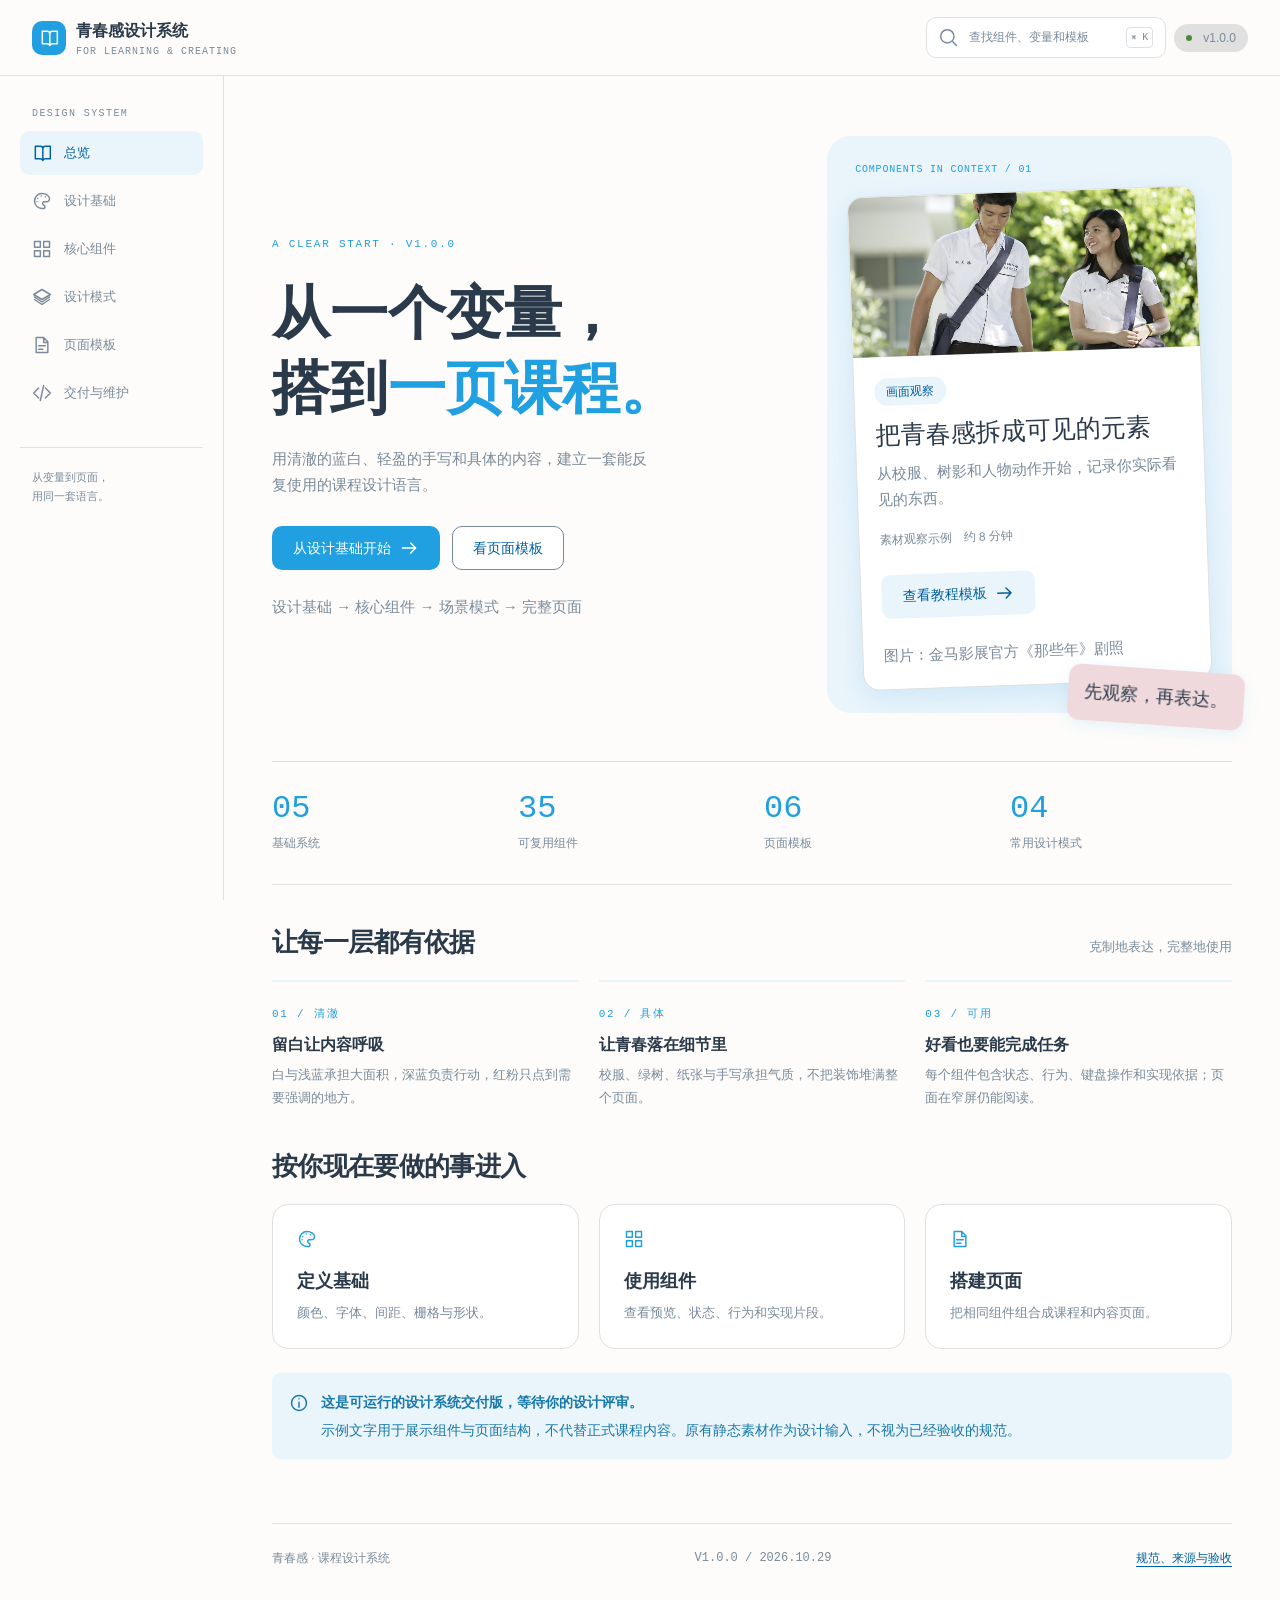
==== index.html @ 32a9f782 "上传课程设计系统及开学第一课页面" ====
<!doctype html>
<html lang="zh-CN">
<head>
  <meta charset="utf-8">
  <meta name="viewport" content="width=device-width,initial-scale=1">
  <meta name="color-scheme" content="light">
  <meta name="description" content="青春感课程设计系统：设计基础、35个组件、设计模式和6套页面模板。">
  <title>青春感 · 课程设计系统</title>
  <link rel="icon" href="assets/favicon.svg" type="image/svg+xml">
  <link rel="stylesheet" href="tokens.css">
  <link rel="stylesheet" href="system.css">
  <script src="qa-summary.js" defer></script>
  <script src="system.js" defer></script>
  <script src="select.js" defer></script>
  <script src="docs.js" defer></script>
</head>
<body>
  <a class="skip" href="#main-content">跳到主要内容</a>
  <header class="doc-header">
    <div class="row tight">
      <button class="btn quiet icon-btn mobile-menu" type="button" aria-label="打开文档导航" data-open-dialog="nav-drawer"><span data-icon="menu"></span></button>
      <a class="brand" href="#overview"><span class="mark" data-icon="book"></span><span>青春感设计系统<small>FOR LEARNING & CREATING</small></span></a>
    </div>
    <div class="row tight">
      <button class="header-search" type="button" data-open-dialog="quick-search" aria-label="搜索文档与组件"><span data-icon="search"></span><span>查找组件、变量和模板</span><kbd>⌘ K</kbd></button>
      <span class="chip neutral header-version"><i class="status-dot"></i>v1.0.0</span>
    </div>
  </header>
  <div class="doc-shell">
    <nav class="doc-nav" id="desktop-nav" aria-label="设计系统文档"></nav>
    <main class="doc-main" id="main-content" tabindex="-1"><noscript>此设计系统需要启用 JavaScript 来展示交互组件与页面模板。基础变量仍可在 tokens.json 与 tokens.css 中阅读。</noscript></main>
  </div>
  <dialog id="nav-drawer" class="drawer" aria-labelledby="nav-drawer-title">
    <div class="dialog-inner"><div class="row between"><h2 id="nav-drawer-title">文档导航</h2><button type="button" class="btn quiet icon-btn" data-close-dialog aria-label="关闭导航"><span data-icon="close"></span></button></div><nav class="drawer-nav" aria-label="移动文档导航"></nav></div>
  </dialog>
  <dialog id="quick-search" class="search-dialog" aria-labelledby="quick-search-title">
    <h2 id="quick-search-title" class="sr-only">搜索文档与组件</h2>
    <label class="sr-only" for="quick-search-input">输入组件或文档名称</label>
    <div class="control"><span data-icon="search"></span><input id="quick-search-input" type="search" placeholder="试试：按钮、日期、页面模板…" autofocus><button class="btn quiet sm" type="button" data-close-dialog>关闭</button></div>
    <p class="caption" role="status" id="quick-count" style="padding:0 24px 12px"></p>
    <ul class="search-results" id="quick-search-results"></ul>
  </dialog>
  <dialog id="confirm-dialog" aria-labelledby="confirm-title" aria-describedby="confirm-description">
    <div class="dialog-inner"><span class="chip warning">操作演示</span><h2 id="confirm-title" class="mt">移除这份演示草稿？</h2><p id="confirm-description" class="muted small">你可以选择取消。此处只演示确认流程，不会删除实际资料。</p><div class="dialog-actions"><button class="btn outline" type="button" data-close-dialog autofocus>保留草稿</button><button id="confirm-demo" class="btn danger" type="button">确认演示</button></div></div>
  </dialog>
  <dialog id="info-dialog" aria-labelledby="info-title">
    <div class="dialog-inner"><h2 id="info-title">先观察，再解释。</h2><p class="small muted">记录画面里能确认的对象、物件和动作，再把情绪概括单独写出来。</p><div class="dialog-actions"><button class="btn primary" type="button" data-close-dialog autofocus>我知道了</button></div></div>
  </dialog>
  <dialog id="directory-drawer" class="drawer" aria-labelledby="directory-title">
    <div class="dialog-inner"><div class="row between"><h2 id="directory-title">课程目录</h2><button class="btn quiet icon-btn" type="button" data-close-dialog aria-label="关闭课程目录"><span data-icon="close"></span></button></div><div id="directory-drawer-body" class="mt"></div></div>
  </dialog>
  <div class="toast-region" aria-label="操作通知"></div>
</body>
</html>
---- tokens.css ----
/* 严格采用用户指定的 17 项颜色角色，不另造色阶。 */
:root {
  --color-primary: #20A0E0;
  --color-primary-deep: #0060A0;
  --color-surface-blue: #EAF4FB;
  --color-mist-pink: #F0D9DC;
  --color-milk-coffee: #C9A98C;
  --color-white: #FFFFFF;
  --color-paper: #FDFCFA;
  --color-april-gray: #E0E0E0;
  --color-muted: #7A8A9A;
  --color-ink: #2A3A4A;
  --color-success: #4A8B3B;
  --color-warning: #7E5E07;
  --color-warning-surface: #F5C542;
  --color-error: #C21F26;
  --color-error-surface: #F0D9DC;
  --color-info: #1879AA;
  --color-accent: #E4555B;
  --semantic-bg: #FDFCFA;
  --semantic-surface: #FFFFFF;
  --semantic-subtle: #EAF4FB;
  --semantic-text: #2A3A4A;
  --semantic-muted: #7A8A9A;
  --semantic-action: #20A0E0;
  --semantic-action-hover: #0060A0;
  --semantic-action-pressed: #0060A0;
  --semantic-link: #0060A0;
  --semantic-brand: #20A0E0;
  --semantic-accent: #E4555B;
  --semantic-danger: #C21F26;
  --semantic-success: #4A8B3B;
  --semantic-warning: #7E5E07;
  --semantic-info: #1879AA;
  --semantic-line: #E0E0E0;
  --semantic-control-border: #7A8A9A;
  --semantic-focus: #0060A0;
  --semantic-disabled-bg: #E0E0E0;
  --semantic-disabled-text: #7A8A9A;
  --font-body: -apple-system, "PingFang SC", "Noto Sans SC", "Microsoft YaHei", sans-serif;
  --font-display: "鸿雷板书简体", "鸿雷小纸条青春体", "LXGW WenKai", "Kaiti SC", sans-serif;
  --font-mono: ui-monospace, "SF Mono", Menlo, Consolas, monospace;
  --font-size-caption: 12px;
  --font-size-small: 14px;
  --font-size-body: 16px;
  --font-size-lead: 18px;
  --font-size-h3: 24px;
  --font-size-h2: 32px;
  --font-size-h1: 44px;
  --font-size-display: 64px;
  --space-0: 0px;
  --space-1: 4px;
  --space-2: 8px;
  --space-3: 12px;
  --space-4: 16px;
  --space-5: 20px;
  --space-6: 24px;
  --space-8: 32px;
  --space-10: 40px;
  --space-12: 48px;
  --space-16: 64px;
  --space-20: 80px;
  --space-24: 96px;
  --radius-none: 0px;
  --radius-xs: 4px;
  --radius-sm: 8px;
  --radius-control: 10px;
  --radius-card: 16px;
  --radius-hero: 24px;
  --radius-full: 999px;
  --shadow-none: none;
  --shadow-xs: 0 1px 3px rgba(42,58,74,.06);
  --shadow-sm: 0 4px 16px rgba(32,160,224,.10);
  --shadow-md: 0 8px 24px rgba(32,160,224,.14);
  --shadow-lg: 0 20px 64px rgba(42,58,74,.18);
  --motion-fast: 160ms;
  --motion-base: 240ms;
  --motion-slow: 320ms;
  --motion-ease: cubic-bezier(.16,1,.3,1);
  --layer-base: 0;
  --layer-sticky: 30;
  --layer-popover: 50;
  --layer-overlay: 80;
  --layer-toast: 100;
  --component-button-height-sm: 32px;
  --component-button-height-md: 44px;
  --component-button-height-lg: 52px;
  --component-input-height: 44px;
  --component-icon-sm: 16px;
  --component-icon-md: 20px;
  --component-icon-lg: 24px;
  --component-icon-stroke: 1.75;
  --component-reading-width: 70ch;
  --component-border-width: 1px;
  --component-focus-width: 3px;
  --component-focus-offset: 3px;
}
---- system.css ----
*{box-sizing:border-box}html{scroll-behavior:smooth;scroll-padding-top:96px}body{margin:0;background:var(--semantic-bg);color:var(--semantic-text);font:400 16px/1.75 var(--font-body);-webkit-text-size-adjust:100%}button,input,select,textarea{font:inherit}button,a,input,select,textarea,summary{touch-action:manipulation}button{cursor:pointer}button:disabled{cursor:not-allowed}a{color:var(--semantic-action);text-underline-offset:4px}a:hover{text-decoration-thickness:2px}img{max-width:100%;display:block}svg{flex-shrink:0;vertical-align:middle}h1,h2,h3,h4,p,figure{margin:0}h1,h2,h3,h4{line-height:1.35;font-weight:600}h1{font-size:var(--font-size-h1);letter-spacing:-.04em}h2{font-size:var(--font-size-h2);letter-spacing:-.025em}h3{font-size:var(--font-size-h3)}p+p{margin-top:var(--space-4)}[hidden]{display:none!important}:focus-visible{outline:var(--component-focus-width) solid var(--semantic-focus);outline-offset:var(--component-focus-offset)}::selection{background:var(--color-surface-blue)}.sr-only{position:absolute;width:1px;height:1px;padding:0;margin:-1px;overflow:hidden;clip:rect(0,0,0,0);white-space:nowrap;border:0}.skip{position:fixed;top:8px;left:8px;z-index:110;transform:translateY(-200%);background:white;padding:12px 20px}.skip:focus{transform:none}.mono,code,kbd{font-family:var(--font-mono)}.muted{color:var(--semantic-muted)}.small{font-size:var(--font-size-small)}.caption{font-size:var(--font-size-caption);color:var(--semantic-muted)}.display{font-family:var(--font-display);font-weight:500}.eyebrow{font:500 11px/1.5 var(--font-mono);letter-spacing:.16em;color:var(--semantic-action);text-transform:uppercase}.row{display:flex;align-items:center;gap:12px;flex-wrap:wrap}.between{justify-content:space-between}.stack{display:grid;gap:16px}.mt{margin-top:24px}.tight{gap:8px}.grow{flex:1;min-width:0}.nowrap{white-space:nowrap}.divider{height:1px;background:var(--semantic-line);margin:24px 0}.grid2{display:grid;grid-template-columns:repeat(2,minmax(0,1fr));gap:24px}.grid3{display:grid;grid-template-columns:repeat(3,minmax(0,1fr));gap:20px}.panel{background:var(--semantic-surface);border:1px solid var(--semantic-line);border-radius:var(--radius-card);padding:24px}.link{background:none;border:0;padding:0;color:var(--semantic-action);text-decoration:underline;text-underline-offset:4px}.icon{width:20px;height:20px;stroke-width:1.75;fill:none;stroke:currentColor;stroke-linecap:round;stroke-linejoin:round}.icon.large{width:32px;height:32px}.number{font-family:var(--font-mono);font-variant-numeric:tabular-nums}.mark{display:inline-grid;place-items:center;width:34px;height:34px;border-radius:var(--radius-control);background:var(--semantic-action);color:white}.brand{display:flex;gap:10px;align-items:center;text-decoration:none;color:var(--semantic-text);font-weight:600;white-space:nowrap}.brand small{display:block;font:10px/1.3 var(--font-mono);letter-spacing:.1em;color:var(--semantic-muted)}
/* Reusable controls: all dimensions and roles come from tokens.css. */
.btn{display:inline-flex;align-items:center;justify-content:center;gap:8px;min-height:var(--component-button-height-md);padding:0 20px;border:1px solid transparent;border-radius:var(--radius-control);font-size:var(--font-size-small);font-weight:500;text-decoration:none;white-space:nowrap;transition:background var(--motion-fast),box-shadow var(--motion-fast),transform var(--motion-fast)}.btn:hover:not(:disabled){box-shadow:var(--shadow-sm)}.btn:active:not(:disabled){transform:translateY(1px)}.btn.primary{background:var(--semantic-action);color:white}.btn.primary:hover:not(:disabled){background:var(--semantic-action-hover)}.btn.primary:active:not(:disabled){background:var(--semantic-action-pressed)}.btn.secondary{background:var(--semantic-subtle);color:var(--semantic-action)}.btn.secondary:hover{background:var(--color-surface-blue)}.btn.outline{background:var(--semantic-surface);border-color:var(--semantic-control-border);color:var(--semantic-action)}.btn.quiet{color:var(--semantic-action);background:transparent}.btn.danger{background:var(--semantic-danger);color:white}.btn:disabled,.btn[aria-disabled=true]{background:var(--semantic-disabled-bg);color:var(--semantic-disabled-text);box-shadow:none;transform:none}.btn.sm{min-height:32px;padding:0 12px;font-size:var(--font-size-caption)}.btn.lg{min-height:52px;padding:0 24px;font-size:var(--font-size-body)}.btn.round{border-radius:var(--radius-full)}.icon-btn{width:44px;height:44px;padding:0;flex:none}.button-group{display:inline-flex;gap:0}.button-group>.btn{border-radius:0}.button-group>.btn:first-child{border-radius:10px 0 0 10px}.button-group>.btn:last-child{border-radius:0 10px 10px 0}.button-group>.btn+.btn{margin-left:-1px}.chip{display:inline-flex;align-items:center;gap:6px;padding:4px 11px;border:1px solid transparent;border-radius:var(--radius-full);font-size:var(--font-size-caption);line-height:1.5;color:var(--semantic-action);background:var(--semantic-subtle);white-space:nowrap}.chip.success{background:var(--color-white);color:var(--semantic-success)}.chip.warm{background:var(--color-mist-pink);color:#2A3A4A}.chip.warning{background:var(--color-warning-surface);color:var(--semantic-warning)}.chip.neutral{background:var(--color-april-gray);color:var(--semantic-muted)}button.chip{min-height:32px;font-size:13px}button.chip[aria-pressed=true]{background:var(--semantic-action);color:white}.chip .close-tag{padding:0;background:none;border:0;color:inherit;line-height:1}.chip .icon{width:14px;height:14px}.field{display:grid;gap:8px;font-size:var(--font-size-small);max-width:100%}.field>label,.field>span:first-child{font-weight:500}.control{display:flex;align-items:center;gap:8px;min-height:44px;padding:0 12px;border:1px solid var(--semantic-control-border);border-radius:var(--radius-control);background:var(--semantic-surface)}.control:focus-within{border-color:var(--semantic-focus);box-shadow:0 0 0 3px rgba(32,160,224,.14)}.control input{padding:0;min-width:0;width:100%;border:0;background:none;outline:none!important;color:var(--semantic-text);font-size:var(--font-size-small);min-height:42px}.control input::placeholder,textarea::placeholder{color:var(--semantic-muted)}.control:has(:disabled){background:var(--color-april-gray);color:var(--semantic-disabled-text)}.control:has([aria-invalid=true]){border-color:var(--semantic-danger)}input[type=date],select,textarea{width:100%;border:1px solid var(--semantic-control-border);border-radius:var(--radius-control);background:var(--semantic-surface);color:var(--semantic-text);padding:10px 12px;min-height:44px;font-size:var(--font-size-small)}select{cursor:pointer}textarea{min-height:116px;resize:vertical;line-height:1.8}textarea[aria-invalid=true]{border-color:var(--semantic-danger)}.hint{font-size:var(--font-size-caption);color:var(--semantic-muted)}.error-text{font-size:var(--font-size-caption);color:var(--semantic-danger)}.check,.radio,.switch{display:inline-flex;align-items:center;gap:10px;font-size:var(--font-size-small);cursor:pointer;min-height:32px}.check input,.radio input{accent-color:var(--semantic-action);width:18px;height:18px;margin:0}.check:has(:disabled),.radio:has(:disabled){color:var(--semantic-disabled-text);cursor:not-allowed}.switch input{position:absolute;opacity:0;width:1px;height:1px}.switch .track{width:40px;height:24px;border-radius:99px;background:var(--semantic-control-border);padding:3px;transition:background var(--motion-fast)}.switch .track:before{content:'';display:block;background:white;width:18px;height:18px;border-radius:50%;box-shadow:var(--shadow-xs);transition:transform var(--motion-fast)}.switch input:checked+.track{background:var(--semantic-action)}.switch input:checked+.track:before{transform:translateX(16px)}.switch input:focus-visible+.track{outline:3px solid var(--semantic-focus);outline-offset:3px}.switch input:disabled+.track{opacity:.5}.alert{padding:16px;border:1px solid var(--color-surface-blue);border-radius:var(--radius-sm);background:var(--semantic-subtle);color:var(--semantic-action);display:flex;align-items:flex-start;gap:12px;font-size:var(--font-size-small)}.alert.success{background:var(--color-white);color:var(--semantic-success);border-color:#4A8B3B}.alert.warning{background:var(--color-warning-surface);color:var(--semantic-warning);border-color:#F5C542}.alert.error{background:var(--color-error-surface);color:var(--semantic-danger);border-color:#C21F26}.alert strong{display:block;margin-bottom:3px}.alert .icon{margin-top:3px}.alert button{margin-left:auto}.spinner{width:18px;height:18px;display:inline-block;border:2px solid currentColor;border-right-color:transparent;border-radius:50%;animation:spin .8s linear infinite;vertical-align:middle}.loading-inline{display:flex;align-items:center;gap:10px;font-size:var(--font-size-small);color:var(--semantic-action)}.skeleton{border-radius:6px;background:linear-gradient(90deg,#E0E0E0,#FDFCFA,#E0E0E0);background-size:200% 100%;animation:shimmer 1.5s infinite;height:16px}.skeleton-cover{height:94px;border-radius:10px}.skeleton-row{margin:12px 0;width:90%}.skeleton-row.short{width:58%}.progress{height:6px;background:var(--color-surface-blue);border-radius:99px;overflow:hidden}.progress>span{display:block;height:100%;background:var(--semantic-action);border-radius:99px;transition:width var(--motion-base)}.empty{text-align:center;padding:32px 16px}.empty .empty-icon{width:56px;height:56px;display:grid;place-items:center;margin:0 auto 16px;border-radius:50%;background:var(--semantic-subtle);color:var(--semantic-action)}.empty h4{font-size:var(--font-size-body);margin-bottom:8px}.empty p{font-size:var(--font-size-small);color:var(--semantic-muted);margin-bottom:16px}.tooltip-wrap{position:relative;display:inline-flex}.tooltip{position:absolute;z-index:50;left:50%;bottom:calc(100% + 8px);transform:translateX(-50%);width:max-content;max-width:220px;padding:8px 12px;border-radius:var(--radius-sm);background:var(--color-ink);color:white;font-size:var(--font-size-caption);pointer-events:none;opacity:0;visibility:hidden}.tooltip-wrap:hover .tooltip,.tooltip-wrap:focus-within .tooltip{opacity:1;visibility:visible}.tooltip-wrap[data-suppressed] .tooltip{opacity:0;visibility:hidden}.breadcrumb{display:flex;align-items:center;gap:8px;flex-wrap:wrap;font-size:var(--font-size-caption);color:var(--semantic-muted)}.breadcrumb a{color:var(--semantic-muted);text-decoration:none}.breadcrumb span[aria-current]{color:var(--semantic-text);font-weight:500}.breadcrumb .icon{width:12px;height:12px}.tabs{display:flex;gap:8px;border-bottom:1px solid var(--semantic-line);overflow-x:auto;scrollbar-width:thin}.tab{background:none;border:0;color:var(--semantic-muted);min-height:44px;padding:0 14px;border-bottom:2px solid transparent;white-space:nowrap;font-size:var(--font-size-small)}.tab[aria-selected=true]{color:var(--semantic-action);border-bottom-color:var(--semantic-action);font-weight:600}.tab-panel{padding:20px 0}.pagination{display:flex;align-items:center;gap:8px;flex-wrap:wrap}.pagination button{min-width:36px;height:36px;border:1px solid var(--semantic-line);background:var(--semantic-surface);border-radius:var(--radius-sm);color:var(--semantic-text);font-size:13px}.pagination button[aria-current=page]{background:var(--semantic-action);color:white;border-color:var(--semantic-action)}.pagination button:disabled{color:var(--semantic-disabled-text);background:var(--color-april-gray)}.steps{display:flex;gap:12px;list-style:none;padding:0;margin:0}.steps li{display:flex;gap:8px;align-items:center;flex:1;font-size:13px}.steps li+li:before{content:'';width:20px;height:1px;background:var(--semantic-line);margin-right:4px}.step-dot{height:28px;width:28px;display:grid;place-items:center;border-radius:50%;background:var(--color-april-gray);color:var(--semantic-muted);font:12px var(--font-mono)}.steps [aria-current=step] .step-dot{background:var(--semantic-action);color:white}.steps .complete .step-dot{background:var(--color-white);color:var(--semantic-success)}.table-wrap{overflow:auto;border:1px solid var(--semantic-line);border-radius:12px}.table{border-collapse:collapse;width:100%;font-size:13px;white-space:nowrap}.table th,.table td{text-align:left;padding:13px 16px;border-bottom:1px solid var(--semantic-line);vertical-align:top}.table th{font-size:var(--font-size-caption);background:var(--color-april-gray);color:var(--semantic-muted);font-weight:500}.table tr:last-child td{border-bottom:0}.table tbody tr:hover{background:var(--color-surface-blue)}.table th button{background:none;border:0;color:inherit;padding:0;display:flex;align-items:center;gap:6px}.card{background:var(--semantic-surface);border:1px solid var(--semantic-line);border-radius:var(--radius-card);overflow:hidden;transition:box-shadow var(--motion-base),transform var(--motion-base)}.card:hover{box-shadow:var(--shadow-sm)}.card-media{aspect-ratio:16/9;object-fit:cover;width:100%}.card-content{padding:20px}.card h3{font:500 24px/1.4 var(--font-display);margin:12px 0 8px}.card p{font-size:var(--font-size-small);color:var(--semantic-muted)}.card .meta{display:flex;gap:12px;margin-top:16px;font-size:var(--font-size-caption);color:var(--semantic-muted)}.list{list-style:none;margin:0;padding:0}.list>li{padding:16px 0;border-bottom:1px solid var(--semantic-line);display:flex;align-items:center;gap:16px;font-size:var(--font-size-small)}.list>li:last-child{border-bottom:0}.list h4{font-size:15px}.list p{font-size:var(--font-size-caption);color:var(--semantic-muted);margin-top:5px}.list .number{color:var(--semantic-action);font-size:var(--font-size-body)}.avatar{display:inline-grid;place-items:center;flex:none;width:40px;height:40px;background:var(--color-surface-blue);color:var(--semantic-action);font-weight:500;border-radius:50%;font-size:var(--font-size-small)}.avatar.sm{width:28px;height:28px;font-size:11px}.avatar.lg{width:56px;height:56px;font-size:20px}.avatar-group{display:flex;padding-left:8px}.avatar-group .avatar{margin-left:-8px;border:2px solid var(--semantic-surface)}.accordion{border:1px solid var(--semantic-line);border-radius:var(--radius-control);padding:0 16px}.accordion+.accordion{margin-top:8px}.accordion summary{cursor:pointer;padding:14px 0;font-size:var(--font-size-small);font-weight:500}.accordion>div{padding:0 0 16px;font-size:var(--font-size-small);color:var(--semantic-muted)}.directory{border:1px solid var(--semantic-line);border-radius:12px;padding:12px;background:var(--semantic-surface)}.directory details{padding:8px}.directory summary{font-size:var(--font-size-small);cursor:pointer;font-weight:500}.directory a{display:block;text-decoration:none;font-size:13px;padding:8px 12px;border-radius:var(--radius-sm);margin-top:4px;color:var(--semantic-muted)}.directory a[aria-current=page]{background:var(--semantic-subtle);color:var(--semantic-action)}.anchor-nav{border-left:1px solid var(--semantic-line);padding-left:16px;display:grid;gap:10px}.anchor-nav a{font-size:var(--font-size-caption);color:var(--semantic-muted);text-decoration:none}.anchor-nav a.active{color:var(--semantic-action);font-weight:600}.site-header{height:68px;display:flex;align-items:center;justify-content:space-between;gap:20px;border-bottom:1px solid var(--semantic-line);padding:0 24px;background:var(--semantic-surface)}.site-links{display:flex;gap:20px;font-size:13px}.site-links a{text-decoration:none;color:var(--semantic-muted)}.site-links a[aria-current=page]{color:var(--semantic-action);font-weight:500}.site-footer{display:flex;gap:24px;flex-wrap:wrap;align-items:center;justify-content:space-between;padding:24px 0;border-top:1px solid var(--semantic-line);font-size:var(--font-size-caption);color:var(--semantic-muted)}.site-footer a{font-size:var(--font-size-caption)}.dropzone{border:1px dashed var(--semantic-control-border);border-radius:12px;background:var(--color-surface-blue);padding:24px;text-align:center;font-size:var(--font-size-small);cursor:pointer;display:block}.dropzone.drag{border-color:var(--semantic-action);box-shadow:0 0 0 3px var(--color-surface-blue)}.dropzone .icon{width:28px;height:28px;color:var(--semantic-action);margin-bottom:8px}.dropzone input{display:block;max-width:100%;font-size:var(--font-size-caption);margin:12px auto 0}.file-result{display:flex;gap:12px;align-items:center;padding:12px;border:1px solid var(--semantic-line);border-radius:var(--radius-control);margin-top:12px;font-size:13px}.file-result .grow{overflow-wrap:anywhere}.file-result .btn{margin-left:auto}.calendar{max-width:320px;border:1px solid var(--semantic-line);border-radius:12px;padding:12px;background:white}.calendar .week,.calendar .days{display:grid;grid-template-columns:repeat(7,minmax(0,1fr));gap:2px;text-align:center}.calendar .week{font-size:11px;color:var(--semantic-muted);padding:12px 0 6px}.calendar .days button{background:none;border:0;border-radius:var(--radius-sm);min-width:0;height:34px;font:12px var(--font-mono);color:var(--semantic-text)}.calendar .days button:hover{background:var(--semantic-subtle)}.calendar .days button[aria-pressed=true]{background:var(--semantic-action);color:white}.calendar .days button.today{box-shadow:inset 0 0 0 1px var(--semantic-action)}.calendar .days button:disabled{color:var(--semantic-disabled-text)}.rich{max-width:var(--component-reading-width);font-size:var(--font-size-body);line-height:1.9}.rich>p{margin:16px 0}.rich h2{font-size:28px;margin:40px 0 16px}.rich h3{font-size:22px;margin:28px 0 12px}.rich ul,.rich ol{padding-left:24px}.rich blockquote{margin:24px 0;border-left:3px solid var(--semantic-brand);background:var(--semantic-subtle);padding:16px 20px;font-family:var(--font-display);font-size:20px}.rich img{border-radius:12px}.code-block{border-radius:12px;overflow:hidden;border:1px solid var(--semantic-line);background:var(--color-ink);color:#EAF4FB}.code-bar{display:flex;align-items:center;justify-content:space-between;padding:8px 14px;border-bottom:1px solid #2A3A4A;font:11px var(--font-mono);color:#E0E0E0}.code-bar button{color:#FFFFFF;background:none;border:0;font-size:var(--font-size-caption);min-height:28px}.code-block pre{margin:0;padding:16px;overflow:auto;font:12px/1.8 var(--font-mono);tab-size:2}.toast-region{position:fixed;right:24px;bottom:24px;z-index:var(--layer-toast);display:grid;gap:10px;max-width:calc(100vw - 32px);width:360px}.toast{background:var(--semantic-surface);border:1px solid var(--semantic-line);border-left:3px solid var(--semantic-success);padding:14px 16px;border-radius:var(--radius-control);box-shadow:var(--shadow-md);display:flex;align-items:flex-start;gap:10px;font-size:var(--font-size-small);animation:toast-in var(--motion-base) var(--motion-ease)}.toast.error{border-left-color:var(--semantic-danger)}dialog{border:1px solid var(--semantic-line);border-radius:20px;padding:0;background:var(--semantic-surface);color:var(--semantic-text);width:min(520px,calc(100vw - 32px));max-height:85dvh;box-shadow:var(--shadow-lg)}dialog::backdrop{background:rgba(42,58,74,.38);backdrop-filter:blur(3px)}.dialog-inner{padding:28px}.dialog-inner h2{font-size:var(--font-size-h3);margin-bottom:12px}.dialog-actions{display:flex;justify-content:flex-end;gap:12px;margin-top:24px}.drawer{height:100dvh;max-height:none;margin:0;width:min(320px,90vw);border-radius:0 16px 16px 0;border:0;box-shadow:var(--shadow-lg)}.search-dialog{width:min(640px,calc(100vw - 32px))}.search-dialog .control{margin:20px}.search-results{list-style:none;padding:0 12px 12px;margin:0;max-height:50vh;overflow:auto}.search-results a{display:flex;justify-content:space-between;gap:20px;padding:12px;border-radius:var(--radius-sm);text-decoration:none;font-size:var(--font-size-small)}.search-results a:hover{background:var(--semantic-subtle)}
/* Documentation application. */
.doc-header{height:76px;position:sticky;top:0;z-index:var(--layer-sticky);display:flex;align-items:center;justify-content:space-between;gap:24px;padding:0 32px;border-bottom:1px solid var(--semantic-line);background:rgba(253,252,250,.95);backdrop-filter:blur(16px)}.header-search{display:flex;align-items:center;gap:10px;border:1px solid var(--semantic-line);background:white;border-radius:var(--radius-control);padding:9px 12px;width:240px;color:var(--semantic-muted);font-size:var(--font-size-caption)}.header-search kbd{margin-left:auto;font-size:10px;border:1px solid var(--semantic-line);border-radius:var(--radius-xs);padding:1px 4px}.doc-shell{display:grid;grid-template-columns:224px minmax(0,1fr);max-width:1600px;margin:auto}.doc-nav{position:sticky;top:76px;height:calc(100dvh - 76px);overflow:auto;border-right:1px solid var(--semantic-line);padding:32px 20px}.nav-group{font:10px var(--font-mono);color:var(--semantic-muted);letter-spacing:.14em;margin:28px 12px 12px}.nav-group:first-child{margin-top:0}.doc-nav a,.drawer-nav a{display:flex;align-items:center;gap:12px;min-height:44px;padding:8px 12px;border-radius:var(--radius-control);font-size:13px;color:var(--semantic-muted);text-decoration:none;margin:4px 0}.doc-nav a[aria-current=page],.drawer-nav a[aria-current=page]{background:var(--semantic-subtle);color:var(--semantic-action);font-weight:500}.doc-nav .nav-note{font-size:11px;line-height:1.7;border-top:1px solid var(--semantic-line);padding:20px 12px;margin-top:32px;color:var(--semantic-muted)}.doc-main{padding:40px 48px 64px;min-width:0;max-width:1280px;width:100%}.mobile-menu{display:none}.page-head{margin-bottom:32px}.page-head h1{margin:8px 0 14px}.page-head p{max-width:64ch;color:var(--semantic-muted);font-size:15px}.page-head .row{margin-top:20px}.section-head{display:flex;gap:16px;align-items:baseline;justify-content:space-between;margin:40px 0 20px}.section-head h2{font-size:26px}.section-head p{font-size:13px;color:var(--semantic-muted)}.hero{display:grid;grid-template-columns:1.12fr .88fr;border-bottom:1px solid var(--semantic-line);padding:20px 0 48px;gap:40px;align-items:center}.hero h1{font-family:var(--font-display);font-size:clamp(36px,4.5vw,60px);line-height:1.3;letter-spacing:0;margin:20px 0}.hero h1 em{font-style:normal;color:var(--semantic-action)}.hero p{font-size:15px;color:var(--semantic-muted);max-width:45ch}.hero .row{margin-top:28px}.hero-preview{background:var(--color-surface-blue);padding:28px;border-radius:var(--radius-hero);position:relative}.hero-preview .card{box-shadow:var(--shadow-md);transform:rotate(-2deg)}.hero-preview .card img{height:160px}.hero-preview .card h3{font-size:25px}.hero-preview .sample-label{display:block;font:10px var(--font-mono);color:var(--semantic-action);letter-spacing:.08em;margin-bottom:16px}.hero-stamp{position:absolute;bottom:-12px;right:-12px;padding:12px 16px;border-radius:12px;background:#F0D9DC;color:#2A3A4A;font-family:var(--font-display);font-size:var(--font-size-lead);transform:rotate(4deg);box-shadow:var(--shadow-sm)}.stats{display:grid;grid-template-columns:repeat(4,1fr);padding:28px 0;border-bottom:1px solid var(--semantic-line);gap:24px}.stats b{display:block;font:32px/1.2 var(--font-mono);color:var(--semantic-action)}.stats span{font-size:var(--font-size-caption);color:var(--semantic-muted)}.principle{padding-top:16px;border-top:2px solid var(--color-surface-blue)}.principle h3{font-size:var(--font-size-body);margin:8px 0}.principle p{font-size:13px;color:var(--semantic-muted)}.entry-card{display:block;padding:24px;border:1px solid var(--semantic-line);border-radius:var(--radius-card);background:white;text-decoration:none;color:var(--semantic-text)}.entry-card .icon{color:var(--semantic-action);margin-bottom:20px}.entry-card h3{font-size:var(--font-size-lead);margin-bottom:8px}.entry-card p{font-size:13px;color:var(--semantic-muted)}.entry-card:hover{border-color:var(--semantic-action);box-shadow:var(--shadow-sm)}.swatch-grid{display:grid;grid-template-columns:repeat(5,1fr);gap:12px}.swatch{overflow:hidden;border:1px solid var(--semantic-line);border-radius:var(--radius-control);background:white}.swatch button{width:100%;height:66px;border:0;display:block}.swatch .swatch-meta{padding:10px;font:11px/1.7 var(--font-mono)}.swatch .swatch-meta strong{display:block;font:12px/1.5 var(--font-body);margin-bottom:3px}.token-table td:first-child{font-family:var(--font-mono);font-size:var(--font-size-caption)}.token-table td{white-space:normal;overflow-wrap:anywhere}.type-row{padding:24px 0;border-bottom:1px solid var(--semantic-line);display:flex;align-items:baseline;justify-content:space-between;gap:20px}.type-row span:last-child{font:11px var(--font-mono);color:var(--semantic-muted);flex:none}.space-row{display:flex;align-items:center;gap:16px;margin:12px 0;font:12px var(--font-mono)}.space-row code{width:66px}.space-bar{height:16px;background:var(--color-surface-blue);border-radius:3px}.ruler-grid{display:grid;grid-template-columns:repeat(12,1fr);gap:8px;height:92px;background:var(--color-surface-blue);padding:16px;border-radius:10px}.ruler-grid i{display:block;background:var(--color-surface-blue);border-radius:3px}.shape-sample{height:76px;display:grid;place-items:center;background:var(--semantic-surface);border:1px solid var(--semantic-line);font:11px var(--font-mono)}.icon-samples{display:grid;grid-template-columns:repeat(6,1fr);gap:12px}.icon-samples>div{text-align:center;border:1px solid var(--semantic-line);border-radius:var(--radius-control);padding:14px 4px;font-size:10px}.icon-samples .icon{display:block;margin:0 auto 8px}.component-tools{display:flex;align-items:center;gap:16px;flex-wrap:wrap;margin-bottom:24px;position:sticky;top:76px;z-index:20;padding:16px 0;background:var(--semantic-bg)}.component-tools .control{width:280px}.component-tools .filters{display:flex;gap:6px;flex-wrap:wrap}.component{scroll-margin-top:160px;border:1px solid var(--semantic-line);border-radius:var(--radius-card);background:var(--semantic-surface);margin-bottom:24px;overflow:hidden}.component-head{padding:20px 24px;border-bottom:1px solid var(--semantic-line);display:flex;align-items:center;justify-content:space-between;gap:16px;flex-wrap:wrap}.component-head h2{font-size:20px}.component-head h2 small{font:11px var(--font-mono);color:var(--semantic-muted);margin-left:10px}.component-body{display:grid;grid-template-columns:minmax(0,1.3fr) minmax(220px,.8fr)}.component-stage{padding:28px;min-width:0;background-image:radial-gradient(#E0E0E0 .8px,transparent .8px);background-size:16px 16px}.component-stage .sample-card{max-width:320px}.component-spec{padding:24px;border-left:1px solid var(--semantic-line);background:var(--color-paper);font-size:var(--font-size-caption);min-width:0}.component-spec dt{color:var(--semantic-muted);font-size:11px;margin-bottom:3px}.component-spec dd{margin:0 0 14px;line-height:1.7;overflow-wrap:anywhere}.component-spec code{font-size:10px}.component-code{border-top:1px solid var(--semantic-line);padding:0 24px}.component-code summary{padding:12px 0;cursor:pointer;font-size:var(--font-size-caption);color:var(--semantic-action)}.component-code pre{background:var(--color-ink);color:#EAF4FB;padding:16px;border-radius:var(--radius-control);overflow:auto;font:11px/1.8 var(--font-mono);margin:0 0 16px}.component-status{display:flex;flex-wrap:wrap;gap:10px;padding:10px 24px;border-top:1px solid var(--semantic-line);font-size:10px;color:var(--semantic-muted)}.component-status strong{color:var(--semantic-success);font-weight:500}.component-status .pending{color:var(--semantic-warning)}.pattern{padding:28px;background:white;border:1px solid var(--semantic-line);border-radius:var(--radius-card);margin-bottom:24px}.pattern h2{font-size:var(--font-size-h3);margin:12px 0}.pattern p{font-size:var(--font-size-small);color:var(--semantic-muted)}.pattern-list{display:grid;grid-template-columns:repeat(3,1fr);gap:20px;margin:24px 0}.pattern-list div{border-top:2px solid var(--color-surface-blue);padding-top:12px;font-size:13px}.pattern-list b{display:block;margin-bottom:8px}.template-grid{display:grid;grid-template-columns:repeat(2,minmax(0,1fr));gap:20px}.template-card{padding:24px;border:1px solid var(--semantic-line);border-radius:var(--radius-card);background:white}.template-card h2{font-size:20px;margin:16px 0 10px}.template-card p{font-size:13px;color:var(--semantic-muted)}.formula{font:12px/1.9 var(--font-body);background:var(--color-surface-blue);border-left:2px solid var(--semantic-brand);padding:12px 14px;margin:16px 0}.wireframe{height:134px;border:1px solid var(--semantic-line);background:var(--color-paper);border-radius:var(--radius-sm);padding:10px;display:grid;gap:6px}.wireframe>i{display:block;border-radius:3px;background:var(--color-surface-blue)}.wire-row{display:flex;gap:6px;flex:1}.wire-row i{display:block;background:var(--color-surface-blue);border-radius:3px}.wire-row i.main{background:var(--color-april-gray)}.preview-toolbar{display:flex;align-items:center;justify-content:space-between;gap:12px;flex-wrap:wrap;padding:12px;border:1px solid var(--semantic-line);background:white;border-radius:12px 12px 0 0;margin-top:32px}.preview-scroll{overflow:auto;background:var(--color-april-gray);padding:16px;border:1px solid var(--semantic-line);border-top:0;border-radius:0 0 12px 12px}.preview-frame{display:block;width:100%;height:760px;border:0;margin:0 auto;background:white;transition:width var(--motion-base);max-width:none}.coverage td,.coverage th{font-size:var(--font-size-caption)}.callout-note{font-size:var(--font-size-caption);color:var(--semantic-muted);padding:12px 0}.doc-bottom{margin-top:64px}.status-dot{width:6px;height:6px;border-radius:50%;background:var(--semantic-success);display:inline-block;margin-right:5px}
/* Complete reusable page templates. */
.template-body{background:var(--semantic-bg)}.template-top{position:sticky;top:0;z-index:30;background:var(--semantic-surface)}.template-content{max-width:1280px;margin:auto;padding:40px 32px 0}.template-hero{display:grid;grid-template-columns:1fr 1fr;gap:48px;align-items:center;margin:12px 0 48px}.template-hero h1{font-family:var(--font-display);font-size:52px;margin:16px 0;line-height:1.4;letter-spacing:0}.template-hero p{font-size:15px;color:var(--semantic-muted)}.template-hero img{width:100%;aspect-ratio:4/3;object-fit:cover;border-radius:20px}.template-hero .row{margin-top:24px}.stage-grid{display:grid;grid-template-columns:repeat(3,1fr);gap:20px}.stage-card{background:white;border:1px solid var(--semantic-line);border-radius:var(--radius-card);padding:24px;display:block;color:inherit;text-decoration:none}.stage-card .number{font-size:var(--font-size-h2);color:var(--semantic-action)}.stage-card h3{font-family:var(--font-display);margin:16px 0 8px;font-size:var(--font-size-h3)}.stage-card p{font-size:var(--font-size-small);color:var(--semantic-muted)}.quote-card{background:var(--color-surface-blue);border-radius:var(--radius-card);padding:32px;font:24px/1.8 var(--font-display);margin:40px 0}.quote-card small{display:block;font:12px/1.7 var(--font-body);color:var(--semantic-muted);margin-top:14px}.lesson-layout{display:grid;grid-template-columns:220px minmax(0,1fr) 176px;gap:40px;max-width:1440px;margin:0 auto;padding:32px}.lesson-side,.lesson-toc{position:sticky;top:100px;height:calc(100dvh - 132px);overflow:auto;font-size:13px}.lesson-side .directory{border:0;padding:0;background:transparent}.lesson-main{min-width:0}.lesson-main h1{font-family:var(--font-display);font-size:40px;margin:16px 0}.lesson-meta{font-size:var(--font-size-caption);display:flex;gap:16px;color:var(--semantic-muted);margin-bottom:24px;flex-wrap:wrap}.lesson-tools{display:flex;gap:8px;margin:16px 0;flex-wrap:wrap}.lesson-pager{display:grid;grid-template-columns:1fr 1fr;gap:16px;margin:40px 0}.lesson-pager a{display:block;padding:20px;border:1px solid var(--semantic-line);border-radius:12px;text-decoration:none;font-size:var(--font-size-small)}.lesson-pager a:last-child{text-align:right}.lesson-pager small{display:block;color:var(--semantic-muted);font-size:11px;margin-bottom:6px}.reading-track{height:3px;background:var(--color-surface-blue);position:absolute;bottom:0;width:100%}.reading-track span{height:100%;display:block;background:var(--semantic-brand);width:0}.lesson-mobile-bar{display:none}.blog-layout{display:grid;grid-template-columns:200px minmax(0,1fr);gap:48px;max-width:1160px;margin:0 auto;padding:40px 32px}.blog-filter{position:sticky;top:100px;align-self:start}.blog-filter h2{font-size:var(--font-size-small);margin:28px 0 12px}.blog-filter .filters{display:grid;gap:6px;justify-items:start}.article-row{padding:28px 0;border-bottom:1px solid var(--semantic-line);display:grid;grid-template-columns:minmax(0,1fr) 180px;gap:28px}.article-row h2{font:28px/1.5 var(--font-display);margin:10px 0}.article-row h2 a{text-decoration:none;color:var(--semantic-text)}.article-row p{font-size:var(--font-size-small);color:var(--semantic-muted)}.article-row img{width:180px;aspect-ratio:4/3;object-fit:cover;border-radius:12px}.article-row .meta{font-size:var(--font-size-caption);color:var(--semantic-muted);margin:12px 0}.knowledge-map{display:grid;grid-template-columns:repeat(2,minmax(0,1fr));gap:16px}.knowledge-map .stage-card{padding:20px}.knowledge-map h3{font-family:var(--font-body);font-size:var(--font-size-lead)}.knowledge-map .chip{margin-bottom:10px}.knowledge-map ul{font-size:13px;color:var(--semantic-muted);padding-left:18px}.portal-main{max-width:1000px;margin:auto;padding:64px 32px 0}.portal-hero{display:grid;grid-template-columns:1fr .8fr;gap:40px;align-items:center;padding-bottom:48px;border-bottom:1px solid var(--semantic-line)}.portal-hero h1{font:52px/1.4 var(--font-display);margin:20px 0}.portal-hero img{border-radius:var(--radius-card);aspect-ratio:1;object-fit:cover}.portal-topics{display:flex;flex-wrap:wrap;gap:8px;margin:28px 0}.template-control{font-size:var(--font-size-caption);background:var(--semantic-subtle);padding:8px 24px;color:var(--semantic-action);display:flex;align-items:center;justify-content:space-between;gap:12px}.template-control select{width:auto;min-height:32px;padding:4px 8px;font-size:var(--font-size-caption)}.template-control a{font-size:var(--font-size-caption)}
@keyframes spin{to{transform:rotate(360deg)}}@keyframes shimmer{to{background-position:-200% 0}}@keyframes toast-in{from{opacity:0;transform:translateY(8px)}to{opacity:1;transform:none}}
@media(min-width:1600px){.doc-main{padding-left:64px;padding-right:64px}}@media(max-width:1279px){.lesson-layout{grid-template-columns:204px minmax(0,1fr);gap:32px}.lesson-toc{display:none}.hero{gap:24px}.hero-preview{padding:20px}.component-body{grid-template-columns:1fr}.component-spec{border-left:0;border-top:1px solid var(--semantic-line);display:grid;grid-template-columns:1fr 1fr;gap:0 24px}.doc-main{padding:32px}.icon-samples{grid-template-columns:repeat(4,1fr)}}
@media(max-width:1023px){.doc-header{padding:0 24px;height:68px}.doc-shell{display:block}.doc-nav{display:none}.mobile-menu{display:inline-flex}.doc-main{padding:32px 24px}.hero h1{font-size:var(--font-size-h1)}.hero-preview .card img{height:140px}.component-tools{top:68px}.lesson-layout{display:block;padding:24px}.lesson-side{display:none}.lesson-mobile-bar{display:flex;gap:8px;padding:12px 24px;background:white;border-bottom:1px solid var(--semantic-line)}.template-content{padding:32px 24px 0}.template-hero h1{font-size:40px}.site-links{gap:14px}.site-header{padding:0 20px}.blog-layout{gap:28px}.header-search{width:200px}.pattern-list{grid-template-columns:1fr}.steps li+li:before{display:none}.stats{gap:16px}.grid3{gap:16px}}
@media(max-width:599px){h1{font-size:var(--font-size-h2)}h2{font-size:26px}.doc-header{padding:0 16px;gap:12px}.doc-header .brand small{display:none}.doc-header .brand{font-size:var(--font-size-small)}.doc-header .header-search{width:44px;height:44px;justify-content:center;padding:0}.header-search span,.header-search kbd,.header-version{display:none}.doc-main{padding:24px 16px 48px}.hero{display:block;padding-top:0}.hero h1{font-size:40px;margin-top:12px}.hero-preview{margin-top:32px;max-width:400px}.hero-stamp{right:8px}.stats{grid-template-columns:repeat(2,1fr);gap:24px}.grid2,.grid3,.template-grid,.stage-grid,.knowledge-map{grid-template-columns:1fr}.page-head h1{font-size:var(--font-size-h2)}.section-head{align-items:flex-start;flex-direction:column;gap:4px}.swatch-grid{grid-template-columns:repeat(2,1fr)}.panel{padding:20px}.type-row{display:block;overflow-wrap:anywhere}.type-row span:last-child{display:block;margin-top:12px}.space-row{gap:10px}.space-row .caption{display:none}.component-tools{padding:12px 0}.component-tools .control{width:100%}.component-head{padding:16px}.component-stage{padding:20px 16px}.component-spec{padding:20px 16px;display:block}.component-code{padding:0 16px}.component-status{padding:12px 16px;gap:6px 10px}.component-stage .btn{max-width:100%;white-space:normal}.steps{gap:8px;flex-wrap:wrap}.steps li{min-width:82px;font-size:var(--font-size-caption)}.icon-samples{grid-template-columns:repeat(3,1fr)}.pattern{padding:20px}.dialog-inner{padding:24px}.toast-region{right:16px;bottom:16px}.template-content{padding:24px 16px 0}.template-hero{display:block;margin-bottom:32px}.template-hero h1{font-size:40px}.template-hero img{margin-top:28px;aspect-ratio:16/10}.site-header{padding:0 16px;height:64px;gap:12px}.site-links{gap:14px;overflow:auto;white-space:nowrap}.site-header>.btn{display:none}.site-links a{font-size:var(--font-size-caption)}.site-header .brand{font-size:var(--font-size-small)}.lesson-layout{padding:24px 16px}.lesson-main h1{font-size:var(--font-size-h2)}.lesson-mobile-bar{padding:10px 16px}.rich{font-size:var(--font-size-body)}.rich h2{font-size:26px}.lesson-pager{grid-template-columns:1fr}.lesson-pager a:last-child{text-align:left}.blog-layout{display:block;padding:24px 16px}.blog-filter{position:static;margin-bottom:24px}.blog-filter .filters{display:flex;gap:6px;flex-wrap:wrap}.blog-filter h2{margin:16px 0 10px}.article-row{grid-template-columns:1fr;gap:16px}.article-row img{width:100%;aspect-ratio:16/9;grid-row:1}.portal-main{padding:32px 16px 0}.portal-hero{display:block}.portal-hero h1{font-size:40px}.portal-hero img{margin-top:28px;width:100%;aspect-ratio:16/9}.preview-toolbar{padding:8px}.preview-frame{height:780px}.preview-scroll{padding:8px}.template-control{padding:8px 16px}.ruler-grid{grid-template-columns:repeat(4,1fr)}.ruler-grid i:nth-child(n+5){display:none}.table th,.table td{padding:12px}.site-footer{gap:16px}.hero-preview .card{transform:none}.pattern-list{margin:16px 0}.button-group{max-width:100%}.button-group .btn{padding:0 10px}}
@media(prefers-reduced-motion:reduce){html{scroll-behavior:auto}*,*::before,*::after{transition:none!important;animation:none!important}.spinner{border-right-color:currentColor;opacity:.65}.skeleton{background:var(--color-april-gray)}}
@media print{.doc-header,.doc-nav,.component-tools,.toast-region,.preview-toolbar,.preview-scroll{display:none!important}.doc-shell{display:block}.doc-main{padding:0;max-width:none}.doc-page[hidden]{display:block!important}.component,.panel,.pattern{break-inside:avoid}.component-body{grid-template-columns:1fr 1fr}body{background:white}a{color:inherit}}

@media(max-width:599px){.site-header .search-site{display:inline-flex}.site-header>.row>.btn:not(.search-site){display:none}}

/* User palette roles: preserve primary rather than silently remapping it to its deep step. */
a,.link,.btn.quiet,.btn.secondary,.btn.outline{color:var(--semantic-link)}
.mark,.btn.primary{background:var(--color-primary)}
.hero h1 em{color:var(--color-primary)}
.doc-nav a[aria-current=page],.drawer-nav a[aria-current=page],.chip,.tab[aria-selected=true],.anchor-nav a.active{color:var(--semantic-link)}
button.chip[aria-pressed=true]{color:var(--color-white);background:var(--color-primary-deep)}
.alert{color:var(--semantic-info);background:var(--color-surface-blue)}
.alert.success{color:var(--color-ink);background:var(--color-white);border-color:var(--color-success)}
.alert.success>.icon{color:var(--color-success)}
.alert.warning{color:var(--color-warning);background:var(--color-warning-surface)}
.alert.error{color:var(--color-error);background:var(--color-error-surface)}
.chip.success{color:var(--color-ink);background:var(--color-white);border-color:var(--color-success)}
.chip.warning{color:var(--color-warning);background:var(--color-warning-surface)}
.btn.deep{background:var(--color-primary-deep);color:var(--color-white)}

@media(max-width:599px){.header-search>span:first-child{display:inline-flex}}

/* Corrected content-image bounds, disabled contrast and unified file/select controls. */
.card-media{display:block;width:100%;height:180px;max-height:180px;object-fit:cover;object-position:center 35%;aspect-ratio:auto}
.hero-preview .card img{height:160px;max-height:160px}
.article-row img{max-height:200px;object-fit:cover}
.btn:disabled,.btn[aria-disabled=true]{color:var(--color-ink);background:var(--color-april-gray);border-color:var(--color-april-gray);opacity:1;font-weight:400;box-shadow:none}
.dropzone{cursor:default}.dropzone input[hidden]{display:none!important}.dropzone .btn .icon{width:20px;height:20px;margin:0;color:inherit}
.custom-select{position:relative;width:100%;min-width:0}.row>.custom-select{width:auto;min-width:120px}.field>.custom-select{width:100%}
.select-trigger{width:100%;min-height:44px;display:flex;align-items:center;justify-content:space-between;gap:16px;padding:10px 12px;border:1px solid var(--color-muted);border-radius:var(--radius-control);background:var(--color-white);color:var(--color-ink);font-size:14px;text-align:left}
.select-trigger>.select-value{min-width:0;overflow:hidden;text-overflow:ellipsis;white-space:nowrap}.select-trigger .icon{width:16px;height:16px;color:var(--color-primary-deep);transition:transform var(--motion-fast)}
.select-trigger[aria-expanded=true]{border-color:var(--color-primary);box-shadow:0 0 0 3px rgba(32,160,224,.14)}.select-trigger[aria-expanded=true]>.icon{transform:rotate(180deg)}.select-trigger[aria-invalid=true]{border-color:var(--color-error)}
.select-trigger .is-placeholder{color:var(--color-muted)}.select-trigger:disabled{background:var(--color-april-gray);color:var(--color-ink);cursor:not-allowed}
.select-popover{position:fixed;z-index:var(--layer-popover);padding:6px;background:var(--color-white);border:1px solid var(--color-april-gray);border-radius:var(--radius-control);box-shadow:var(--shadow-md);overflow:auto;overscroll-behavior:contain}
.select-option{display:flex;align-items:center;justify-content:space-between;gap:12px;min-height:40px;padding:10px 12px;border-radius:var(--radius-sm);font-size:14px;line-height:1.5;color:var(--color-ink);cursor:pointer}
.select-option .icon{width:16px;height:16px;opacity:0;color:var(--color-primary-deep)}.select-option[aria-selected=true]{color:var(--color-primary-deep);font-weight:500}.select-option[aria-selected=true] .icon{opacity:1}.select-option.is-active{background:var(--color-surface-blue)}.select-option[aria-disabled=true]{color:var(--color-muted);cursor:not-allowed}
.select-group{padding:10px 12px 4px;font-size:12px;color:var(--color-muted)}.template-control .custom-select{width:136px}.template-control .select-trigger{min-height:32px;padding:4px 8px;font-size:12px}.component{overflow:visible}
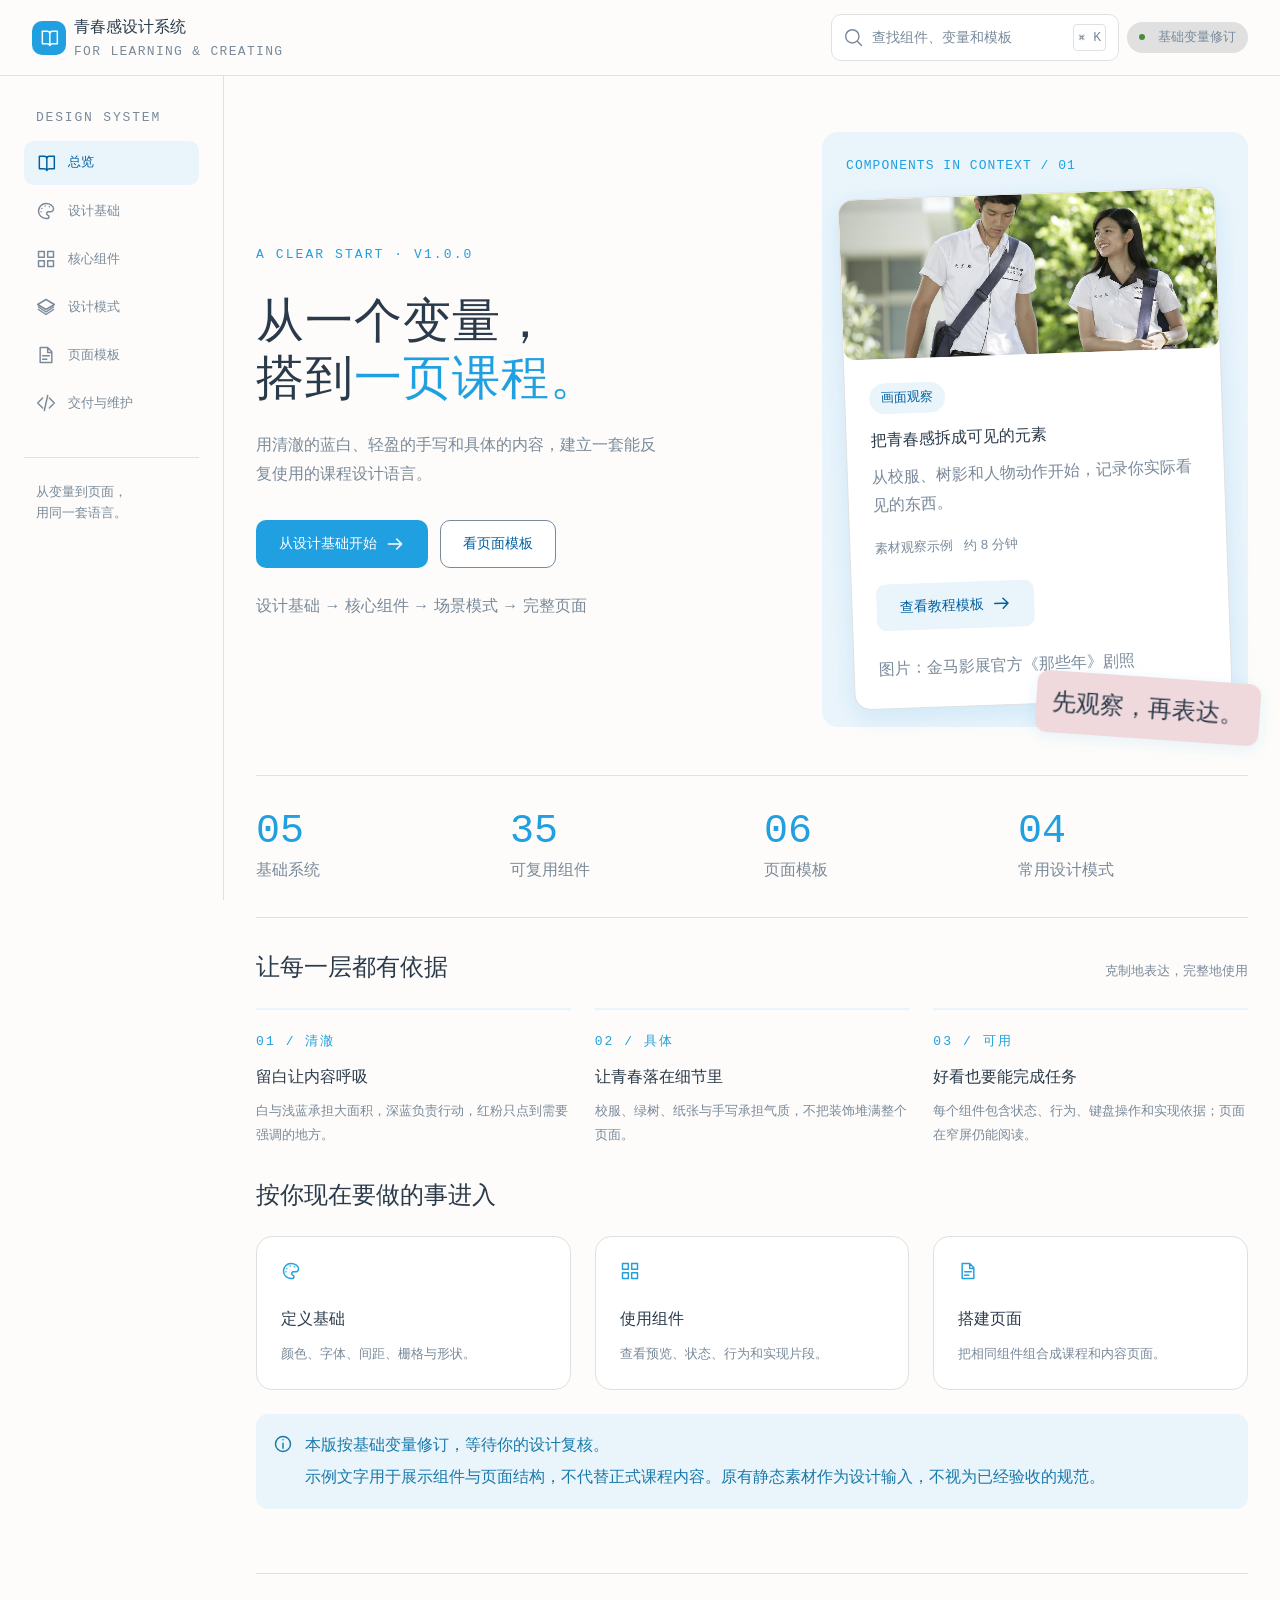
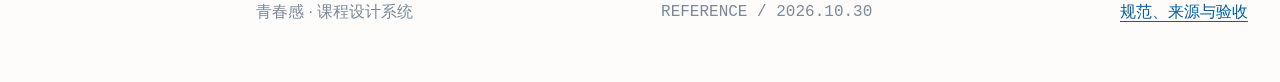
==== commit b1554953: "以基础变量修正设计系统源头并统一所有页面引用" ====
--- a/index.html
+++ b/index.html
@@ -7,12 +7,13 @@
   <meta name="description" content="青春感课程设计系统：设计基础、35个组件、设计模式和6套页面模板。">
   <title>青春感 · 课程设计系统</title>
   <link rel="icon" href="assets/favicon.svg" type="image/svg+xml">
-  <link rel="stylesheet" href="tokens.css">
-  <link rel="stylesheet" href="system.css">
-  <script src="qa-summary.js" defer></script>
+  <link rel="stylesheet" href="tokens.css?v=reference-1">
+  <link rel="stylesheet" href="system.css?v=reference-1">
+  <script src="qa-summary.js?v=reference-1" defer></script>
   <script src="system.js" defer></script>
   <script src="select.js" defer></script>
-  <script src="docs.js" defer></script>
+  <script src="tokens.js?v=reference-1" defer></script>
+  <script src="docs.js?v=reference-1" defer></script>
 </head>
 <body>
   <a class="skip" href="#main-content">跳到主要内容</a>
@@ -23,7 +24,7 @@
     </div>
     <div class="row tight">
       <button class="header-search" type="button" data-open-dialog="quick-search" aria-label="搜索文档与组件"><span data-icon="search"></span><span>查找组件、变量和模板</span><kbd>⌘ K</kbd></button>
-      <span class="chip neutral header-version"><i class="status-dot"></i>v1.0.0</span>
+      <span class="chip neutral header-version"><i class="status-dot"></i>基础变量修订</span>
     </div>
   </header>
   <div class="doc-shell">
--- a/tokens.css
+++ b/tokens.css
@@ -1,4 +1,4 @@
-/* 严格采用用户指定的 17 项颜色角色，不另造色阶。 */
+/* 从 tokens.json 生成；基础角色依据用户提供的《设计系统基础变量.html》。 */
 :root {
   --color-primary: #20A0E0;
   --color-primary-deep: #0060A0;
@@ -37,42 +37,49 @@
   --semantic-focus: #0060A0;
   --semantic-disabled-bg: #E0E0E0;
   --semantic-disabled-text: #7A8A9A;
-  --font-body: -apple-system, "PingFang SC", "Noto Sans SC", "Microsoft YaHei", sans-serif;
-  --font-display: "鸿雷板书简体", "鸿雷小纸条青春体", "LXGW WenKai", "Kaiti SC", sans-serif;
-  --font-mono: ui-monospace, "SF Mono", Menlo, Consolas, monospace;
-  --font-size-caption: 12px;
-  --font-size-small: 14px;
+  --font-body: -apple-system,"PingFang SC","Noto Sans SC","Microsoft YaHei",sans-serif;
+  --font-display: "鸿雷板书简体","鸿雷小纸条青春体","LXGW WenKai","Yuanti SC","Hiragino Sans GB",sans-serif;
+  --font-quote: "鸿雷小纸条青春体","LXGW WenKai","Kaiti SC","Xingkai SC",cursive;
+  --font-num: "SF Mono","JetBrains Mono",ui-monospace,Menlo,Consolas,monospace;
+  --font-mono: "SF Mono","JetBrains Mono",ui-monospace,Menlo,Consolas,monospace;
+  --font-size-hero: 48px;
+  --font-size-title: 24px;
   --font-size-body: 16px;
-  --font-size-lead: 18px;
+  --font-size-caption: 13px;
+  --font-size-quote: 24px;
+  --font-size-control: 14px;
+  --font-size-display: 48px;
+  --font-size-h1: 48px;
+  --font-size-h2: 24px;
   --font-size-h3: 24px;
-  --font-size-h2: 32px;
-  --font-size-h1: 44px;
-  --font-size-display: 64px;
+  --font-size-lead: 16px;
+  --font-size-small: 13px;
+  --font-size-number: 40px;
   --space-0: 0px;
   --space-1: 4px;
   --space-2: 8px;
   --space-3: 12px;
   --space-4: 16px;
-  --space-5: 20px;
   --space-6: 24px;
   --space-8: 32px;
-  --space-10: 40px;
   --space-12: 48px;
   --space-16: 64px;
-  --space-20: 80px;
-  --space-24: 96px;
   --radius-none: 0px;
   --radius-xs: 4px;
-  --radius-sm: 8px;
+  --radius-sm: 12px;
   --radius-control: 10px;
+  --radius-image: 12px;
   --radius-card: 16px;
-  --radius-hero: 24px;
+  --radius-hero: 16px;
+  --radius-pill: 999px;
   --radius-full: 999px;
   --shadow-none: none;
-  --shadow-xs: 0 1px 3px rgba(42,58,74,.06);
+  --shadow-soft: 0 4px 16px rgba(32,160,224,.10);
+  --shadow-lift: 0 8px 24px rgba(32,160,224,.14);
+  --shadow-xs: 0 4px 16px rgba(32,160,224,.10);
   --shadow-sm: 0 4px 16px rgba(32,160,224,.10);
   --shadow-md: 0 8px 24px rgba(32,160,224,.14);
-  --shadow-lg: 0 20px 64px rgba(42,58,74,.18);
+  --shadow-lg: 0 8px 24px rgba(32,160,224,.14);
   --motion-fast: 160ms;
   --motion-base: 240ms;
   --motion-slow: 320ms;
@@ -94,4 +101,32 @@
   --component-border-width: 1px;
   --component-focus-width: 3px;
   --component-focus-offset: 3px;
-}+  --component-button-padding-x: 22px;
+  --component-button-padding-y: 10px;
+  --text-hero-size: 48px;
+  --text-hero-leading: 1.2;
+  --text-hero-weight: 500;
+  --text-hero-font: var(--font-display);
+  --text-title-size: 24px;
+  --text-title-leading: 1.4;
+  --text-title-weight: 500;
+  --text-title-font: var(--font-display);
+  --text-body-size: 16px;
+  --text-body-leading: 1.8;
+  --text-body-weight: 400;
+  --text-body-font: var(--font-body);
+  --text-caption-size: 13px;
+  --text-caption-leading: 1.6;
+  --text-caption-weight: 400;
+  --text-caption-font: var(--font-body);
+  --text-quote-size: 24px;
+  --text-quote-leading: 1.6;
+  --text-quote-weight: 400;
+  --text-quote-font: var(--font-quote);
+}
+.text-hero, .t-hero { font-family: var(--text-hero-font); font-size: var(--text-hero-size); line-height: var(--text-hero-leading); font-weight: var(--text-hero-weight); }
+.text-title, .t-title { font-family: var(--text-title-font); font-size: var(--text-title-size); line-height: var(--text-title-leading); font-weight: var(--text-title-weight); }
+.text-body, .t-body { font-family: var(--text-body-font); font-size: var(--text-body-size); line-height: var(--text-body-leading); font-weight: var(--text-body-weight); }
+.text-caption, .t-cap { font-family: var(--text-caption-font); font-size: var(--text-caption-size); line-height: var(--text-caption-leading); font-weight: var(--text-caption-weight); }
+.text-quote, .t-quote { font-family: var(--text-quote-font); font-size: var(--text-quote-size); line-height: var(--text-quote-leading); font-weight: var(--text-quote-weight); }
+.text-caption, .t-cap { color: var(--semantic-muted); }
--- a/system.css
+++ b/system.css
@@ -1,24 +1,24 @@
-*{box-sizing:border-box}html{scroll-behavior:smooth;scroll-padding-top:96px}body{margin:0;background:var(--semantic-bg);color:var(--semantic-text);font:400 16px/1.75 var(--font-body);-webkit-text-size-adjust:100%}button,input,select,textarea{font:inherit}button,a,input,select,textarea,summary{touch-action:manipulation}button{cursor:pointer}button:disabled{cursor:not-allowed}a{color:var(--semantic-action);text-underline-offset:4px}a:hover{text-decoration-thickness:2px}img{max-width:100%;display:block}svg{flex-shrink:0;vertical-align:middle}h1,h2,h3,h4,p,figure{margin:0}h1,h2,h3,h4{line-height:1.35;font-weight:600}h1{font-size:var(--font-size-h1);letter-spacing:-.04em}h2{font-size:var(--font-size-h2);letter-spacing:-.025em}h3{font-size:var(--font-size-h3)}p+p{margin-top:var(--space-4)}[hidden]{display:none!important}:focus-visible{outline:var(--component-focus-width) solid var(--semantic-focus);outline-offset:var(--component-focus-offset)}::selection{background:var(--color-surface-blue)}.sr-only{position:absolute;width:1px;height:1px;padding:0;margin:-1px;overflow:hidden;clip:rect(0,0,0,0);white-space:nowrap;border:0}.skip{position:fixed;top:8px;left:8px;z-index:110;transform:translateY(-200%);background:white;padding:12px 20px}.skip:focus{transform:none}.mono,code,kbd{font-family:var(--font-mono)}.muted{color:var(--semantic-muted)}.small{font-size:var(--font-size-small)}.caption{font-size:var(--font-size-caption);color:var(--semantic-muted)}.display{font-family:var(--font-display);font-weight:500}.eyebrow{font:500 11px/1.5 var(--font-mono);letter-spacing:.16em;color:var(--semantic-action);text-transform:uppercase}.row{display:flex;align-items:center;gap:12px;flex-wrap:wrap}.between{justify-content:space-between}.stack{display:grid;gap:16px}.mt{margin-top:24px}.tight{gap:8px}.grow{flex:1;min-width:0}.nowrap{white-space:nowrap}.divider{height:1px;background:var(--semantic-line);margin:24px 0}.grid2{display:grid;grid-template-columns:repeat(2,minmax(0,1fr));gap:24px}.grid3{display:grid;grid-template-columns:repeat(3,minmax(0,1fr));gap:20px}.panel{background:var(--semantic-surface);border:1px solid var(--semantic-line);border-radius:var(--radius-card);padding:24px}.link{background:none;border:0;padding:0;color:var(--semantic-action);text-decoration:underline;text-underline-offset:4px}.icon{width:20px;height:20px;stroke-width:1.75;fill:none;stroke:currentColor;stroke-linecap:round;stroke-linejoin:round}.icon.large{width:32px;height:32px}.number{font-family:var(--font-mono);font-variant-numeric:tabular-nums}.mark{display:inline-grid;place-items:center;width:34px;height:34px;border-radius:var(--radius-control);background:var(--semantic-action);color:white}.brand{display:flex;gap:10px;align-items:center;text-decoration:none;color:var(--semantic-text);font-weight:600;white-space:nowrap}.brand small{display:block;font:10px/1.3 var(--font-mono);letter-spacing:.1em;color:var(--semantic-muted)}
+*{box-sizing:border-box}html{scroll-behavior:smooth;scroll-padding-top:96px}body{margin:0;background:var(--semantic-bg);color:var(--semantic-text);font:400 var(--font-size-body)/1.8 var(--font-body);-webkit-text-size-adjust:100%}button,input,select,textarea{font:inherit}button,a,input,select,textarea,summary{touch-action:manipulation}button{cursor:pointer}button:disabled{cursor:not-allowed}a{color:var(--semantic-action);text-underline-offset:4px}a:hover{text-decoration-thickness:2px}img{max-width:100%;display:block;border-radius:var(--radius-image)}svg{flex-shrink:0;vertical-align:middle}h1,h2,h3,h4,p,figure{margin:0}h1,h2,h3,h4{line-height:1.2;font-weight:500}h1{font-family:var(--font-display);line-height:var(--text-hero-leading);font-size:var(--font-size-hero);letter-spacing:.02em}h2{font-family:var(--font-display);line-height:var(--text-title-leading);font-size:var(--font-size-title);letter-spacing:0}h3,h4{font-family:var(--font-body);font-size:var(--font-size-body);line-height:var(--text-body-leading)}p+p{margin-top:var(--space-4)}[hidden]{display:none!important}:focus-visible{outline:var(--component-focus-width) solid var(--semantic-focus);outline-offset:var(--component-focus-offset)}::selection{background:var(--color-surface-blue)}.sr-only{position:absolute;width:1px;height:1px;padding:0;margin:-1px;overflow:hidden;clip:rect(0,0,0,0);white-space:nowrap;border:0}.skip{position:fixed;top:8px;left:8px;z-index:110;transform:translateY(-200%);background:white;padding:12px 24px}.skip:focus{transform:none}.mono,code,kbd{font-family:var(--font-mono)}.muted{color:var(--semantic-muted);font-size:var(--text-caption-size);line-height:var(--text-caption-leading);font-family:var(--text-caption-font)}.small{font-size:var(--text-caption-size);line-height:var(--text-caption-leading);font-family:var(--text-caption-font)}.caption{font-size:var(--text-caption-size);line-height:var(--text-caption-leading);color:var(--semantic-muted);font-family:var(--text-caption-font)}.display{font-family:var(--font-display);font-weight:500}.eyebrow{font:500 var(--font-size-caption)/1.6 var(--font-mono);letter-spacing:.16em;color:var(--semantic-action);text-transform:uppercase}.row{display:flex;align-items:center;gap:12px;flex-wrap:wrap}.between{justify-content:space-between}.stack{display:grid;gap:16px}.mt{margin-top:24px}.tight{gap:8px}.grow{flex:1;min-width:0}.nowrap{white-space:nowrap}.divider{height:1px;background:var(--semantic-line);margin:24px 0}.grid2{display:grid;grid-template-columns:repeat(2,minmax(0,1fr));gap:24px}.grid3{display:grid;grid-template-columns:repeat(3,minmax(0,1fr));gap:24px}.panel{background:var(--semantic-surface);border:1px solid var(--semantic-line);border-radius:var(--radius-card);padding:24px}.link{background:none;border:0;padding:0;color:var(--semantic-action);text-decoration:underline;text-underline-offset:4px}.icon{width:20px;height:20px;stroke-width:1.75;fill:none;stroke:currentColor;stroke-linecap:round;stroke-linejoin:round}.icon.large{width:32px;height:32px}.number{font-family:var(--font-mono);font-variant-numeric:tabular-nums}.mark{display:inline-grid;place-items:center;width:34px;height:34px;border-radius:var(--radius-control);background:var(--semantic-action);color:white}.brand{display:flex;gap:8px;align-items:center;text-decoration:none;color:var(--semantic-text);font-weight:500;white-space:nowrap}.brand small{display:block;font:var(--font-size-caption)/1.6 var(--font-mono);letter-spacing:.1em;color:var(--semantic-muted)}
 /* Reusable controls: all dimensions and roles come from tokens.css. */
-.btn{display:inline-flex;align-items:center;justify-content:center;gap:8px;min-height:var(--component-button-height-md);padding:0 20px;border:1px solid transparent;border-radius:var(--radius-control);font-size:var(--font-size-small);font-weight:500;text-decoration:none;white-space:nowrap;transition:background var(--motion-fast),box-shadow var(--motion-fast),transform var(--motion-fast)}.btn:hover:not(:disabled){box-shadow:var(--shadow-sm)}.btn:active:not(:disabled){transform:translateY(1px)}.btn.primary{background:var(--semantic-action);color:white}.btn.primary:hover:not(:disabled){background:var(--semantic-action-hover)}.btn.primary:active:not(:disabled){background:var(--semantic-action-pressed)}.btn.secondary{background:var(--semantic-subtle);color:var(--semantic-action)}.btn.secondary:hover{background:var(--color-surface-blue)}.btn.outline{background:var(--semantic-surface);border-color:var(--semantic-control-border);color:var(--semantic-action)}.btn.quiet{color:var(--semantic-action);background:transparent}.btn.danger{background:var(--semantic-danger);color:white}.btn:disabled,.btn[aria-disabled=true]{background:var(--semantic-disabled-bg);color:var(--semantic-disabled-text);box-shadow:none;transform:none}.btn.sm{min-height:32px;padding:0 12px;font-size:var(--font-size-caption)}.btn.lg{min-height:52px;padding:0 24px;font-size:var(--font-size-body)}.btn.round{border-radius:var(--radius-full)}.icon-btn{width:44px;height:44px;padding:0;flex:none}.button-group{display:inline-flex;gap:0}.button-group>.btn{border-radius:0}.button-group>.btn:first-child{border-radius:10px 0 0 10px}.button-group>.btn:last-child{border-radius:0 10px 10px 0}.button-group>.btn+.btn{margin-left:-1px}.chip{display:inline-flex;align-items:center;gap:6px;padding:4px 11px;border:1px solid transparent;border-radius:var(--radius-full);font-size:var(--font-size-caption);line-height:1.5;color:var(--semantic-action);background:var(--semantic-subtle);white-space:nowrap}.chip.success{background:var(--color-white);color:var(--semantic-success)}.chip.warm{background:var(--color-mist-pink);color:#2A3A4A}.chip.warning{background:var(--color-warning-surface);color:var(--semantic-warning)}.chip.neutral{background:var(--color-april-gray);color:var(--semantic-muted)}button.chip{min-height:32px;font-size:13px}button.chip[aria-pressed=true]{background:var(--semantic-action);color:white}.chip .close-tag{padding:0;background:none;border:0;color:inherit;line-height:1}.chip .icon{width:14px;height:14px}.field{display:grid;gap:8px;font-size:var(--font-size-small);max-width:100%}.field>label,.field>span:first-child{font-weight:500}.control{display:flex;align-items:center;gap:8px;min-height:44px;padding:0 12px;border:1px solid var(--semantic-control-border);border-radius:var(--radius-control);background:var(--semantic-surface)}.control:focus-within{border-color:var(--semantic-focus);box-shadow:0 0 0 3px rgba(32,160,224,.14)}.control input{padding:0;min-width:0;width:100%;border:0;background:none;outline:none!important;color:var(--semantic-text);font-size:var(--font-size-small);min-height:42px}.control input::placeholder,textarea::placeholder{color:var(--semantic-muted)}.control:has(:disabled){background:var(--color-april-gray);color:var(--semantic-disabled-text)}.control:has([aria-invalid=true]){border-color:var(--semantic-danger)}input[type=date],select,textarea{width:100%;border:1px solid var(--semantic-control-border);border-radius:var(--radius-control);background:var(--semantic-surface);color:var(--semantic-text);padding:10px 12px;min-height:44px;font-size:var(--font-size-small)}select{cursor:pointer}textarea{min-height:116px;resize:vertical;line-height:1.8}textarea[aria-invalid=true]{border-color:var(--semantic-danger)}.hint{font-size:var(--font-size-caption);color:var(--semantic-muted)}.error-text{font-size:var(--font-size-caption);color:var(--semantic-danger)}.check,.radio,.switch{display:inline-flex;align-items:center;gap:10px;font-size:var(--font-size-small);cursor:pointer;min-height:32px}.check input,.radio input{accent-color:var(--semantic-action);width:18px;height:18px;margin:0}.check:has(:disabled),.radio:has(:disabled){color:var(--semantic-disabled-text);cursor:not-allowed}.switch input{position:absolute;opacity:0;width:1px;height:1px}.switch .track{width:40px;height:24px;border-radius:99px;background:var(--semantic-control-border);padding:3px;transition:background var(--motion-fast)}.switch .track:before{content:'';display:block;background:white;width:18px;height:18px;border-radius:50%;box-shadow:var(--shadow-xs);transition:transform var(--motion-fast)}.switch input:checked+.track{background:var(--semantic-action)}.switch input:checked+.track:before{transform:translateX(16px)}.switch input:focus-visible+.track{outline:3px solid var(--semantic-focus);outline-offset:3px}.switch input:disabled+.track{opacity:.5}.alert{padding:16px;border:1px solid var(--color-surface-blue);border-radius:var(--radius-sm);background:var(--semantic-subtle);color:var(--semantic-action);display:flex;align-items:flex-start;gap:12px;font-size:var(--font-size-small)}.alert.success{background:var(--color-white);color:var(--semantic-success);border-color:#4A8B3B}.alert.warning{background:var(--color-warning-surface);color:var(--semantic-warning);border-color:#F5C542}.alert.error{background:var(--color-error-surface);color:var(--semantic-danger);border-color:#C21F26}.alert strong{display:block;margin-bottom:3px}.alert .icon{margin-top:3px}.alert button{margin-left:auto}.spinner{width:18px;height:18px;display:inline-block;border:2px solid currentColor;border-right-color:transparent;border-radius:50%;animation:spin .8s linear infinite;vertical-align:middle}.loading-inline{display:flex;align-items:center;gap:10px;font-size:var(--font-size-small);color:var(--semantic-action)}.skeleton{border-radius:6px;background:linear-gradient(90deg,#E0E0E0,#FDFCFA,#E0E0E0);background-size:200% 100%;animation:shimmer 1.5s infinite;height:16px}.skeleton-cover{height:94px;border-radius:10px}.skeleton-row{margin:12px 0;width:90%}.skeleton-row.short{width:58%}.progress{height:6px;background:var(--color-surface-blue);border-radius:99px;overflow:hidden}.progress>span{display:block;height:100%;background:var(--semantic-action);border-radius:99px;transition:width var(--motion-base)}.empty{text-align:center;padding:32px 16px}.empty .empty-icon{width:56px;height:56px;display:grid;place-items:center;margin:0 auto 16px;border-radius:50%;background:var(--semantic-subtle);color:var(--semantic-action)}.empty h4{font-size:var(--font-size-body);margin-bottom:8px}.empty p{font-size:var(--font-size-small);color:var(--semantic-muted);margin-bottom:16px}.tooltip-wrap{position:relative;display:inline-flex}.tooltip{position:absolute;z-index:50;left:50%;bottom:calc(100% + 8px);transform:translateX(-50%);width:max-content;max-width:220px;padding:8px 12px;border-radius:var(--radius-sm);background:var(--color-ink);color:white;font-size:var(--font-size-caption);pointer-events:none;opacity:0;visibility:hidden}.tooltip-wrap:hover .tooltip,.tooltip-wrap:focus-within .tooltip{opacity:1;visibility:visible}.tooltip-wrap[data-suppressed] .tooltip{opacity:0;visibility:hidden}.breadcrumb{display:flex;align-items:center;gap:8px;flex-wrap:wrap;font-size:var(--font-size-caption);color:var(--semantic-muted)}.breadcrumb a{color:var(--semantic-muted);text-decoration:none}.breadcrumb span[aria-current]{color:var(--semantic-text);font-weight:500}.breadcrumb .icon{width:12px;height:12px}.tabs{display:flex;gap:8px;border-bottom:1px solid var(--semantic-line);overflow-x:auto;scrollbar-width:thin}.tab{background:none;border:0;color:var(--semantic-muted);min-height:44px;padding:0 14px;border-bottom:2px solid transparent;white-space:nowrap;font-size:var(--font-size-small)}.tab[aria-selected=true]{color:var(--semantic-action);border-bottom-color:var(--semantic-action);font-weight:600}.tab-panel{padding:20px 0}.pagination{display:flex;align-items:center;gap:8px;flex-wrap:wrap}.pagination button{min-width:36px;height:36px;border:1px solid var(--semantic-line);background:var(--semantic-surface);border-radius:var(--radius-sm);color:var(--semantic-text);font-size:13px}.pagination button[aria-current=page]{background:var(--semantic-action);color:white;border-color:var(--semantic-action)}.pagination button:disabled{color:var(--semantic-disabled-text);background:var(--color-april-gray)}.steps{display:flex;gap:12px;list-style:none;padding:0;margin:0}.steps li{display:flex;gap:8px;align-items:center;flex:1;font-size:13px}.steps li+li:before{content:'';width:20px;height:1px;background:var(--semantic-line);margin-right:4px}.step-dot{height:28px;width:28px;display:grid;place-items:center;border-radius:50%;background:var(--color-april-gray);color:var(--semantic-muted);font:12px var(--font-mono)}.steps [aria-current=step] .step-dot{background:var(--semantic-action);color:white}.steps .complete .step-dot{background:var(--color-white);color:var(--semantic-success)}.table-wrap{overflow:auto;border:1px solid var(--semantic-line);border-radius:12px}.table{border-collapse:collapse;width:100%;font-size:13px;white-space:nowrap}.table th,.table td{text-align:left;padding:13px 16px;border-bottom:1px solid var(--semantic-line);vertical-align:top}.table th{font-size:var(--font-size-caption);background:var(--color-april-gray);color:var(--semantic-muted);font-weight:500}.table tr:last-child td{border-bottom:0}.table tbody tr:hover{background:var(--color-surface-blue)}.table th button{background:none;border:0;color:inherit;padding:0;display:flex;align-items:center;gap:6px}.card{background:var(--semantic-surface);border:1px solid var(--semantic-line);border-radius:var(--radius-card);overflow:hidden;transition:box-shadow var(--motion-base),transform var(--motion-base)}.card:hover{box-shadow:var(--shadow-sm)}.card-media{aspect-ratio:16/9;object-fit:cover;width:100%}.card-content{padding:20px}.card h3{font:500 24px/1.4 var(--font-display);margin:12px 0 8px}.card p{font-size:var(--font-size-small);color:var(--semantic-muted)}.card .meta{display:flex;gap:12px;margin-top:16px;font-size:var(--font-size-caption);color:var(--semantic-muted)}.list{list-style:none;margin:0;padding:0}.list>li{padding:16px 0;border-bottom:1px solid var(--semantic-line);display:flex;align-items:center;gap:16px;font-size:var(--font-size-small)}.list>li:last-child{border-bottom:0}.list h4{font-size:15px}.list p{font-size:var(--font-size-caption);color:var(--semantic-muted);margin-top:5px}.list .number{color:var(--semantic-action);font-size:var(--font-size-body)}.avatar{display:inline-grid;place-items:center;flex:none;width:40px;height:40px;background:var(--color-surface-blue);color:var(--semantic-action);font-weight:500;border-radius:50%;font-size:var(--font-size-small)}.avatar.sm{width:28px;height:28px;font-size:11px}.avatar.lg{width:56px;height:56px;font-size:20px}.avatar-group{display:flex;padding-left:8px}.avatar-group .avatar{margin-left:-8px;border:2px solid var(--semantic-surface)}.accordion{border:1px solid var(--semantic-line);border-radius:var(--radius-control);padding:0 16px}.accordion+.accordion{margin-top:8px}.accordion summary{cursor:pointer;padding:14px 0;font-size:var(--font-size-small);font-weight:500}.accordion>div{padding:0 0 16px;font-size:var(--font-size-small);color:var(--semantic-muted)}.directory{border:1px solid var(--semantic-line);border-radius:12px;padding:12px;background:var(--semantic-surface)}.directory details{padding:8px}.directory summary{font-size:var(--font-size-small);cursor:pointer;font-weight:500}.directory a{display:block;text-decoration:none;font-size:13px;padding:8px 12px;border-radius:var(--radius-sm);margin-top:4px;color:var(--semantic-muted)}.directory a[aria-current=page]{background:var(--semantic-subtle);color:var(--semantic-action)}.anchor-nav{border-left:1px solid var(--semantic-line);padding-left:16px;display:grid;gap:10px}.anchor-nav a{font-size:var(--font-size-caption);color:var(--semantic-muted);text-decoration:none}.anchor-nav a.active{color:var(--semantic-action);font-weight:600}.site-header{height:68px;display:flex;align-items:center;justify-content:space-between;gap:20px;border-bottom:1px solid var(--semantic-line);padding:0 24px;background:var(--semantic-surface)}.site-links{display:flex;gap:20px;font-size:13px}.site-links a{text-decoration:none;color:var(--semantic-muted)}.site-links a[aria-current=page]{color:var(--semantic-action);font-weight:500}.site-footer{display:flex;gap:24px;flex-wrap:wrap;align-items:center;justify-content:space-between;padding:24px 0;border-top:1px solid var(--semantic-line);font-size:var(--font-size-caption);color:var(--semantic-muted)}.site-footer a{font-size:var(--font-size-caption)}.dropzone{border:1px dashed var(--semantic-control-border);border-radius:12px;background:var(--color-surface-blue);padding:24px;text-align:center;font-size:var(--font-size-small);cursor:pointer;display:block}.dropzone.drag{border-color:var(--semantic-action);box-shadow:0 0 0 3px var(--color-surface-blue)}.dropzone .icon{width:28px;height:28px;color:var(--semantic-action);margin-bottom:8px}.dropzone input{display:block;max-width:100%;font-size:var(--font-size-caption);margin:12px auto 0}.file-result{display:flex;gap:12px;align-items:center;padding:12px;border:1px solid var(--semantic-line);border-radius:var(--radius-control);margin-top:12px;font-size:13px}.file-result .grow{overflow-wrap:anywhere}.file-result .btn{margin-left:auto}.calendar{max-width:320px;border:1px solid var(--semantic-line);border-radius:12px;padding:12px;background:white}.calendar .week,.calendar .days{display:grid;grid-template-columns:repeat(7,minmax(0,1fr));gap:2px;text-align:center}.calendar .week{font-size:11px;color:var(--semantic-muted);padding:12px 0 6px}.calendar .days button{background:none;border:0;border-radius:var(--radius-sm);min-width:0;height:34px;font:12px var(--font-mono);color:var(--semantic-text)}.calendar .days button:hover{background:var(--semantic-subtle)}.calendar .days button[aria-pressed=true]{background:var(--semantic-action);color:white}.calendar .days button.today{box-shadow:inset 0 0 0 1px var(--semantic-action)}.calendar .days button:disabled{color:var(--semantic-disabled-text)}.rich{max-width:var(--component-reading-width);font-size:var(--font-size-body);line-height:1.9}.rich>p{margin:16px 0}.rich h2{font-size:28px;margin:40px 0 16px}.rich h3{font-size:22px;margin:28px 0 12px}.rich ul,.rich ol{padding-left:24px}.rich blockquote{margin:24px 0;border-left:3px solid var(--semantic-brand);background:var(--semantic-subtle);padding:16px 20px;font-family:var(--font-display);font-size:20px}.rich img{border-radius:12px}.code-block{border-radius:12px;overflow:hidden;border:1px solid var(--semantic-line);background:var(--color-ink);color:#EAF4FB}.code-bar{display:flex;align-items:center;justify-content:space-between;padding:8px 14px;border-bottom:1px solid #2A3A4A;font:11px var(--font-mono);color:#E0E0E0}.code-bar button{color:#FFFFFF;background:none;border:0;font-size:var(--font-size-caption);min-height:28px}.code-block pre{margin:0;padding:16px;overflow:auto;font:12px/1.8 var(--font-mono);tab-size:2}.toast-region{position:fixed;right:24px;bottom:24px;z-index:var(--layer-toast);display:grid;gap:10px;max-width:calc(100vw - 32px);width:360px}.toast{background:var(--semantic-surface);border:1px solid var(--semantic-line);border-left:3px solid var(--semantic-success);padding:14px 16px;border-radius:var(--radius-control);box-shadow:var(--shadow-md);display:flex;align-items:flex-start;gap:10px;font-size:var(--font-size-small);animation:toast-in var(--motion-base) var(--motion-ease)}.toast.error{border-left-color:var(--semantic-danger)}dialog{border:1px solid var(--semantic-line);border-radius:20px;padding:0;background:var(--semantic-surface);color:var(--semantic-text);width:min(520px,calc(100vw - 32px));max-height:85dvh;box-shadow:var(--shadow-lg)}dialog::backdrop{background:rgba(42,58,74,.38);backdrop-filter:blur(3px)}.dialog-inner{padding:28px}.dialog-inner h2{font-size:var(--font-size-h3);margin-bottom:12px}.dialog-actions{display:flex;justify-content:flex-end;gap:12px;margin-top:24px}.drawer{height:100dvh;max-height:none;margin:0;width:min(320px,90vw);border-radius:0 16px 16px 0;border:0;box-shadow:var(--shadow-lg)}.search-dialog{width:min(640px,calc(100vw - 32px))}.search-dialog .control{margin:20px}.search-results{list-style:none;padding:0 12px 12px;margin:0;max-height:50vh;overflow:auto}.search-results a{display:flex;justify-content:space-between;gap:20px;padding:12px;border-radius:var(--radius-sm);text-decoration:none;font-size:var(--font-size-small)}.search-results a:hover{background:var(--semantic-subtle)}
+.btn{display:inline-flex;align-items:center;justify-content:center;gap:8px;min-height:var(--component-button-height-md);padding:var(--component-button-padding-y) var(--component-button-padding-x);border:1px solid transparent;border-radius:var(--radius-control);font-size:var(--font-size-control);font-weight:400;text-decoration:none;white-space:nowrap;transition:background var(--motion-fast),box-shadow var(--motion-fast),transform var(--motion-fast);line-height:var(--text-body-leading)}.btn:hover:not(:disabled){box-shadow:var(--shadow-sm)}.btn:active:not(:disabled){transform:translateY(1px)}.btn.primary{background:var(--semantic-action);color:white}.btn.primary:hover:not(:disabled){background:var(--semantic-action-hover)}.btn.primary:active:not(:disabled){background:var(--semantic-action-pressed)}.btn.secondary{background:var(--semantic-subtle);color:var(--semantic-action)}.btn.secondary:hover{background:var(--color-surface-blue)}.btn.outline{background:var(--semantic-surface);border-color:var(--semantic-control-border);color:var(--semantic-action)}.btn.quiet{color:var(--semantic-action);background:transparent}.btn.danger{background:var(--semantic-danger);color:white}.btn:disabled,.btn[aria-disabled=true]{background:var(--semantic-disabled-bg);color:var(--semantic-disabled-text);box-shadow:none;transform:none}.btn.sm{min-height:32px;padding:0 12px;font-size:var(--font-size-control)}.btn.lg{min-height:52px;padding:0 24px;font-size:var(--font-size-control)}.btn.round{border-radius:var(--radius-full)}.icon-btn{width:44px;height:44px;padding:0;flex:none}.button-group{display:inline-flex;gap:0}.button-group>.btn{border-radius:0}.button-group>.btn:first-child{border-radius:10px 0 0 10px}.button-group>.btn:last-child{border-radius:0 10px 10px 0}.button-group>.btn+.btn{margin-left:-1px}.chip{display:inline-flex;align-items:center;gap:8px;padding:4px 11px;border:1px solid transparent;border-radius:var(--radius-full);font-size:var(--font-size-caption);line-height:1.6;color:var(--semantic-action);background:var(--semantic-subtle);white-space:nowrap}.chip.success{background:var(--color-white);color:var(--semantic-success)}.chip.warm{background:var(--color-mist-pink);color:#2A3A4A}.chip.warning{background:var(--color-warning-surface);color:var(--semantic-warning)}.chip.neutral{background:var(--color-april-gray);color:var(--semantic-muted)}button.chip{min-height:32px;font-size:var(--font-size-caption)}button.chip[aria-pressed=true]{background:var(--semantic-action);color:white}.chip .close-tag{padding:0;background:none;border:0;color:inherit;line-height:1.6}.chip .icon{width:14px;height:14px}.field{display:grid;gap:8px;font-size:var(--font-size-control);max-width:100%}.field>label,.field>span:first-child{font-weight:500}.control{display:flex;align-items:center;gap:8px;min-height:44px;padding:0 12px;border:1px solid var(--semantic-control-border);border-radius:var(--radius-control);background:var(--semantic-surface)}.control:focus-within{border-color:var(--semantic-focus);box-shadow:0 0 0 3px rgba(32,160,224,.14)}.control input{padding:0;min-width:0;width:100%;border:0;background:none;outline:none!important;color:var(--semantic-text);font-size:var(--font-size-control);min-height:42px}.control input::placeholder,textarea::placeholder{color:var(--semantic-muted)}.control:has(:disabled){background:var(--color-april-gray);color:var(--semantic-disabled-text)}.control:has([aria-invalid=true]){border-color:var(--semantic-danger)}input[type=date],select,textarea{width:100%;border:1px solid var(--semantic-control-border);border-radius:var(--radius-control);background:var(--semantic-surface);color:var(--semantic-text);padding:10px 12px;min-height:44px;font-size:var(--font-size-control)}select{cursor:pointer}textarea{min-height:116px;resize:vertical;line-height:1.8}textarea[aria-invalid=true]{border-color:var(--semantic-danger)}.hint{font-size:var(--text-caption-size);color:var(--semantic-muted);line-height:var(--text-caption-leading);font-family:var(--text-caption-font)}.error-text{font-size:var(--text-caption-size);color:var(--semantic-danger);line-height:var(--text-caption-leading);font-family:var(--text-caption-font)}.check,.radio,.switch{display:inline-flex;align-items:center;gap:10px;font-size:var(--font-size-control);cursor:pointer;min-height:32px}.check input,.radio input{accent-color:var(--semantic-action);width:18px;height:18px;margin:0}.check:has(:disabled),.radio:has(:disabled){color:var(--semantic-disabled-text);cursor:not-allowed}.switch input{position:absolute;opacity:0;width:1px;height:1px}.switch .track{width:40px;height:24px;border-radius:99px;background:var(--semantic-control-border);padding:3px;transition:background var(--motion-fast)}.switch .track:before{content:'';display:block;background:white;width:18px;height:18px;border-radius:50%;box-shadow:var(--shadow-xs);transition:transform var(--motion-fast)}.switch input:checked+.track{background:var(--semantic-action)}.switch input:checked+.track:before{transform:translateX(16px)}.switch input:focus-visible+.track{outline:3px solid var(--semantic-focus);outline-offset:3px}.switch input:disabled+.track{opacity:.5}.alert{padding:16px;border:1px solid var(--color-surface-blue);border-radius:var(--radius-sm);background:var(--semantic-subtle);color:var(--semantic-action);display:flex;align-items:flex-start;gap:12px;font-size:var(--font-size-body)}.alert.success{background:var(--color-white);color:var(--semantic-success);border-color:#4A8B3B}.alert.warning{background:var(--color-warning-surface);color:var(--semantic-warning);border-color:#F5C542}.alert.error{background:var(--color-error-surface);color:var(--semantic-danger);border-color:#C21F26}.alert strong{display:block;margin-bottom:3px}.alert .icon{margin-top:3px}.alert button{margin-left:auto}.spinner{width:18px;height:18px;display:inline-block;border:2px solid currentColor;border-right-color:transparent;border-radius:50%;animation:spin .8s linear infinite;vertical-align:middle}.loading-inline{display:flex;align-items:center;gap:8px;font-size:var(--font-size-body);color:var(--semantic-action)}.skeleton{border-radius:6px;background:linear-gradient(90deg,#E0E0E0,#FDFCFA,#E0E0E0);background-size:200% 100%;animation:shimmer 1.5s infinite;height:16px}.skeleton-cover{height:94px;border-radius:10px}.skeleton-row{margin:12px 0;width:90%}.skeleton-row.short{width:58%}.progress{height:6px;background:var(--color-surface-blue);border-radius:99px;overflow:hidden}.progress>span{display:block;height:100%;background:var(--semantic-action);border-radius:99px;transition:width var(--motion-base)}.empty{text-align:center;padding:32px 16px}.empty .empty-icon{width:56px;height:56px;display:grid;place-items:center;margin:0 auto 16px;border-radius:50%;background:var(--semantic-subtle);color:var(--semantic-action)}.empty h4{font-size:var(--font-size-body);margin-bottom:8px}.empty p{font-size:var(--font-size-body);color:var(--semantic-muted);margin-bottom:16px}.tooltip-wrap{position:relative;display:inline-flex}.tooltip{position:absolute;z-index:50;left:50%;bottom:calc(100% + 8px);transform:translateX(-50%);width:max-content;max-width:220px;padding:8px 12px;border-radius:var(--radius-sm);background:var(--color-ink);color:white;font-size:var(--font-size-body);pointer-events:none;opacity:0;visibility:hidden}.tooltip-wrap:hover .tooltip,.tooltip-wrap:focus-within .tooltip{opacity:1;visibility:visible}.tooltip-wrap[data-suppressed] .tooltip{opacity:0;visibility:hidden}.breadcrumb{display:flex;align-items:center;gap:8px;flex-wrap:wrap;font-size:var(--text-caption-size);color:var(--semantic-muted);line-height:var(--text-caption-leading);font-family:var(--text-caption-font)}.breadcrumb a{color:var(--semantic-muted);text-decoration:none}.breadcrumb span[aria-current]{color:var(--semantic-text);font-weight:500}.breadcrumb .icon{width:12px;height:12px}.tabs{display:flex;gap:8px;border-bottom:1px solid var(--semantic-line);overflow-x:auto;scrollbar-width:thin}.tab{background:none;border:0;color:var(--semantic-muted);min-height:44px;padding:0 14px;border-bottom:2px solid transparent;white-space:nowrap;font-size:var(--font-size-control)}.tab[aria-selected=true]{color:var(--semantic-action);border-bottom-color:var(--semantic-action);font-weight:500}.tab-panel{padding:20px 0}.pagination{display:flex;align-items:center;gap:8px;flex-wrap:wrap}.pagination button{min-width:36px;height:36px;border:1px solid var(--semantic-line);background:var(--semantic-surface);border-radius:var(--radius-sm);color:var(--semantic-text);font-size:var(--font-size-caption)}.pagination button[aria-current=page]{background:var(--semantic-action);color:white;border-color:var(--semantic-action)}.pagination button:disabled{color:var(--semantic-disabled-text);background:var(--color-april-gray)}.steps{display:flex;gap:12px;list-style:none;padding:0;margin:0}.steps li{display:flex;gap:8px;align-items:center;flex:1;font-size:var(--font-size-caption)}.steps li+li:before{content:'';width:20px;height:1px;background:var(--semantic-line);margin-right:4px}.step-dot{height:28px;width:28px;display:grid;place-items:center;border-radius:50%;background:var(--color-april-gray);color:var(--semantic-muted);font:var(--font-size-caption)/1.6 var(--font-mono)}.steps [aria-current=step] .step-dot{background:var(--semantic-action);color:white}.steps .complete .step-dot{background:var(--color-white);color:var(--semantic-success)}.table-wrap{overflow:auto;border:1px solid var(--semantic-line);border-radius:12px}.table{border-collapse:collapse;width:100%;font-size:var(--font-size-caption);white-space:nowrap}.table th,.table td{text-align:left;padding:13px 16px;border-bottom:1px solid var(--semantic-line);vertical-align:top;font-family:var(--text-caption-font);line-height:var(--text-caption-leading)}.table th{font-size:var(--text-caption-size);background:var(--color-april-gray);color:var(--semantic-muted);font-weight:500;font-family:var(--text-caption-font);line-height:var(--text-caption-leading)}.table tr:last-child td{border-bottom:0}.table tbody tr:hover{background:var(--color-surface-blue)}.table th button{background:none;border:0;color:inherit;padding:0;display:flex;align-items:center;gap:8px;font-family:var(--text-caption-font);line-height:var(--text-caption-leading)}.card{background:var(--semantic-surface);border:1px solid var(--semantic-line);border-radius:var(--radius-card);overflow:hidden;transition:box-shadow var(--motion-base),transform var(--motion-base)}.card:hover{box-shadow:var(--shadow-sm)}.card-media{aspect-ratio:16/9;object-fit:cover;width:100%;border-radius:var(--radius-image)}.card-content{padding:24px}.card h3{font:500 var(--font-size-body)/1.8 var(--font-display);margin:12px 0 8px}.card p{font-size:var(--font-size-body);color:var(--semantic-muted)}.card .meta{display:flex;gap:12px;margin-top:16px;font-size:var(--font-size-caption);color:var(--semantic-muted)}.list{list-style:none;margin:0;padding:0}.list>li{padding:16px 0;border-bottom:1px solid var(--semantic-line);display:flex;align-items:center;gap:16px;font-size:var(--font-size-body)}.list>li:last-child{border-bottom:0}.list h4{font-size:var(--font-size-body)}.list p{font-size:var(--font-size-body);color:var(--semantic-muted);margin-top:5px}.list .number{color:var(--semantic-action);font-size:var(--font-size-caption)}.avatar{display:inline-grid;place-items:center;flex:none;width:40px;height:40px;background:var(--color-surface-blue);color:var(--semantic-action);font-weight:500;border-radius:50%;font-size:var(--font-size-body)}.avatar.sm{width:28px;height:28px;font-size:var(--font-size-caption)}.avatar.lg{width:56px;height:56px;font-size:var(--font-size-title)}.avatar-group{display:flex;padding-left:8px}.avatar-group .avatar{margin-left:-8px;border:2px solid var(--semantic-surface)}.accordion{border:1px solid var(--semantic-line);border-radius:var(--radius-control);padding:0 16px}.accordion+.accordion{margin-top:8px}.accordion summary{cursor:pointer;padding:16px 0;font-size:var(--font-size-body);font-weight:500}.accordion>div{padding:0 0 16px;font-size:var(--font-size-body);color:var(--semantic-muted)}.directory{border:1px solid var(--semantic-line);border-radius:12px;padding:12px;background:var(--semantic-surface)}.directory details{padding:8px}.directory summary{font-size:var(--text-caption-size);cursor:pointer;font-weight:500;line-height:var(--text-caption-leading);font-family:var(--text-caption-font)}.directory a{display:block;text-decoration:none;font-size:var(--text-caption-size);padding:8px 12px;border-radius:var(--radius-sm);margin-top:4px;color:var(--semantic-muted);line-height:var(--text-caption-leading);font-family:var(--text-caption-font)}.directory a[aria-current=page]{background:var(--semantic-subtle);color:var(--semantic-action)}.anchor-nav{border-left:1px solid var(--semantic-line);padding-left:16px;display:grid;gap:8px}.anchor-nav a{font-size:var(--text-caption-size);color:var(--semantic-muted);text-decoration:none;line-height:var(--text-caption-leading);font-family:var(--text-caption-font)}.anchor-nav a.active{color:var(--semantic-action);font-weight:500;font-size:var(--text-caption-size);line-height:var(--text-caption-leading);font-family:var(--text-caption-font)}.site-header{height:68px;display:flex;align-items:center;justify-content:space-between;gap:24px;border-bottom:1px solid var(--semantic-line);padding:0 24px;background:var(--semantic-surface)}.site-links{display:flex;gap:24px;font-size:var(--font-size-caption)}.site-links a{text-decoration:none;color:var(--semantic-muted)}.site-links a[aria-current=page]{color:var(--semantic-action);font-weight:500}.site-footer{display:flex;gap:24px;flex-wrap:wrap;align-items:center;justify-content:space-between;padding:24px 0;border-top:1px solid var(--semantic-line);font-size:var(--font-size-body);color:var(--semantic-muted)}.site-footer a{font-size:var(--font-size-body)}.dropzone{border:1px dashed var(--semantic-control-border);border-radius:12px;background:var(--color-surface-blue);padding:24px;text-align:center;font-size:var(--font-size-body);cursor:pointer;display:block}.dropzone.drag{border-color:var(--semantic-action);box-shadow:0 0 0 3px var(--color-surface-blue)}.dropzone .icon{width:28px;height:28px;color:var(--semantic-action);margin-bottom:8px}.dropzone input{display:block;max-width:100%;font-size:var(--font-size-control);margin:12px auto 0}.file-result{display:flex;gap:12px;align-items:center;padding:12px;border:1px solid var(--semantic-line);border-radius:var(--radius-control);margin-top:12px;font-size:var(--font-size-caption)}.file-result .grow{overflow-wrap:anywhere}.file-result .btn{margin-left:auto}.calendar{max-width:320px;border:1px solid var(--semantic-line);border-radius:12px;padding:12px;background:white}.calendar .week,.calendar .days{display:grid;grid-template-columns:repeat(7,minmax(0,1fr));gap:2px;text-align:center}.calendar .week{font-size:var(--font-size-caption);color:var(--semantic-muted);padding:12px 0 8px}.calendar .days button{background:none;border:0;border-radius:var(--radius-sm);min-width:0;height:34px;font:var(--font-size-caption)/1.6 var(--font-mono);color:var(--semantic-text)}.calendar .days button:hover{background:var(--semantic-subtle)}.calendar .days button[aria-pressed=true]{background:var(--semantic-action);color:white}.calendar .days button.today{box-shadow:inset 0 0 0 1px var(--semantic-action)}.calendar .days button:disabled{color:var(--semantic-disabled-text)}.rich{max-width:var(--component-reading-width);font-size:var(--font-size-body);line-height:1.8}.rich>p{margin:16px 0}.rich h2{font-size:var(--font-size-title);margin:32px 0 16px}.rich h3{font-size:var(--font-size-body);margin:32px 0 12px}.rich ul,.rich ol{padding-left:24px}.rich blockquote{margin:24px 0;border-left:3px solid var(--semantic-brand);background:var(--semantic-subtle);padding:16px 24px;font-family:var(--font-quote);font-size:var(--font-size-title)}.rich img{border-radius:var(--radius-image)}.code-block{border-radius:12px;overflow:hidden;border:1px solid var(--semantic-line);background:var(--color-ink);color:#EAF4FB}.code-bar{display:flex;align-items:center;justify-content:space-between;padding:8px 16px;border-bottom:1px solid #2A3A4A;font:var(--font-size-caption)/1.6 var(--font-mono);color:#E0E0E0}.code-bar button{color:#FFFFFF;background:none;border:0;font-size:var(--font-size-caption);min-height:28px}.code-block pre{margin:0;padding:16px;overflow:auto;font:var(--font-size-caption)/1.6 var(--font-mono);tab-size:2}.toast-region{position:fixed;right:24px;bottom:24px;z-index:var(--layer-toast);display:grid;gap:8px;max-width:calc(100vw - 32px);width:360px}.toast{background:var(--semantic-surface);border:1px solid var(--semantic-line);border-left:3px solid var(--semantic-success);padding:16px 16px;border-radius:var(--radius-control);box-shadow:var(--shadow-md);display:flex;align-items:flex-start;gap:8px;font-size:var(--font-size-body);animation:toast-in var(--motion-base) var(--motion-ease)}.toast.error{border-left-color:var(--semantic-danger)}dialog{border:1px solid var(--semantic-line);border-radius:20px;padding:0;background:var(--semantic-surface);color:var(--semantic-text);width:min(520px,calc(100vw - 32px));max-height:85dvh;box-shadow:var(--shadow-lg)}dialog::backdrop{background:rgba(42,58,74,.38);backdrop-filter:blur(3px)}.dialog-inner{padding:32px}.dialog-inner h2{font-size:var(--font-size-title);margin-bottom:12px}.dialog-actions{display:flex;justify-content:flex-end;gap:12px;margin-top:24px}.drawer{height:100dvh;max-height:none;margin:0;width:min(320px,90vw);border-radius:0 16px 16px 0;border:0;box-shadow:var(--shadow-lg)}.search-dialog{width:min(640px,calc(100vw - 32px))}.search-dialog .control{margin:20px}.search-results{list-style:none;padding:0 12px 12px;margin:0;max-height:50vh;overflow:auto}.search-results a{display:flex;justify-content:space-between;gap:24px;padding:12px;border-radius:var(--radius-sm);text-decoration:none;font-size:var(--font-size-body)}.search-results a:hover{background:var(--semantic-subtle)}
 /* Documentation application. */
-.doc-header{height:76px;position:sticky;top:0;z-index:var(--layer-sticky);display:flex;align-items:center;justify-content:space-between;gap:24px;padding:0 32px;border-bottom:1px solid var(--semantic-line);background:rgba(253,252,250,.95);backdrop-filter:blur(16px)}.header-search{display:flex;align-items:center;gap:10px;border:1px solid var(--semantic-line);background:white;border-radius:var(--radius-control);padding:9px 12px;width:240px;color:var(--semantic-muted);font-size:var(--font-size-caption)}.header-search kbd{margin-left:auto;font-size:10px;border:1px solid var(--semantic-line);border-radius:var(--radius-xs);padding:1px 4px}.doc-shell{display:grid;grid-template-columns:224px minmax(0,1fr);max-width:1600px;margin:auto}.doc-nav{position:sticky;top:76px;height:calc(100dvh - 76px);overflow:auto;border-right:1px solid var(--semantic-line);padding:32px 20px}.nav-group{font:10px var(--font-mono);color:var(--semantic-muted);letter-spacing:.14em;margin:28px 12px 12px}.nav-group:first-child{margin-top:0}.doc-nav a,.drawer-nav a{display:flex;align-items:center;gap:12px;min-height:44px;padding:8px 12px;border-radius:var(--radius-control);font-size:13px;color:var(--semantic-muted);text-decoration:none;margin:4px 0}.doc-nav a[aria-current=page],.drawer-nav a[aria-current=page]{background:var(--semantic-subtle);color:var(--semantic-action);font-weight:500}.doc-nav .nav-note{font-size:11px;line-height:1.7;border-top:1px solid var(--semantic-line);padding:20px 12px;margin-top:32px;color:var(--semantic-muted)}.doc-main{padding:40px 48px 64px;min-width:0;max-width:1280px;width:100%}.mobile-menu{display:none}.page-head{margin-bottom:32px}.page-head h1{margin:8px 0 14px}.page-head p{max-width:64ch;color:var(--semantic-muted);font-size:15px}.page-head .row{margin-top:20px}.section-head{display:flex;gap:16px;align-items:baseline;justify-content:space-between;margin:40px 0 20px}.section-head h2{font-size:26px}.section-head p{font-size:13px;color:var(--semantic-muted)}.hero{display:grid;grid-template-columns:1.12fr .88fr;border-bottom:1px solid var(--semantic-line);padding:20px 0 48px;gap:40px;align-items:center}.hero h1{font-family:var(--font-display);font-size:clamp(36px,4.5vw,60px);line-height:1.3;letter-spacing:0;margin:20px 0}.hero h1 em{font-style:normal;color:var(--semantic-action)}.hero p{font-size:15px;color:var(--semantic-muted);max-width:45ch}.hero .row{margin-top:28px}.hero-preview{background:var(--color-surface-blue);padding:28px;border-radius:var(--radius-hero);position:relative}.hero-preview .card{box-shadow:var(--shadow-md);transform:rotate(-2deg)}.hero-preview .card img{height:160px}.hero-preview .card h3{font-size:25px}.hero-preview .sample-label{display:block;font:10px var(--font-mono);color:var(--semantic-action);letter-spacing:.08em;margin-bottom:16px}.hero-stamp{position:absolute;bottom:-12px;right:-12px;padding:12px 16px;border-radius:12px;background:#F0D9DC;color:#2A3A4A;font-family:var(--font-display);font-size:var(--font-size-lead);transform:rotate(4deg);box-shadow:var(--shadow-sm)}.stats{display:grid;grid-template-columns:repeat(4,1fr);padding:28px 0;border-bottom:1px solid var(--semantic-line);gap:24px}.stats b{display:block;font:32px/1.2 var(--font-mono);color:var(--semantic-action)}.stats span{font-size:var(--font-size-caption);color:var(--semantic-muted)}.principle{padding-top:16px;border-top:2px solid var(--color-surface-blue)}.principle h3{font-size:var(--font-size-body);margin:8px 0}.principle p{font-size:13px;color:var(--semantic-muted)}.entry-card{display:block;padding:24px;border:1px solid var(--semantic-line);border-radius:var(--radius-card);background:white;text-decoration:none;color:var(--semantic-text)}.entry-card .icon{color:var(--semantic-action);margin-bottom:20px}.entry-card h3{font-size:var(--font-size-lead);margin-bottom:8px}.entry-card p{font-size:13px;color:var(--semantic-muted)}.entry-card:hover{border-color:var(--semantic-action);box-shadow:var(--shadow-sm)}.swatch-grid{display:grid;grid-template-columns:repeat(5,1fr);gap:12px}.swatch{overflow:hidden;border:1px solid var(--semantic-line);border-radius:var(--radius-control);background:white}.swatch button{width:100%;height:66px;border:0;display:block}.swatch .swatch-meta{padding:10px;font:11px/1.7 var(--font-mono)}.swatch .swatch-meta strong{display:block;font:12px/1.5 var(--font-body);margin-bottom:3px}.token-table td:first-child{font-family:var(--font-mono);font-size:var(--font-size-caption)}.token-table td{white-space:normal;overflow-wrap:anywhere}.type-row{padding:24px 0;border-bottom:1px solid var(--semantic-line);display:flex;align-items:baseline;justify-content:space-between;gap:20px}.type-row span:last-child{font:11px var(--font-mono);color:var(--semantic-muted);flex:none}.space-row{display:flex;align-items:center;gap:16px;margin:12px 0;font:12px var(--font-mono)}.space-row code{width:66px}.space-bar{height:16px;background:var(--color-surface-blue);border-radius:3px}.ruler-grid{display:grid;grid-template-columns:repeat(12,1fr);gap:8px;height:92px;background:var(--color-surface-blue);padding:16px;border-radius:10px}.ruler-grid i{display:block;background:var(--color-surface-blue);border-radius:3px}.shape-sample{height:76px;display:grid;place-items:center;background:var(--semantic-surface);border:1px solid var(--semantic-line);font:11px var(--font-mono)}.icon-samples{display:grid;grid-template-columns:repeat(6,1fr);gap:12px}.icon-samples>div{text-align:center;border:1px solid var(--semantic-line);border-radius:var(--radius-control);padding:14px 4px;font-size:10px}.icon-samples .icon{display:block;margin:0 auto 8px}.component-tools{display:flex;align-items:center;gap:16px;flex-wrap:wrap;margin-bottom:24px;position:sticky;top:76px;z-index:20;padding:16px 0;background:var(--semantic-bg)}.component-tools .control{width:280px}.component-tools .filters{display:flex;gap:6px;flex-wrap:wrap}.component{scroll-margin-top:160px;border:1px solid var(--semantic-line);border-radius:var(--radius-card);background:var(--semantic-surface);margin-bottom:24px;overflow:hidden}.component-head{padding:20px 24px;border-bottom:1px solid var(--semantic-line);display:flex;align-items:center;justify-content:space-between;gap:16px;flex-wrap:wrap}.component-head h2{font-size:20px}.component-head h2 small{font:11px var(--font-mono);color:var(--semantic-muted);margin-left:10px}.component-body{display:grid;grid-template-columns:minmax(0,1.3fr) minmax(220px,.8fr)}.component-stage{padding:28px;min-width:0;background-image:radial-gradient(#E0E0E0 .8px,transparent .8px);background-size:16px 16px}.component-stage .sample-card{max-width:320px}.component-spec{padding:24px;border-left:1px solid var(--semantic-line);background:var(--color-paper);font-size:var(--font-size-caption);min-width:0}.component-spec dt{color:var(--semantic-muted);font-size:11px;margin-bottom:3px}.component-spec dd{margin:0 0 14px;line-height:1.7;overflow-wrap:anywhere}.component-spec code{font-size:10px}.component-code{border-top:1px solid var(--semantic-line);padding:0 24px}.component-code summary{padding:12px 0;cursor:pointer;font-size:var(--font-size-caption);color:var(--semantic-action)}.component-code pre{background:var(--color-ink);color:#EAF4FB;padding:16px;border-radius:var(--radius-control);overflow:auto;font:11px/1.8 var(--font-mono);margin:0 0 16px}.component-status{display:flex;flex-wrap:wrap;gap:10px;padding:10px 24px;border-top:1px solid var(--semantic-line);font-size:10px;color:var(--semantic-muted)}.component-status strong{color:var(--semantic-success);font-weight:500}.component-status .pending{color:var(--semantic-warning)}.pattern{padding:28px;background:white;border:1px solid var(--semantic-line);border-radius:var(--radius-card);margin-bottom:24px}.pattern h2{font-size:var(--font-size-h3);margin:12px 0}.pattern p{font-size:var(--font-size-small);color:var(--semantic-muted)}.pattern-list{display:grid;grid-template-columns:repeat(3,1fr);gap:20px;margin:24px 0}.pattern-list div{border-top:2px solid var(--color-surface-blue);padding-top:12px;font-size:13px}.pattern-list b{display:block;margin-bottom:8px}.template-grid{display:grid;grid-template-columns:repeat(2,minmax(0,1fr));gap:20px}.template-card{padding:24px;border:1px solid var(--semantic-line);border-radius:var(--radius-card);background:white}.template-card h2{font-size:20px;margin:16px 0 10px}.template-card p{font-size:13px;color:var(--semantic-muted)}.formula{font:12px/1.9 var(--font-body);background:var(--color-surface-blue);border-left:2px solid var(--semantic-brand);padding:12px 14px;margin:16px 0}.wireframe{height:134px;border:1px solid var(--semantic-line);background:var(--color-paper);border-radius:var(--radius-sm);padding:10px;display:grid;gap:6px}.wireframe>i{display:block;border-radius:3px;background:var(--color-surface-blue)}.wire-row{display:flex;gap:6px;flex:1}.wire-row i{display:block;background:var(--color-surface-blue);border-radius:3px}.wire-row i.main{background:var(--color-april-gray)}.preview-toolbar{display:flex;align-items:center;justify-content:space-between;gap:12px;flex-wrap:wrap;padding:12px;border:1px solid var(--semantic-line);background:white;border-radius:12px 12px 0 0;margin-top:32px}.preview-scroll{overflow:auto;background:var(--color-april-gray);padding:16px;border:1px solid var(--semantic-line);border-top:0;border-radius:0 0 12px 12px}.preview-frame{display:block;width:100%;height:760px;border:0;margin:0 auto;background:white;transition:width var(--motion-base);max-width:none}.coverage td,.coverage th{font-size:var(--font-size-caption)}.callout-note{font-size:var(--font-size-caption);color:var(--semantic-muted);padding:12px 0}.doc-bottom{margin-top:64px}.status-dot{width:6px;height:6px;border-radius:50%;background:var(--semantic-success);display:inline-block;margin-right:5px}
+.doc-header{height:76px;position:sticky;top:0;z-index:var(--layer-sticky);display:flex;align-items:center;justify-content:space-between;gap:24px;padding:0 32px;border-bottom:1px solid var(--semantic-line);background:rgba(253,252,250,.95);backdrop-filter:blur(16px)}.header-search{display:flex;align-items:center;gap:8px;border:1px solid var(--semantic-line);background:white;border-radius:var(--radius-control);padding:9px 12px;width:288px;color:var(--semantic-muted);font-size:var(--font-size-control);white-space:nowrap}.header-search kbd{margin-left:auto;font-size:var(--font-size-caption);border:1px solid var(--semantic-line);border-radius:var(--radius-xs);padding:1px 4px}.doc-shell{display:grid;grid-template-columns:224px minmax(0,1fr);max-width:1600px;margin:auto}.doc-nav{position:sticky;top:76px;height:calc(100dvh - 76px);overflow:auto;border-right:1px solid var(--semantic-line);padding:32px 24px}.nav-group{font:var(--font-size-caption)/1.6 var(--font-mono);color:var(--semantic-muted);letter-spacing:.14em;margin:32px 12px 12px}.nav-group:first-child{margin-top:0}.doc-nav a,.drawer-nav a{display:flex;align-items:center;gap:12px;min-height:44px;padding:8px 12px;border-radius:var(--radius-control);font-size:var(--font-size-caption);color:var(--semantic-muted);text-decoration:none;margin:4px 0}.doc-nav a[aria-current=page],.drawer-nav a[aria-current=page]{background:var(--semantic-subtle);color:var(--semantic-action);font-weight:500}.doc-nav .nav-note{font-size:var(--font-size-caption);line-height:1.6;border-top:1px solid var(--semantic-line);padding:24px 12px;margin-top:32px;color:var(--semantic-muted)}.doc-main{padding:32px 48px 64px;min-width:0;max-width:1280px;width:100%}.mobile-menu{display:none}.page-head{margin-bottom:32px}.page-head h1{margin:8px 0 16px}.page-head p{max-width:64ch;color:var(--semantic-muted);font-size:var(--font-size-body)}.page-head .row{margin-top:24px}.section-head{display:flex;gap:16px;align-items:baseline;justify-content:space-between;margin:32px 0 24px}.section-head h2{font-size:var(--font-size-title)}.section-head p{font-size:var(--font-size-caption);color:var(--semantic-muted)}.hero{display:grid;grid-template-columns:1.12fr .88fr;border-bottom:1px solid var(--semantic-line);padding:24px 0 48px;gap:32px;align-items:center}.hero h1{font-family:var(--font-display);font-size:var(--font-size-hero);line-height:1.2;letter-spacing:.02em;margin:24px 0}.hero h1 em{font-style:normal;color:var(--semantic-action)}.hero p{font-size:var(--font-size-body);color:var(--semantic-muted);max-width:45ch}.hero .row{margin-top:32px}.hero-preview{background:var(--color-surface-blue);padding:32px;border-radius:var(--radius-hero);position:relative}.hero-preview .card{box-shadow:var(--shadow-md);transform:rotate(-2deg)}.hero-preview .card img{height:160px;border-radius:var(--radius-image)}.hero-preview .card h3{font-size:var(--font-size-body)}.hero-preview .sample-label{display:block;font:var(--font-size-caption)/1.6 var(--font-mono);color:var(--semantic-action);letter-spacing:.08em;margin-bottom:16px}.hero-stamp{position:absolute;bottom:-12px;right:-12px;padding:12px 16px;border-radius:12px;background:#F0D9DC;color:#2A3A4A;font-family:var(--font-quote);font-size:var(--font-size-title);transform:rotate(4deg);box-shadow:var(--shadow-sm)}.stats{display:grid;grid-template-columns:repeat(4,1fr);padding:32px 0;border-bottom:1px solid var(--semantic-line);gap:24px}.stats b{display:block;font:var(--font-size-number)/1.2 var(--font-mono);color:var(--semantic-action)}.stats span{font-size:var(--font-size-body);color:var(--semantic-muted)}.principle{padding-top:16px;border-top:2px solid var(--color-surface-blue)}.principle h3{font-size:var(--font-size-body);margin:8px 0}.principle p{font-size:var(--font-size-caption);color:var(--semantic-muted)}.entry-card{display:block;padding:24px;border:1px solid var(--semantic-line);border-radius:var(--radius-card);background:white;text-decoration:none;color:var(--semantic-text)}.entry-card .icon{color:var(--semantic-action);margin-bottom:24px}.entry-card h3{font-size:var(--font-size-body);margin-bottom:8px}.entry-card p{font-size:var(--font-size-caption);color:var(--semantic-muted)}.entry-card:hover{border-color:var(--semantic-action);box-shadow:var(--shadow-sm)}.swatch-grid{display:grid;grid-template-columns:repeat(5,1fr);gap:12px}.swatch{overflow:hidden;border:1px solid var(--semantic-line);border-radius:var(--radius-control);background:white}.swatch button{width:100%;height:66px;border:0;display:block}.swatch .swatch-meta{padding:8px;font:var(--font-size-caption)/1.6 var(--font-mono)}.swatch .swatch-meta strong{display:block;font:var(--font-size-caption)/1.6 var(--font-body);margin-bottom:3px}.token-table td:first-child{font-family:var(--font-mono);font-size:var(--font-size-body)}.token-table td{white-space:normal;overflow-wrap:anywhere}.type-row{padding:24px 0;border-bottom:1px solid var(--semantic-line);display:flex;align-items:baseline;justify-content:space-between;gap:24px}.type-row span:last-child{font:var(--font-size-caption)/1.6 var(--font-mono);color:var(--semantic-muted);flex:none}.space-row{display:flex;align-items:center;gap:16px;margin:12px 0;font:var(--font-size-caption)/1.6 var(--font-mono)}.space-row code{width:66px}.space-bar{height:16px;background:var(--color-surface-blue);border-radius:3px}.ruler-grid{display:grid;grid-template-columns:repeat(12,1fr);gap:8px;height:92px;background:var(--color-surface-blue);padding:16px;border-radius:10px}.ruler-grid i{display:block;background:var(--color-surface-blue);border-radius:3px}.shape-sample{height:76px;display:grid;place-items:center;background:var(--semantic-surface);border:1px solid var(--semantic-line);font:var(--font-size-caption)/1.6 var(--font-mono)}.icon-samples{display:grid;grid-template-columns:repeat(6,1fr);gap:12px}.icon-samples>div{text-align:center;border:1px solid var(--semantic-line);border-radius:var(--radius-control);padding:16px 4px;font-size:var(--font-size-caption)}.icon-samples .icon{display:block;margin:0 auto 8px}.component-tools{display:flex;align-items:center;gap:16px;flex-wrap:wrap;margin-bottom:24px;position:sticky;top:76px;z-index:20;padding:16px 0;background:var(--semantic-bg)}.component-tools .control{width:280px}.component-tools .filters{display:flex;gap:8px;flex-wrap:wrap}.component{scroll-margin-top:160px;border:1px solid var(--semantic-line);border-radius:var(--radius-card);background:var(--semantic-surface);margin-bottom:24px;overflow:hidden}.component-head{padding:24px 24px;border-bottom:1px solid var(--semantic-line);display:flex;align-items:center;justify-content:space-between;gap:16px;flex-wrap:wrap}.component-head h2{font-size:var(--font-size-title)}.component-head h2 small{font:var(--font-size-caption)/1.6 var(--font-mono);color:var(--semantic-muted);margin-left:8px}.component-body{display:grid;grid-template-columns:minmax(0,1.3fr) minmax(220px,.8fr)}.component-stage{padding:32px;min-width:0;background-image:radial-gradient(#E0E0E0 .8px,transparent .8px);background-size:16px 16px}.component-stage .sample-card{max-width:320px}.component-spec{padding:24px;border-left:1px solid var(--semantic-line);background:var(--color-paper);font-size:var(--font-size-caption);min-width:0}.component-spec dt{color:var(--semantic-muted);font-size:var(--font-size-caption);margin-bottom:3px}.component-spec dd{margin:0 0 16px;line-height:1.6;overflow-wrap:anywhere}.component-spec code{font-size:var(--font-size-caption)}.component-code{border-top:1px solid var(--semantic-line);padding:0 24px}.component-code summary{padding:12px 0;cursor:pointer;font-size:var(--font-size-body);color:var(--semantic-action)}.component-code pre{background:var(--color-ink);color:#EAF4FB;padding:16px;border-radius:var(--radius-control);overflow:auto;font:var(--font-size-caption)/1.6 var(--font-mono);margin:0 0 16px}.component-status{display:flex;flex-wrap:wrap;gap:8px;padding:8px 24px;border-top:1px solid var(--semantic-line);font-size:var(--font-size-caption);color:var(--semantic-muted)}.component-status strong{color:var(--semantic-success);font-weight:500}.component-status .pending{color:var(--semantic-warning)}.pattern{padding:32px;background:white;border:1px solid var(--semantic-line);border-radius:var(--radius-card);margin-bottom:24px}.pattern h2{font-size:var(--font-size-title);margin:12px 0}.pattern p{font-size:var(--font-size-body);color:var(--semantic-muted)}.pattern-list{display:grid;grid-template-columns:repeat(3,1fr);gap:24px;margin:24px 0}.pattern-list div{border-top:2px solid var(--color-surface-blue);padding-top:12px;font-size:var(--font-size-caption)}.pattern-list b{display:block;margin-bottom:8px}.template-grid{display:grid;grid-template-columns:repeat(2,minmax(0,1fr));gap:24px}.template-card{padding:24px;border:1px solid var(--semantic-line);border-radius:var(--radius-card);background:white}.template-card h2{font-size:var(--font-size-title);margin:16px 0 8px}.template-card p{font-size:var(--font-size-caption);color:var(--semantic-muted)}.formula{font:var(--font-size-caption)/1.6 var(--font-body);background:var(--color-surface-blue);border-left:2px solid var(--semantic-brand);padding:12px 16px;margin:16px 0}.wireframe{height:134px;border:1px solid var(--semantic-line);background:var(--color-paper);border-radius:var(--radius-sm);padding:8px;display:grid;gap:8px}.wireframe>i{display:block;border-radius:3px;background:var(--color-surface-blue)}.wire-row{display:flex;gap:8px;flex:1}.wire-row i{display:block;background:var(--color-surface-blue);border-radius:3px}.wire-row i.main{background:var(--color-april-gray)}.preview-toolbar{display:flex;align-items:center;justify-content:space-between;gap:12px;flex-wrap:wrap;padding:12px;border:1px solid var(--semantic-line);background:white;border-radius:12px 12px 0 0;margin-top:32px}.preview-scroll{overflow:auto;background:var(--color-april-gray);padding:16px;border:1px solid var(--semantic-line);border-top:0;border-radius:0 0 12px 12px}.preview-frame{display:block;width:100%;height:760px;border:0;margin:0 auto;background:white;transition:width var(--motion-base);max-width:none}.coverage td,.coverage th{font-size:var(--font-size-body)}.callout-note{font-size:var(--font-size-body);color:var(--semantic-muted);padding:12px 0}.doc-bottom{margin-top:64px}.status-dot{width:6px;height:6px;border-radius:50%;background:var(--semantic-success);display:inline-block;margin-right:5px}
 /* Complete reusable page templates. */
-.template-body{background:var(--semantic-bg)}.template-top{position:sticky;top:0;z-index:30;background:var(--semantic-surface)}.template-content{max-width:1280px;margin:auto;padding:40px 32px 0}.template-hero{display:grid;grid-template-columns:1fr 1fr;gap:48px;align-items:center;margin:12px 0 48px}.template-hero h1{font-family:var(--font-display);font-size:52px;margin:16px 0;line-height:1.4;letter-spacing:0}.template-hero p{font-size:15px;color:var(--semantic-muted)}.template-hero img{width:100%;aspect-ratio:4/3;object-fit:cover;border-radius:20px}.template-hero .row{margin-top:24px}.stage-grid{display:grid;grid-template-columns:repeat(3,1fr);gap:20px}.stage-card{background:white;border:1px solid var(--semantic-line);border-radius:var(--radius-card);padding:24px;display:block;color:inherit;text-decoration:none}.stage-card .number{font-size:var(--font-size-h2);color:var(--semantic-action)}.stage-card h3{font-family:var(--font-display);margin:16px 0 8px;font-size:var(--font-size-h3)}.stage-card p{font-size:var(--font-size-small);color:var(--semantic-muted)}.quote-card{background:var(--color-surface-blue);border-radius:var(--radius-card);padding:32px;font:24px/1.8 var(--font-display);margin:40px 0}.quote-card small{display:block;font:12px/1.7 var(--font-body);color:var(--semantic-muted);margin-top:14px}.lesson-layout{display:grid;grid-template-columns:220px minmax(0,1fr) 176px;gap:40px;max-width:1440px;margin:0 auto;padding:32px}.lesson-side,.lesson-toc{position:sticky;top:100px;height:calc(100dvh - 132px);overflow:auto;font-size:13px}.lesson-side .directory{border:0;padding:0;background:transparent}.lesson-main{min-width:0}.lesson-main h1{font-family:var(--font-display);font-size:40px;margin:16px 0}.lesson-meta{font-size:var(--font-size-caption);display:flex;gap:16px;color:var(--semantic-muted);margin-bottom:24px;flex-wrap:wrap}.lesson-tools{display:flex;gap:8px;margin:16px 0;flex-wrap:wrap}.lesson-pager{display:grid;grid-template-columns:1fr 1fr;gap:16px;margin:40px 0}.lesson-pager a{display:block;padding:20px;border:1px solid var(--semantic-line);border-radius:12px;text-decoration:none;font-size:var(--font-size-small)}.lesson-pager a:last-child{text-align:right}.lesson-pager small{display:block;color:var(--semantic-muted);font-size:11px;margin-bottom:6px}.reading-track{height:3px;background:var(--color-surface-blue);position:absolute;bottom:0;width:100%}.reading-track span{height:100%;display:block;background:var(--semantic-brand);width:0}.lesson-mobile-bar{display:none}.blog-layout{display:grid;grid-template-columns:200px minmax(0,1fr);gap:48px;max-width:1160px;margin:0 auto;padding:40px 32px}.blog-filter{position:sticky;top:100px;align-self:start}.blog-filter h2{font-size:var(--font-size-small);margin:28px 0 12px}.blog-filter .filters{display:grid;gap:6px;justify-items:start}.article-row{padding:28px 0;border-bottom:1px solid var(--semantic-line);display:grid;grid-template-columns:minmax(0,1fr) 180px;gap:28px}.article-row h2{font:28px/1.5 var(--font-display);margin:10px 0}.article-row h2 a{text-decoration:none;color:var(--semantic-text)}.article-row p{font-size:var(--font-size-small);color:var(--semantic-muted)}.article-row img{width:180px;aspect-ratio:4/3;object-fit:cover;border-radius:12px}.article-row .meta{font-size:var(--font-size-caption);color:var(--semantic-muted);margin:12px 0}.knowledge-map{display:grid;grid-template-columns:repeat(2,minmax(0,1fr));gap:16px}.knowledge-map .stage-card{padding:20px}.knowledge-map h3{font-family:var(--font-body);font-size:var(--font-size-lead)}.knowledge-map .chip{margin-bottom:10px}.knowledge-map ul{font-size:13px;color:var(--semantic-muted);padding-left:18px}.portal-main{max-width:1000px;margin:auto;padding:64px 32px 0}.portal-hero{display:grid;grid-template-columns:1fr .8fr;gap:40px;align-items:center;padding-bottom:48px;border-bottom:1px solid var(--semantic-line)}.portal-hero h1{font:52px/1.4 var(--font-display);margin:20px 0}.portal-hero img{border-radius:var(--radius-card);aspect-ratio:1;object-fit:cover}.portal-topics{display:flex;flex-wrap:wrap;gap:8px;margin:28px 0}.template-control{font-size:var(--font-size-caption);background:var(--semantic-subtle);padding:8px 24px;color:var(--semantic-action);display:flex;align-items:center;justify-content:space-between;gap:12px}.template-control select{width:auto;min-height:32px;padding:4px 8px;font-size:var(--font-size-caption)}.template-control a{font-size:var(--font-size-caption)}
+.template-body{background:var(--semantic-bg)}.template-top{position:sticky;top:0;z-index:30;background:var(--semantic-surface)}.template-content{max-width:1280px;margin:auto;padding:32px 32px 0}.template-hero{display:grid;grid-template-columns:1fr 1fr;gap:48px;align-items:center;margin:12px 0 48px}.template-hero h1{font-family:var(--font-display);font-size:var(--font-size-hero);margin:16px 0;line-height:1.2;letter-spacing:.02em}.template-hero p{font-size:var(--font-size-body);color:var(--semantic-muted)}.template-hero img{width:100%;aspect-ratio:4/3;object-fit:cover;border-radius:var(--radius-image)}.template-hero .row{margin-top:24px}.stage-grid{display:grid;grid-template-columns:repeat(3,1fr);gap:24px}.stage-card{background:white;border:1px solid var(--semantic-line);border-radius:var(--radius-card);padding:24px;display:block;color:inherit;text-decoration:none}.stage-card .number{font-size:var(--font-size-number);color:var(--semantic-action)}.stage-card h3{font-family:var(--font-display);margin:16px 0 8px;font-size:var(--font-size-body)}.stage-card p{font-size:var(--font-size-body);color:var(--semantic-muted)}.quote-card{background:var(--color-surface-blue);border-radius:var(--radius-card);padding:32px;font:var(--font-size-title)/1.6 var(--font-quote);margin:32px 0}.quote-card small{display:block;font:var(--font-size-title)/1.6 var(--font-body);color:var(--semantic-muted);margin-top:16px}.lesson-layout{display:grid;grid-template-columns:220px minmax(0,1fr) 176px;gap:32px;max-width:1440px;margin:0 auto;padding:32px}.lesson-side,.lesson-toc{position:sticky;top:100px;height:calc(100dvh - 132px);overflow:auto;font-size:var(--font-size-caption)}.lesson-side .directory{border:0;padding:0;background:transparent}.lesson-main{min-width:0}.lesson-main h1{font-family:var(--font-display);font-size:var(--font-size-hero);margin:16px 0}.lesson-meta{font-size:var(--text-caption-size);display:flex;gap:16px;color:var(--semantic-muted);margin-bottom:24px;flex-wrap:wrap;line-height:var(--text-caption-leading);font-family:var(--text-caption-font)}.lesson-tools{display:flex;gap:8px;margin:16px 0;flex-wrap:wrap}.lesson-pager{display:grid;grid-template-columns:1fr 1fr;gap:16px;margin:32px 0}.lesson-pager a{display:block;padding:24px;border:1px solid var(--semantic-line);border-radius:12px;text-decoration:none;font-size:var(--font-size-body)}.lesson-pager a:last-child{text-align:right}.lesson-pager small{display:block;color:var(--semantic-muted);font-size:var(--font-size-caption);margin-bottom:8px}.reading-track{height:3px;background:var(--color-surface-blue);position:absolute;bottom:0;width:100%}.reading-track span{height:100%;display:block;background:var(--semantic-brand);width:0}.lesson-mobile-bar{display:none}.blog-layout{display:grid;grid-template-columns:200px minmax(0,1fr);gap:48px;max-width:1160px;margin:0 auto;padding:32px 32px}.blog-filter{position:sticky;top:100px;align-self:start}.blog-filter h2{font-size:var(--font-size-title);margin:32px 0 12px}.blog-filter .filters{display:grid;gap:8px;justify-items:start}.article-row{padding:32px 0;border-bottom:1px solid var(--semantic-line);display:grid;grid-template-columns:minmax(0,1fr) 180px;gap:32px}.article-row h2{font:var(--font-size-title)/1.4 var(--font-display);margin:8px 0}.article-row h2 a{text-decoration:none;color:var(--semantic-text)}.article-row p{font-size:var(--font-size-body);color:var(--semantic-muted)}.article-row img{width:180px;aspect-ratio:4/3;object-fit:cover;border-radius:var(--radius-image)}.article-row .meta{font-size:var(--font-size-caption);color:var(--semantic-muted);margin:12px 0}.knowledge-map{display:grid;grid-template-columns:repeat(2,minmax(0,1fr));gap:16px}.knowledge-map .stage-card{padding:24px}.knowledge-map h3{font-family:var(--font-body);font-size:var(--font-size-body)}.knowledge-map .chip{margin-bottom:8px}.knowledge-map ul{font-size:var(--font-size-caption);color:var(--semantic-muted);padding-left:16px}.portal-main{max-width:1000px;margin:auto;padding:64px 32px 0}.portal-hero{display:grid;grid-template-columns:1fr .8fr;gap:32px;align-items:center;padding-bottom:48px;border-bottom:1px solid var(--semantic-line)}.portal-hero h1{font:var(--font-size-hero)/1.2 var(--font-display);margin:24px 0}.portal-hero img{border-radius:var(--radius-image);aspect-ratio:1;object-fit:cover}.portal-topics{display:flex;flex-wrap:wrap;gap:8px;margin:32px 0}.template-control{font-size:var(--font-size-body);background:var(--semantic-subtle);padding:8px 24px;color:var(--semantic-action);display:flex;align-items:center;justify-content:space-between;gap:12px}.template-control select{width:auto;min-height:32px;padding:4px 8px;font-size:var(--font-size-body)}.template-control a{font-size:var(--font-size-body)}
 @keyframes spin{to{transform:rotate(360deg)}}@keyframes shimmer{to{background-position:-200% 0}}@keyframes toast-in{from{opacity:0;transform:translateY(8px)}to{opacity:1;transform:none}}
-@media(min-width:1600px){.doc-main{padding-left:64px;padding-right:64px}}@media(max-width:1279px){.lesson-layout{grid-template-columns:204px minmax(0,1fr);gap:32px}.lesson-toc{display:none}.hero{gap:24px}.hero-preview{padding:20px}.component-body{grid-template-columns:1fr}.component-spec{border-left:0;border-top:1px solid var(--semantic-line);display:grid;grid-template-columns:1fr 1fr;gap:0 24px}.doc-main{padding:32px}.icon-samples{grid-template-columns:repeat(4,1fr)}}
-@media(max-width:1023px){.doc-header{padding:0 24px;height:68px}.doc-shell{display:block}.doc-nav{display:none}.mobile-menu{display:inline-flex}.doc-main{padding:32px 24px}.hero h1{font-size:var(--font-size-h1)}.hero-preview .card img{height:140px}.component-tools{top:68px}.lesson-layout{display:block;padding:24px}.lesson-side{display:none}.lesson-mobile-bar{display:flex;gap:8px;padding:12px 24px;background:white;border-bottom:1px solid var(--semantic-line)}.template-content{padding:32px 24px 0}.template-hero h1{font-size:40px}.site-links{gap:14px}.site-header{padding:0 20px}.blog-layout{gap:28px}.header-search{width:200px}.pattern-list{grid-template-columns:1fr}.steps li+li:before{display:none}.stats{gap:16px}.grid3{gap:16px}}
-@media(max-width:599px){h1{font-size:var(--font-size-h2)}h2{font-size:26px}.doc-header{padding:0 16px;gap:12px}.doc-header .brand small{display:none}.doc-header .brand{font-size:var(--font-size-small)}.doc-header .header-search{width:44px;height:44px;justify-content:center;padding:0}.header-search span,.header-search kbd,.header-version{display:none}.doc-main{padding:24px 16px 48px}.hero{display:block;padding-top:0}.hero h1{font-size:40px;margin-top:12px}.hero-preview{margin-top:32px;max-width:400px}.hero-stamp{right:8px}.stats{grid-template-columns:repeat(2,1fr);gap:24px}.grid2,.grid3,.template-grid,.stage-grid,.knowledge-map{grid-template-columns:1fr}.page-head h1{font-size:var(--font-size-h2)}.section-head{align-items:flex-start;flex-direction:column;gap:4px}.swatch-grid{grid-template-columns:repeat(2,1fr)}.panel{padding:20px}.type-row{display:block;overflow-wrap:anywhere}.type-row span:last-child{display:block;margin-top:12px}.space-row{gap:10px}.space-row .caption{display:none}.component-tools{padding:12px 0}.component-tools .control{width:100%}.component-head{padding:16px}.component-stage{padding:20px 16px}.component-spec{padding:20px 16px;display:block}.component-code{padding:0 16px}.component-status{padding:12px 16px;gap:6px 10px}.component-stage .btn{max-width:100%;white-space:normal}.steps{gap:8px;flex-wrap:wrap}.steps li{min-width:82px;font-size:var(--font-size-caption)}.icon-samples{grid-template-columns:repeat(3,1fr)}.pattern{padding:20px}.dialog-inner{padding:24px}.toast-region{right:16px;bottom:16px}.template-content{padding:24px 16px 0}.template-hero{display:block;margin-bottom:32px}.template-hero h1{font-size:40px}.template-hero img{margin-top:28px;aspect-ratio:16/10}.site-header{padding:0 16px;height:64px;gap:12px}.site-links{gap:14px;overflow:auto;white-space:nowrap}.site-header>.btn{display:none}.site-links a{font-size:var(--font-size-caption)}.site-header .brand{font-size:var(--font-size-small)}.lesson-layout{padding:24px 16px}.lesson-main h1{font-size:var(--font-size-h2)}.lesson-mobile-bar{padding:10px 16px}.rich{font-size:var(--font-size-body)}.rich h2{font-size:26px}.lesson-pager{grid-template-columns:1fr}.lesson-pager a:last-child{text-align:left}.blog-layout{display:block;padding:24px 16px}.blog-filter{position:static;margin-bottom:24px}.blog-filter .filters{display:flex;gap:6px;flex-wrap:wrap}.blog-filter h2{margin:16px 0 10px}.article-row{grid-template-columns:1fr;gap:16px}.article-row img{width:100%;aspect-ratio:16/9;grid-row:1}.portal-main{padding:32px 16px 0}.portal-hero{display:block}.portal-hero h1{font-size:40px}.portal-hero img{margin-top:28px;width:100%;aspect-ratio:16/9}.preview-toolbar{padding:8px}.preview-frame{height:780px}.preview-scroll{padding:8px}.template-control{padding:8px 16px}.ruler-grid{grid-template-columns:repeat(4,1fr)}.ruler-grid i:nth-child(n+5){display:none}.table th,.table td{padding:12px}.site-footer{gap:16px}.hero-preview .card{transform:none}.pattern-list{margin:16px 0}.button-group{max-width:100%}.button-group .btn{padding:0 10px}}
+@media(min-width:1600px){.doc-main{padding-left:64px;padding-right:64px}}@media(max-width:1439px){.lesson-layout{grid-template-columns:204px minmax(0,1fr);gap:32px}.lesson-toc{display:none}.hero{gap:24px}.hero-preview{padding:24px}.component-body{grid-template-columns:1fr}.component-spec{border-left:0;border-top:1px solid var(--semantic-line);display:grid;grid-template-columns:1fr 1fr;gap:0 24px}.doc-main{padding:32px}.icon-samples{grid-template-columns:repeat(4,1fr)}}
+@media(max-width:767px){.doc-header{padding:0 24px;height:68px}.doc-shell{display:block}.doc-nav{display:none}.mobile-menu{display:inline-flex}.doc-main{padding:32px 24px}.hero h1{font-size:var(--font-size-hero)}.hero-preview .card img{height:140px;border-radius:var(--radius-image)}.component-tools{top:68px}.lesson-layout{display:block;padding:24px}.lesson-side{display:none}.lesson-mobile-bar{display:flex;gap:8px;padding:12px 24px;background:white;border-bottom:1px solid var(--semantic-line)}.template-content{padding:32px 24px 0}.template-hero h1{font-size:var(--font-size-hero)}.site-links{gap:16px}.site-header{padding:0 24px}.blog-layout{gap:32px}.header-search{width:288px;white-space:nowrap}.pattern-list{grid-template-columns:1fr}.steps li+li:before{display:none}.stats{gap:16px}.grid3{gap:16px}}
+@media(max-width:767px){h1{font-size:var(--font-size-hero)}h2{font-size:var(--font-size-title)}.doc-header{padding:0 16px;gap:12px}.doc-header .brand small{display:none}.doc-header .brand{font-size:var(--font-size-body)}.doc-header .header-search{width:44px;height:44px;justify-content:center;padding:0}.header-search span,.header-search kbd,.header-version{display:none}.doc-main{padding:24px 16px 48px}.hero{display:block;padding-top:0}.hero h1{font-size:var(--font-size-hero);margin-top:12px}.hero-preview{margin-top:32px;max-width:400px}.hero-stamp{right:8px}.stats{grid-template-columns:repeat(2,1fr);gap:24px}.grid2,.grid3,.template-grid,.stage-grid,.knowledge-map{grid-template-columns:1fr}.page-head h1{font-size:var(--font-size-hero)}.section-head{align-items:flex-start;flex-direction:column;gap:4px}.swatch-grid{grid-template-columns:repeat(2,1fr)}.panel{padding:24px}.type-row{display:block;overflow-wrap:anywhere}.type-row span:last-child{display:block;margin-top:12px}.space-row{gap:8px}.space-row .caption{display:none}.component-tools{padding:12px 0}.component-tools .control{width:100%}.component-head{padding:16px}.component-stage{padding:24px 16px}.component-spec{padding:24px 16px;display:block}.component-code{padding:0 16px}.component-status{padding:12px 16px;gap:8px 8px}.component-stage .btn{max-width:100%;white-space:normal}.steps{gap:8px;flex-wrap:wrap}.steps li{min-width:82px;font-size:var(--font-size-body)}.icon-samples{grid-template-columns:repeat(3,1fr)}.pattern{padding:24px}.dialog-inner{padding:24px}.toast-region{right:16px;bottom:16px}.template-content{padding:24px 16px 0}.template-hero{display:block;margin-bottom:32px}.template-hero h1{font-size:var(--font-size-hero)}.template-hero img{margin-top:32px;aspect-ratio:16/10;border-radius:var(--radius-image)}.site-header{padding:0 16px;height:64px;gap:12px}.site-links{gap:16px;overflow:auto;white-space:nowrap}.site-header>.btn{display:none}.site-links a{font-size:var(--font-size-caption)}.site-header .brand{font-size:var(--font-size-body)}.lesson-layout{padding:24px 16px}.lesson-main h1{font-size:var(--font-size-hero)}.lesson-mobile-bar{padding:8px 16px}.rich{font-size:var(--font-size-body)}.rich h2{font-size:var(--font-size-title)}.lesson-pager{grid-template-columns:1fr}.lesson-pager a:last-child{text-align:left}.blog-layout{display:block;padding:24px 16px}.blog-filter{position:static;margin-bottom:24px}.blog-filter .filters{display:flex;gap:8px;flex-wrap:wrap}.blog-filter h2{margin:16px 0 8px}.article-row{grid-template-columns:1fr;gap:16px}.article-row img{width:100%;aspect-ratio:16/9;grid-row:1;border-radius:var(--radius-image)}.portal-main{padding:32px 16px 0}.portal-hero{display:block}.portal-hero h1{font-size:var(--font-size-hero)}.portal-hero img{margin-top:32px;width:100%;aspect-ratio:16/9;border-radius:var(--radius-image)}.preview-toolbar{padding:8px}.preview-frame{height:780px}.preview-scroll{padding:8px}.template-control{padding:8px 16px}.ruler-grid{grid-template-columns:repeat(4,1fr)}.ruler-grid i:nth-child(n+5){display:none}.table th,.table td{padding:12px;font-family:var(--text-caption-font);line-height:var(--text-caption-leading)}.site-footer{gap:16px}.hero-preview .card{transform:none}.pattern-list{margin:16px 0}.button-group{max-width:100%}.button-group .btn{padding:0 10px}}
 @media(prefers-reduced-motion:reduce){html{scroll-behavior:auto}*,*::before,*::after{transition:none!important;animation:none!important}.spinner{border-right-color:currentColor;opacity:.65}.skeleton{background:var(--color-april-gray)}}
 @media print{.doc-header,.doc-nav,.component-tools,.toast-region,.preview-toolbar,.preview-scroll{display:none!important}.doc-shell{display:block}.doc-main{padding:0;max-width:none}.doc-page[hidden]{display:block!important}.component,.panel,.pattern{break-inside:avoid}.component-body{grid-template-columns:1fr 1fr}body{background:white}a{color:inherit}}
 
-@media(max-width:599px){.site-header .search-site{display:inline-flex}.site-header>.row>.btn:not(.search-site){display:none}}
+@media(max-width:767px){.site-header .search-site{display:inline-flex}.site-header>.row>.btn:not(.search-site){display:none}}
 
 /* User palette roles: preserve primary rather than silently remapping it to its deep step. */
 a,.link,.btn.quiet,.btn.secondary,.btn.outline{color:var(--semantic-link)}
 .mark,.btn.primary{background:var(--color-primary)}
 .hero h1 em{color:var(--color-primary)}
-.doc-nav a[aria-current=page],.drawer-nav a[aria-current=page],.chip,.tab[aria-selected=true],.anchor-nav a.active{color:var(--semantic-link)}
+.doc-nav a[aria-current=page],.drawer-nav a[aria-current=page],.chip,.tab[aria-selected=true],.anchor-nav a.active{color:var(--semantic-link);font-size:var(--text-caption-size);line-height:var(--text-caption-leading);font-family:var(--text-caption-font)}
 button.chip[aria-pressed=true]{color:var(--color-white);background:var(--color-primary-deep)}
 .alert{color:var(--semantic-info);background:var(--color-surface-blue)}
 .alert.success{color:var(--color-ink);background:var(--color-white);border-color:var(--color-success)}
@@ -29,20 +29,28 @@
 .chip.warning{color:var(--color-warning);background:var(--color-warning-surface)}
 .btn.deep{background:var(--color-primary-deep);color:var(--color-white)}
 
-@media(max-width:599px){.header-search>span:first-child{display:inline-flex}}
+@media(max-width:767px){.header-search>span:first-child{display:inline-flex}}
 
 /* Corrected content-image bounds, disabled contrast and unified file/select controls. */
-.card-media{display:block;width:100%;height:180px;max-height:180px;object-fit:cover;object-position:center 35%;aspect-ratio:auto}
-.hero-preview .card img{height:160px;max-height:160px}
-.article-row img{max-height:200px;object-fit:cover}
+.card-media{display:block;width:100%;height:180px;max-height:180px;object-fit:cover;object-position:center 35%;aspect-ratio:auto;border-radius:var(--radius-image)}
+.hero-preview .card img{height:160px;max-height:160px;border-radius:var(--radius-image)}
+.article-row img{max-height:200px;object-fit:cover;border-radius:var(--radius-image)}
 .btn:disabled,.btn[aria-disabled=true]{color:var(--color-ink);background:var(--color-april-gray);border-color:var(--color-april-gray);opacity:1;font-weight:400;box-shadow:none}
 .dropzone{cursor:default}.dropzone input[hidden]{display:none!important}.dropzone .btn .icon{width:20px;height:20px;margin:0;color:inherit}
 .custom-select{position:relative;width:100%;min-width:0}.row>.custom-select{width:auto;min-width:120px}.field>.custom-select{width:100%}
-.select-trigger{width:100%;min-height:44px;display:flex;align-items:center;justify-content:space-between;gap:16px;padding:10px 12px;border:1px solid var(--color-muted);border-radius:var(--radius-control);background:var(--color-white);color:var(--color-ink);font-size:14px;text-align:left}
+.select-trigger{width:100%;min-height:44px;display:flex;align-items:center;justify-content:space-between;gap:16px;padding:10px 12px;border:1px solid var(--color-muted);border-radius:var(--radius-control);background:var(--color-white);color:var(--color-ink);font-size:var(--font-size-control);text-align:left}
 .select-trigger>.select-value{min-width:0;overflow:hidden;text-overflow:ellipsis;white-space:nowrap}.select-trigger .icon{width:16px;height:16px;color:var(--color-primary-deep);transition:transform var(--motion-fast)}
 .select-trigger[aria-expanded=true]{border-color:var(--color-primary);box-shadow:0 0 0 3px rgba(32,160,224,.14)}.select-trigger[aria-expanded=true]>.icon{transform:rotate(180deg)}.select-trigger[aria-invalid=true]{border-color:var(--color-error)}
 .select-trigger .is-placeholder{color:var(--color-muted)}.select-trigger:disabled{background:var(--color-april-gray);color:var(--color-ink);cursor:not-allowed}
 .select-popover{position:fixed;z-index:var(--layer-popover);padding:6px;background:var(--color-white);border:1px solid var(--color-april-gray);border-radius:var(--radius-control);box-shadow:var(--shadow-md);overflow:auto;overscroll-behavior:contain}
-.select-option{display:flex;align-items:center;justify-content:space-between;gap:12px;min-height:40px;padding:10px 12px;border-radius:var(--radius-sm);font-size:14px;line-height:1.5;color:var(--color-ink);cursor:pointer}
+.select-option{display:flex;align-items:center;justify-content:space-between;gap:12px;min-height:40px;padding:10px 12px;border-radius:var(--radius-sm);font-size:var(--font-size-control);line-height:1.8;color:var(--color-ink);cursor:pointer}
 .select-option .icon{width:16px;height:16px;opacity:0;color:var(--color-primary-deep)}.select-option[aria-selected=true]{color:var(--color-primary-deep);font-weight:500}.select-option[aria-selected=true] .icon{opacity:1}.select-option.is-active{background:var(--color-surface-blue)}.select-option[aria-disabled=true]{color:var(--color-muted);cursor:not-allowed}
-.select-group{padding:10px 12px 4px;font-size:12px;color:var(--color-muted)}.template-control .custom-select{width:136px}.template-control .select-trigger{min-height:32px;padding:4px 8px;font-size:12px}.component{overflow:visible}
+.select-group{padding:10px 12px 4px;font-size:var(--font-size-control);color:var(--color-muted)}.template-control .custom-select{width:136px}.template-control .select-trigger{min-height:32px;padding:4px 8px;font-size:var(--font-size-control)}.component{overflow:visible}
+
+/* Shared role applications: every page reads the same canonical variables. */
+strong,b{font-weight:500}.rich{font-size:var(--text-body-size);line-height:var(--text-body-leading);font-weight:var(--text-body-weight)}
+.rich blockquote,.quote-card,.hero-stamp{font-family:var(--font-quote);font-size:var(--text-quote-size);line-height:var(--text-quote-leading);font-weight:var(--text-quote-weight)}
+.component-head>p,.page-head p,.hero p,.template-hero p,.pattern>p,.card p{font-size:var(--text-body-size);line-height:var(--text-body-leading)}
+.course-header-tools{display:flex;align-items:center;gap:var(--space-2)}
+
+.number-sample,.t-num{font:400 var(--font-size-number)/1.2 var(--font-num);color:var(--semantic-brand)}
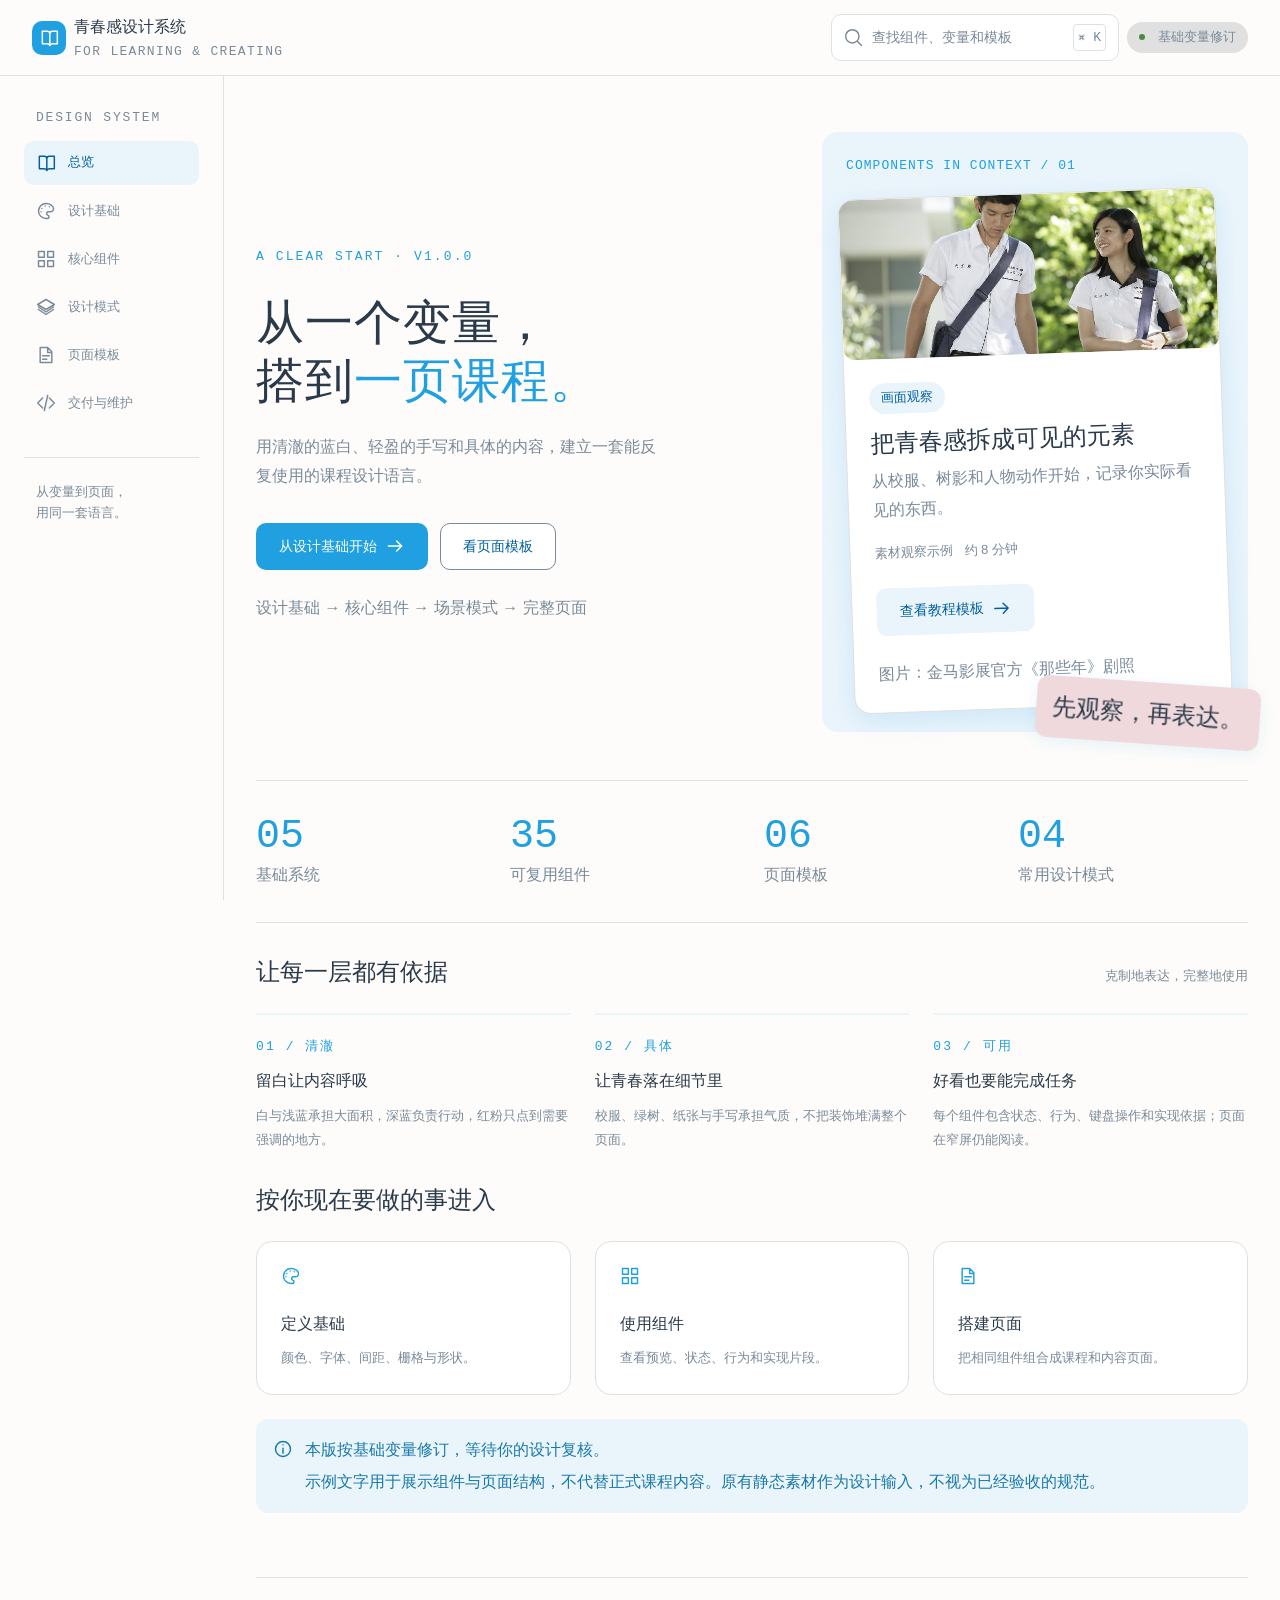
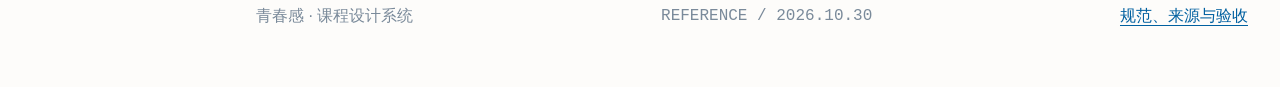
==== commit 288bd4b4: "统一卡片标题与引言角色并刷新共享资源版本" ====
--- a/index.html
+++ b/index.html
@@ -7,13 +7,13 @@
   <meta name="description" content="青春感课程设计系统：设计基础、35个组件、设计模式和6套页面模板。">
   <title>青春感 · 课程设计系统</title>
   <link rel="icon" href="assets/favicon.svg" type="image/svg+xml">
-  <link rel="stylesheet" href="tokens.css?v=reference-1">
-  <link rel="stylesheet" href="system.css?v=reference-1">
-  <script src="qa-summary.js?v=reference-1" defer></script>
+  <link rel="stylesheet" href="tokens.css?v=reference-2">
+  <link rel="stylesheet" href="system.css?v=reference-2">
+  <script src="qa-summary.js?v=reference-2" defer></script>
   <script src="system.js" defer></script>
   <script src="select.js" defer></script>
-  <script src="tokens.js?v=reference-1" defer></script>
-  <script src="docs.js?v=reference-1" defer></script>
+  <script src="tokens.js?v=reference-2" defer></script>
+  <script src="docs.js?v=reference-2" defer></script>
 </head>
 <body>
   <a class="skip" href="#main-content">跳到主要内容</a>
--- a/system.css
+++ b/system.css
@@ -1,10 +1,10 @@
 *{box-sizing:border-box}html{scroll-behavior:smooth;scroll-padding-top:96px}body{margin:0;background:var(--semantic-bg);color:var(--semantic-text);font:400 var(--font-size-body)/1.8 var(--font-body);-webkit-text-size-adjust:100%}button,input,select,textarea{font:inherit}button,a,input,select,textarea,summary{touch-action:manipulation}button{cursor:pointer}button:disabled{cursor:not-allowed}a{color:var(--semantic-action);text-underline-offset:4px}a:hover{text-decoration-thickness:2px}img{max-width:100%;display:block;border-radius:var(--radius-image)}svg{flex-shrink:0;vertical-align:middle}h1,h2,h3,h4,p,figure{margin:0}h1,h2,h3,h4{line-height:1.2;font-weight:500}h1{font-family:var(--font-display);line-height:var(--text-hero-leading);font-size:var(--font-size-hero);letter-spacing:.02em}h2{font-family:var(--font-display);line-height:var(--text-title-leading);font-size:var(--font-size-title);letter-spacing:0}h3,h4{font-family:var(--font-body);font-size:var(--font-size-body);line-height:var(--text-body-leading)}p+p{margin-top:var(--space-4)}[hidden]{display:none!important}:focus-visible{outline:var(--component-focus-width) solid var(--semantic-focus);outline-offset:var(--component-focus-offset)}::selection{background:var(--color-surface-blue)}.sr-only{position:absolute;width:1px;height:1px;padding:0;margin:-1px;overflow:hidden;clip:rect(0,0,0,0);white-space:nowrap;border:0}.skip{position:fixed;top:8px;left:8px;z-index:110;transform:translateY(-200%);background:white;padding:12px 24px}.skip:focus{transform:none}.mono,code,kbd{font-family:var(--font-mono)}.muted{color:var(--semantic-muted);font-size:var(--text-caption-size);line-height:var(--text-caption-leading);font-family:var(--text-caption-font)}.small{font-size:var(--text-caption-size);line-height:var(--text-caption-leading);font-family:var(--text-caption-font)}.caption{font-size:var(--text-caption-size);line-height:var(--text-caption-leading);color:var(--semantic-muted);font-family:var(--text-caption-font)}.display{font-family:var(--font-display);font-weight:500}.eyebrow{font:500 var(--font-size-caption)/1.6 var(--font-mono);letter-spacing:.16em;color:var(--semantic-action);text-transform:uppercase}.row{display:flex;align-items:center;gap:12px;flex-wrap:wrap}.between{justify-content:space-between}.stack{display:grid;gap:16px}.mt{margin-top:24px}.tight{gap:8px}.grow{flex:1;min-width:0}.nowrap{white-space:nowrap}.divider{height:1px;background:var(--semantic-line);margin:24px 0}.grid2{display:grid;grid-template-columns:repeat(2,minmax(0,1fr));gap:24px}.grid3{display:grid;grid-template-columns:repeat(3,minmax(0,1fr));gap:24px}.panel{background:var(--semantic-surface);border:1px solid var(--semantic-line);border-radius:var(--radius-card);padding:24px}.link{background:none;border:0;padding:0;color:var(--semantic-action);text-decoration:underline;text-underline-offset:4px}.icon{width:20px;height:20px;stroke-width:1.75;fill:none;stroke:currentColor;stroke-linecap:round;stroke-linejoin:round}.icon.large{width:32px;height:32px}.number{font-family:var(--font-mono);font-variant-numeric:tabular-nums}.mark{display:inline-grid;place-items:center;width:34px;height:34px;border-radius:var(--radius-control);background:var(--semantic-action);color:white}.brand{display:flex;gap:8px;align-items:center;text-decoration:none;color:var(--semantic-text);font-weight:500;white-space:nowrap}.brand small{display:block;font:var(--font-size-caption)/1.6 var(--font-mono);letter-spacing:.1em;color:var(--semantic-muted)}
 /* Reusable controls: all dimensions and roles come from tokens.css. */
-.btn{display:inline-flex;align-items:center;justify-content:center;gap:8px;min-height:var(--component-button-height-md);padding:var(--component-button-padding-y) var(--component-button-padding-x);border:1px solid transparent;border-radius:var(--radius-control);font-size:var(--font-size-control);font-weight:400;text-decoration:none;white-space:nowrap;transition:background var(--motion-fast),box-shadow var(--motion-fast),transform var(--motion-fast);line-height:var(--text-body-leading)}.btn:hover:not(:disabled){box-shadow:var(--shadow-sm)}.btn:active:not(:disabled){transform:translateY(1px)}.btn.primary{background:var(--semantic-action);color:white}.btn.primary:hover:not(:disabled){background:var(--semantic-action-hover)}.btn.primary:active:not(:disabled){background:var(--semantic-action-pressed)}.btn.secondary{background:var(--semantic-subtle);color:var(--semantic-action)}.btn.secondary:hover{background:var(--color-surface-blue)}.btn.outline{background:var(--semantic-surface);border-color:var(--semantic-control-border);color:var(--semantic-action)}.btn.quiet{color:var(--semantic-action);background:transparent}.btn.danger{background:var(--semantic-danger);color:white}.btn:disabled,.btn[aria-disabled=true]{background:var(--semantic-disabled-bg);color:var(--semantic-disabled-text);box-shadow:none;transform:none}.btn.sm{min-height:32px;padding:0 12px;font-size:var(--font-size-control)}.btn.lg{min-height:52px;padding:0 24px;font-size:var(--font-size-control)}.btn.round{border-radius:var(--radius-full)}.icon-btn{width:44px;height:44px;padding:0;flex:none}.button-group{display:inline-flex;gap:0}.button-group>.btn{border-radius:0}.button-group>.btn:first-child{border-radius:10px 0 0 10px}.button-group>.btn:last-child{border-radius:0 10px 10px 0}.button-group>.btn+.btn{margin-left:-1px}.chip{display:inline-flex;align-items:center;gap:8px;padding:4px 11px;border:1px solid transparent;border-radius:var(--radius-full);font-size:var(--font-size-caption);line-height:1.6;color:var(--semantic-action);background:var(--semantic-subtle);white-space:nowrap}.chip.success{background:var(--color-white);color:var(--semantic-success)}.chip.warm{background:var(--color-mist-pink);color:#2A3A4A}.chip.warning{background:var(--color-warning-surface);color:var(--semantic-warning)}.chip.neutral{background:var(--color-april-gray);color:var(--semantic-muted)}button.chip{min-height:32px;font-size:var(--font-size-caption)}button.chip[aria-pressed=true]{background:var(--semantic-action);color:white}.chip .close-tag{padding:0;background:none;border:0;color:inherit;line-height:1.6}.chip .icon{width:14px;height:14px}.field{display:grid;gap:8px;font-size:var(--font-size-control);max-width:100%}.field>label,.field>span:first-child{font-weight:500}.control{display:flex;align-items:center;gap:8px;min-height:44px;padding:0 12px;border:1px solid var(--semantic-control-border);border-radius:var(--radius-control);background:var(--semantic-surface)}.control:focus-within{border-color:var(--semantic-focus);box-shadow:0 0 0 3px rgba(32,160,224,.14)}.control input{padding:0;min-width:0;width:100%;border:0;background:none;outline:none!important;color:var(--semantic-text);font-size:var(--font-size-control);min-height:42px}.control input::placeholder,textarea::placeholder{color:var(--semantic-muted)}.control:has(:disabled){background:var(--color-april-gray);color:var(--semantic-disabled-text)}.control:has([aria-invalid=true]){border-color:var(--semantic-danger)}input[type=date],select,textarea{width:100%;border:1px solid var(--semantic-control-border);border-radius:var(--radius-control);background:var(--semantic-surface);color:var(--semantic-text);padding:10px 12px;min-height:44px;font-size:var(--font-size-control)}select{cursor:pointer}textarea{min-height:116px;resize:vertical;line-height:1.8}textarea[aria-invalid=true]{border-color:var(--semantic-danger)}.hint{font-size:var(--text-caption-size);color:var(--semantic-muted);line-height:var(--text-caption-leading);font-family:var(--text-caption-font)}.error-text{font-size:var(--text-caption-size);color:var(--semantic-danger);line-height:var(--text-caption-leading);font-family:var(--text-caption-font)}.check,.radio,.switch{display:inline-flex;align-items:center;gap:10px;font-size:var(--font-size-control);cursor:pointer;min-height:32px}.check input,.radio input{accent-color:var(--semantic-action);width:18px;height:18px;margin:0}.check:has(:disabled),.radio:has(:disabled){color:var(--semantic-disabled-text);cursor:not-allowed}.switch input{position:absolute;opacity:0;width:1px;height:1px}.switch .track{width:40px;height:24px;border-radius:99px;background:var(--semantic-control-border);padding:3px;transition:background var(--motion-fast)}.switch .track:before{content:'';display:block;background:white;width:18px;height:18px;border-radius:50%;box-shadow:var(--shadow-xs);transition:transform var(--motion-fast)}.switch input:checked+.track{background:var(--semantic-action)}.switch input:checked+.track:before{transform:translateX(16px)}.switch input:focus-visible+.track{outline:3px solid var(--semantic-focus);outline-offset:3px}.switch input:disabled+.track{opacity:.5}.alert{padding:16px;border:1px solid var(--color-surface-blue);border-radius:var(--radius-sm);background:var(--semantic-subtle);color:var(--semantic-action);display:flex;align-items:flex-start;gap:12px;font-size:var(--font-size-body)}.alert.success{background:var(--color-white);color:var(--semantic-success);border-color:#4A8B3B}.alert.warning{background:var(--color-warning-surface);color:var(--semantic-warning);border-color:#F5C542}.alert.error{background:var(--color-error-surface);color:var(--semantic-danger);border-color:#C21F26}.alert strong{display:block;margin-bottom:3px}.alert .icon{margin-top:3px}.alert button{margin-left:auto}.spinner{width:18px;height:18px;display:inline-block;border:2px solid currentColor;border-right-color:transparent;border-radius:50%;animation:spin .8s linear infinite;vertical-align:middle}.loading-inline{display:flex;align-items:center;gap:8px;font-size:var(--font-size-body);color:var(--semantic-action)}.skeleton{border-radius:6px;background:linear-gradient(90deg,#E0E0E0,#FDFCFA,#E0E0E0);background-size:200% 100%;animation:shimmer 1.5s infinite;height:16px}.skeleton-cover{height:94px;border-radius:10px}.skeleton-row{margin:12px 0;width:90%}.skeleton-row.short{width:58%}.progress{height:6px;background:var(--color-surface-blue);border-radius:99px;overflow:hidden}.progress>span{display:block;height:100%;background:var(--semantic-action);border-radius:99px;transition:width var(--motion-base)}.empty{text-align:center;padding:32px 16px}.empty .empty-icon{width:56px;height:56px;display:grid;place-items:center;margin:0 auto 16px;border-radius:50%;background:var(--semantic-subtle);color:var(--semantic-action)}.empty h4{font-size:var(--font-size-body);margin-bottom:8px}.empty p{font-size:var(--font-size-body);color:var(--semantic-muted);margin-bottom:16px}.tooltip-wrap{position:relative;display:inline-flex}.tooltip{position:absolute;z-index:50;left:50%;bottom:calc(100% + 8px);transform:translateX(-50%);width:max-content;max-width:220px;padding:8px 12px;border-radius:var(--radius-sm);background:var(--color-ink);color:white;font-size:var(--font-size-body);pointer-events:none;opacity:0;visibility:hidden}.tooltip-wrap:hover .tooltip,.tooltip-wrap:focus-within .tooltip{opacity:1;visibility:visible}.tooltip-wrap[data-suppressed] .tooltip{opacity:0;visibility:hidden}.breadcrumb{display:flex;align-items:center;gap:8px;flex-wrap:wrap;font-size:var(--text-caption-size);color:var(--semantic-muted);line-height:var(--text-caption-leading);font-family:var(--text-caption-font)}.breadcrumb a{color:var(--semantic-muted);text-decoration:none}.breadcrumb span[aria-current]{color:var(--semantic-text);font-weight:500}.breadcrumb .icon{width:12px;height:12px}.tabs{display:flex;gap:8px;border-bottom:1px solid var(--semantic-line);overflow-x:auto;scrollbar-width:thin}.tab{background:none;border:0;color:var(--semantic-muted);min-height:44px;padding:0 14px;border-bottom:2px solid transparent;white-space:nowrap;font-size:var(--font-size-control)}.tab[aria-selected=true]{color:var(--semantic-action);border-bottom-color:var(--semantic-action);font-weight:500}.tab-panel{padding:20px 0}.pagination{display:flex;align-items:center;gap:8px;flex-wrap:wrap}.pagination button{min-width:36px;height:36px;border:1px solid var(--semantic-line);background:var(--semantic-surface);border-radius:var(--radius-sm);color:var(--semantic-text);font-size:var(--font-size-caption)}.pagination button[aria-current=page]{background:var(--semantic-action);color:white;border-color:var(--semantic-action)}.pagination button:disabled{color:var(--semantic-disabled-text);background:var(--color-april-gray)}.steps{display:flex;gap:12px;list-style:none;padding:0;margin:0}.steps li{display:flex;gap:8px;align-items:center;flex:1;font-size:var(--font-size-caption)}.steps li+li:before{content:'';width:20px;height:1px;background:var(--semantic-line);margin-right:4px}.step-dot{height:28px;width:28px;display:grid;place-items:center;border-radius:50%;background:var(--color-april-gray);color:var(--semantic-muted);font:var(--font-size-caption)/1.6 var(--font-mono)}.steps [aria-current=step] .step-dot{background:var(--semantic-action);color:white}.steps .complete .step-dot{background:var(--color-white);color:var(--semantic-success)}.table-wrap{overflow:auto;border:1px solid var(--semantic-line);border-radius:12px}.table{border-collapse:collapse;width:100%;font-size:var(--font-size-caption);white-space:nowrap}.table th,.table td{text-align:left;padding:13px 16px;border-bottom:1px solid var(--semantic-line);vertical-align:top;font-family:var(--text-caption-font);line-height:var(--text-caption-leading)}.table th{font-size:var(--text-caption-size);background:var(--color-april-gray);color:var(--semantic-muted);font-weight:500;font-family:var(--text-caption-font);line-height:var(--text-caption-leading)}.table tr:last-child td{border-bottom:0}.table tbody tr:hover{background:var(--color-surface-blue)}.table th button{background:none;border:0;color:inherit;padding:0;display:flex;align-items:center;gap:8px;font-family:var(--text-caption-font);line-height:var(--text-caption-leading)}.card{background:var(--semantic-surface);border:1px solid var(--semantic-line);border-radius:var(--radius-card);overflow:hidden;transition:box-shadow var(--motion-base),transform var(--motion-base)}.card:hover{box-shadow:var(--shadow-sm)}.card-media{aspect-ratio:16/9;object-fit:cover;width:100%;border-radius:var(--radius-image)}.card-content{padding:24px}.card h3{font:500 var(--font-size-body)/1.8 var(--font-display);margin:12px 0 8px}.card p{font-size:var(--font-size-body);color:var(--semantic-muted)}.card .meta{display:flex;gap:12px;margin-top:16px;font-size:var(--font-size-caption);color:var(--semantic-muted)}.list{list-style:none;margin:0;padding:0}.list>li{padding:16px 0;border-bottom:1px solid var(--semantic-line);display:flex;align-items:center;gap:16px;font-size:var(--font-size-body)}.list>li:last-child{border-bottom:0}.list h4{font-size:var(--font-size-body)}.list p{font-size:var(--font-size-body);color:var(--semantic-muted);margin-top:5px}.list .number{color:var(--semantic-action);font-size:var(--font-size-caption)}.avatar{display:inline-grid;place-items:center;flex:none;width:40px;height:40px;background:var(--color-surface-blue);color:var(--semantic-action);font-weight:500;border-radius:50%;font-size:var(--font-size-body)}.avatar.sm{width:28px;height:28px;font-size:var(--font-size-caption)}.avatar.lg{width:56px;height:56px;font-size:var(--font-size-title)}.avatar-group{display:flex;padding-left:8px}.avatar-group .avatar{margin-left:-8px;border:2px solid var(--semantic-surface)}.accordion{border:1px solid var(--semantic-line);border-radius:var(--radius-control);padding:0 16px}.accordion+.accordion{margin-top:8px}.accordion summary{cursor:pointer;padding:16px 0;font-size:var(--font-size-body);font-weight:500}.accordion>div{padding:0 0 16px;font-size:var(--font-size-body);color:var(--semantic-muted)}.directory{border:1px solid var(--semantic-line);border-radius:12px;padding:12px;background:var(--semantic-surface)}.directory details{padding:8px}.directory summary{font-size:var(--text-caption-size);cursor:pointer;font-weight:500;line-height:var(--text-caption-leading);font-family:var(--text-caption-font)}.directory a{display:block;text-decoration:none;font-size:var(--text-caption-size);padding:8px 12px;border-radius:var(--radius-sm);margin-top:4px;color:var(--semantic-muted);line-height:var(--text-caption-leading);font-family:var(--text-caption-font)}.directory a[aria-current=page]{background:var(--semantic-subtle);color:var(--semantic-action)}.anchor-nav{border-left:1px solid var(--semantic-line);padding-left:16px;display:grid;gap:8px}.anchor-nav a{font-size:var(--text-caption-size);color:var(--semantic-muted);text-decoration:none;line-height:var(--text-caption-leading);font-family:var(--text-caption-font)}.anchor-nav a.active{color:var(--semantic-action);font-weight:500;font-size:var(--text-caption-size);line-height:var(--text-caption-leading);font-family:var(--text-caption-font)}.site-header{height:68px;display:flex;align-items:center;justify-content:space-between;gap:24px;border-bottom:1px solid var(--semantic-line);padding:0 24px;background:var(--semantic-surface)}.site-links{display:flex;gap:24px;font-size:var(--font-size-caption)}.site-links a{text-decoration:none;color:var(--semantic-muted)}.site-links a[aria-current=page]{color:var(--semantic-action);font-weight:500}.site-footer{display:flex;gap:24px;flex-wrap:wrap;align-items:center;justify-content:space-between;padding:24px 0;border-top:1px solid var(--semantic-line);font-size:var(--font-size-body);color:var(--semantic-muted)}.site-footer a{font-size:var(--font-size-body)}.dropzone{border:1px dashed var(--semantic-control-border);border-radius:12px;background:var(--color-surface-blue);padding:24px;text-align:center;font-size:var(--font-size-body);cursor:pointer;display:block}.dropzone.drag{border-color:var(--semantic-action);box-shadow:0 0 0 3px var(--color-surface-blue)}.dropzone .icon{width:28px;height:28px;color:var(--semantic-action);margin-bottom:8px}.dropzone input{display:block;max-width:100%;font-size:var(--font-size-control);margin:12px auto 0}.file-result{display:flex;gap:12px;align-items:center;padding:12px;border:1px solid var(--semantic-line);border-radius:var(--radius-control);margin-top:12px;font-size:var(--font-size-caption)}.file-result .grow{overflow-wrap:anywhere}.file-result .btn{margin-left:auto}.calendar{max-width:320px;border:1px solid var(--semantic-line);border-radius:12px;padding:12px;background:white}.calendar .week,.calendar .days{display:grid;grid-template-columns:repeat(7,minmax(0,1fr));gap:2px;text-align:center}.calendar .week{font-size:var(--font-size-caption);color:var(--semantic-muted);padding:12px 0 8px}.calendar .days button{background:none;border:0;border-radius:var(--radius-sm);min-width:0;height:34px;font:var(--font-size-caption)/1.6 var(--font-mono);color:var(--semantic-text)}.calendar .days button:hover{background:var(--semantic-subtle)}.calendar .days button[aria-pressed=true]{background:var(--semantic-action);color:white}.calendar .days button.today{box-shadow:inset 0 0 0 1px var(--semantic-action)}.calendar .days button:disabled{color:var(--semantic-disabled-text)}.rich{max-width:var(--component-reading-width);font-size:var(--font-size-body);line-height:1.8}.rich>p{margin:16px 0}.rich h2{font-size:var(--font-size-title);margin:32px 0 16px}.rich h3{font-size:var(--font-size-body);margin:32px 0 12px}.rich ul,.rich ol{padding-left:24px}.rich blockquote{margin:24px 0;border-left:3px solid var(--semantic-brand);background:var(--semantic-subtle);padding:16px 24px;font-family:var(--font-quote);font-size:var(--font-size-title)}.rich img{border-radius:var(--radius-image)}.code-block{border-radius:12px;overflow:hidden;border:1px solid var(--semantic-line);background:var(--color-ink);color:#EAF4FB}.code-bar{display:flex;align-items:center;justify-content:space-between;padding:8px 16px;border-bottom:1px solid #2A3A4A;font:var(--font-size-caption)/1.6 var(--font-mono);color:#E0E0E0}.code-bar button{color:#FFFFFF;background:none;border:0;font-size:var(--font-size-caption);min-height:28px}.code-block pre{margin:0;padding:16px;overflow:auto;font:var(--font-size-caption)/1.6 var(--font-mono);tab-size:2}.toast-region{position:fixed;right:24px;bottom:24px;z-index:var(--layer-toast);display:grid;gap:8px;max-width:calc(100vw - 32px);width:360px}.toast{background:var(--semantic-surface);border:1px solid var(--semantic-line);border-left:3px solid var(--semantic-success);padding:16px 16px;border-radius:var(--radius-control);box-shadow:var(--shadow-md);display:flex;align-items:flex-start;gap:8px;font-size:var(--font-size-body);animation:toast-in var(--motion-base) var(--motion-ease)}.toast.error{border-left-color:var(--semantic-danger)}dialog{border:1px solid var(--semantic-line);border-radius:20px;padding:0;background:var(--semantic-surface);color:var(--semantic-text);width:min(520px,calc(100vw - 32px));max-height:85dvh;box-shadow:var(--shadow-lg)}dialog::backdrop{background:rgba(42,58,74,.38);backdrop-filter:blur(3px)}.dialog-inner{padding:32px}.dialog-inner h2{font-size:var(--font-size-title);margin-bottom:12px}.dialog-actions{display:flex;justify-content:flex-end;gap:12px;margin-top:24px}.drawer{height:100dvh;max-height:none;margin:0;width:min(320px,90vw);border-radius:0 16px 16px 0;border:0;box-shadow:var(--shadow-lg)}.search-dialog{width:min(640px,calc(100vw - 32px))}.search-dialog .control{margin:20px}.search-results{list-style:none;padding:0 12px 12px;margin:0;max-height:50vh;overflow:auto}.search-results a{display:flex;justify-content:space-between;gap:24px;padding:12px;border-radius:var(--radius-sm);text-decoration:none;font-size:var(--font-size-body)}.search-results a:hover{background:var(--semantic-subtle)}
+.btn{display:inline-flex;align-items:center;justify-content:center;gap:8px;min-height:var(--component-button-height-md);padding:var(--component-button-padding-y) var(--component-button-padding-x);border:1px solid transparent;border-radius:var(--radius-control);font-size:var(--font-size-control);font-weight:400;text-decoration:none;white-space:nowrap;transition:background var(--motion-fast),box-shadow var(--motion-fast),transform var(--motion-fast);line-height:var(--text-body-leading)}.btn:hover:not(:disabled){box-shadow:var(--shadow-sm)}.btn:active:not(:disabled){transform:translateY(1px)}.btn.primary{background:var(--semantic-action);color:white}.btn.primary:hover:not(:disabled){background:var(--semantic-action-hover)}.btn.primary:active:not(:disabled){background:var(--semantic-action-pressed)}.btn.secondary{background:var(--semantic-subtle);color:var(--semantic-action)}.btn.secondary:hover{background:var(--color-surface-blue)}.btn.outline{background:var(--semantic-surface);border-color:var(--semantic-control-border);color:var(--semantic-action)}.btn.quiet{color:var(--semantic-action);background:transparent}.btn.danger{background:var(--semantic-danger);color:white}.btn:disabled,.btn[aria-disabled=true]{background:var(--semantic-disabled-bg);color:var(--semantic-disabled-text);box-shadow:none;transform:none}.btn.sm{min-height:32px;padding:0 12px;font-size:var(--font-size-control)}.btn.lg{min-height:52px;padding:0 24px;font-size:var(--font-size-control)}.btn.round{border-radius:var(--radius-full)}.icon-btn{width:44px;height:44px;padding:0;flex:none}.button-group{display:inline-flex;gap:0}.button-group>.btn{border-radius:0}.button-group>.btn:first-child{border-radius:10px 0 0 10px}.button-group>.btn:last-child{border-radius:0 10px 10px 0}.button-group>.btn+.btn{margin-left:-1px}.chip{display:inline-flex;align-items:center;gap:8px;padding:4px 11px;border:1px solid transparent;border-radius:var(--radius-full);font-size:var(--font-size-caption);line-height:1.6;color:var(--semantic-action);background:var(--semantic-subtle);white-space:nowrap}.chip.success{background:var(--color-white);color:var(--semantic-success)}.chip.warm{background:var(--color-mist-pink);color:#2A3A4A}.chip.warning{background:var(--color-warning-surface);color:var(--semantic-warning)}.chip.neutral{background:var(--color-april-gray);color:var(--semantic-muted)}button.chip{min-height:32px;font-size:var(--font-size-caption)}button.chip[aria-pressed=true]{background:var(--semantic-action);color:white}.chip .close-tag{padding:0;background:none;border:0;color:inherit;line-height:1.6}.chip .icon{width:14px;height:14px}.field{display:grid;gap:8px;font-size:var(--font-size-control);max-width:100%}.field>label,.field>span:first-child{font-weight:500}.control{display:flex;align-items:center;gap:8px;min-height:44px;padding:0 12px;border:1px solid var(--semantic-control-border);border-radius:var(--radius-control);background:var(--semantic-surface)}.control:focus-within{border-color:var(--semantic-focus);box-shadow:0 0 0 3px rgba(32,160,224,.14)}.control input{padding:0;min-width:0;width:100%;border:0;background:none;outline:none!important;color:var(--semantic-text);font-size:var(--font-size-control);min-height:42px}.control input::placeholder,textarea::placeholder{color:var(--semantic-muted)}.control:has(:disabled){background:var(--color-april-gray);color:var(--semantic-disabled-text)}.control:has([aria-invalid=true]){border-color:var(--semantic-danger)}input[type=date],select,textarea{width:100%;border:1px solid var(--semantic-control-border);border-radius:var(--radius-control);background:var(--semantic-surface);color:var(--semantic-text);padding:10px 12px;min-height:44px;font-size:var(--font-size-control)}select{cursor:pointer}textarea{min-height:116px;resize:vertical;line-height:1.8}textarea[aria-invalid=true]{border-color:var(--semantic-danger)}.hint{font-size:var(--text-caption-size);color:var(--semantic-muted);line-height:var(--text-caption-leading);font-family:var(--text-caption-font)}.error-text{font-size:var(--text-caption-size);color:var(--semantic-danger);line-height:var(--text-caption-leading);font-family:var(--text-caption-font)}.check,.radio,.switch{display:inline-flex;align-items:center;gap:10px;font-size:var(--font-size-control);cursor:pointer;min-height:32px}.check input,.radio input{accent-color:var(--semantic-action);width:18px;height:18px;margin:0}.check:has(:disabled),.radio:has(:disabled){color:var(--semantic-disabled-text);cursor:not-allowed}.switch input{position:absolute;opacity:0;width:1px;height:1px}.switch .track{width:40px;height:24px;border-radius:99px;background:var(--semantic-control-border);padding:3px;transition:background var(--motion-fast)}.switch .track:before{content:'';display:block;background:white;width:18px;height:18px;border-radius:50%;box-shadow:var(--shadow-xs);transition:transform var(--motion-fast)}.switch input:checked+.track{background:var(--semantic-action)}.switch input:checked+.track:before{transform:translateX(16px)}.switch input:focus-visible+.track{outline:3px solid var(--semantic-focus);outline-offset:3px}.switch input:disabled+.track{opacity:.5}.alert{padding:16px;border:1px solid var(--color-surface-blue);border-radius:var(--radius-sm);background:var(--semantic-subtle);color:var(--semantic-action);display:flex;align-items:flex-start;gap:12px;font-size:var(--font-size-body)}.alert.success{background:var(--color-white);color:var(--semantic-success);border-color:#4A8B3B}.alert.warning{background:var(--color-warning-surface);color:var(--semantic-warning);border-color:#F5C542}.alert.error{background:var(--color-error-surface);color:var(--semantic-danger);border-color:#C21F26}.alert strong{display:block;margin-bottom:3px}.alert .icon{margin-top:3px}.alert button{margin-left:auto}.spinner{width:18px;height:18px;display:inline-block;border:2px solid currentColor;border-right-color:transparent;border-radius:50%;animation:spin .8s linear infinite;vertical-align:middle}.loading-inline{display:flex;align-items:center;gap:8px;font-size:var(--font-size-body);color:var(--semantic-action)}.skeleton{border-radius:6px;background:linear-gradient(90deg,#E0E0E0,#FDFCFA,#E0E0E0);background-size:200% 100%;animation:shimmer 1.5s infinite;height:16px}.skeleton-cover{height:94px;border-radius:10px}.skeleton-row{margin:12px 0;width:90%}.skeleton-row.short{width:58%}.progress{height:6px;background:var(--color-surface-blue);border-radius:99px;overflow:hidden}.progress>span{display:block;height:100%;background:var(--semantic-action);border-radius:99px;transition:width var(--motion-base)}.empty{text-align:center;padding:32px 16px}.empty .empty-icon{width:56px;height:56px;display:grid;place-items:center;margin:0 auto 16px;border-radius:50%;background:var(--semantic-subtle);color:var(--semantic-action)}.empty h4{font-size:var(--font-size-body);margin-bottom:8px}.empty p{font-size:var(--font-size-body);color:var(--semantic-muted);margin-bottom:16px}.tooltip-wrap{position:relative;display:inline-flex}.tooltip{position:absolute;z-index:50;left:50%;bottom:calc(100% + 8px);transform:translateX(-50%);width:max-content;max-width:220px;padding:8px 12px;border-radius:var(--radius-sm);background:var(--color-ink);color:white;font-size:var(--font-size-body);pointer-events:none;opacity:0;visibility:hidden}.tooltip-wrap:hover .tooltip,.tooltip-wrap:focus-within .tooltip{opacity:1;visibility:visible}.tooltip-wrap[data-suppressed] .tooltip{opacity:0;visibility:hidden}.breadcrumb{display:flex;align-items:center;gap:8px;flex-wrap:wrap;font-size:var(--text-caption-size);color:var(--semantic-muted);line-height:var(--text-caption-leading);font-family:var(--text-caption-font)}.breadcrumb a{color:var(--semantic-muted);text-decoration:none}.breadcrumb span[aria-current]{color:var(--semantic-text);font-weight:500}.breadcrumb .icon{width:12px;height:12px}.tabs{display:flex;gap:8px;border-bottom:1px solid var(--semantic-line);overflow-x:auto;scrollbar-width:thin}.tab{background:none;border:0;color:var(--semantic-muted);min-height:44px;padding:0 14px;border-bottom:2px solid transparent;white-space:nowrap;font-size:var(--font-size-control)}.tab[aria-selected=true]{color:var(--semantic-action);border-bottom-color:var(--semantic-action);font-weight:500}.tab-panel{padding:20px 0}.pagination{display:flex;align-items:center;gap:8px;flex-wrap:wrap}.pagination button{min-width:36px;height:36px;border:1px solid var(--semantic-line);background:var(--semantic-surface);border-radius:var(--radius-sm);color:var(--semantic-text);font-size:var(--font-size-caption)}.pagination button[aria-current=page]{background:var(--semantic-action);color:white;border-color:var(--semantic-action)}.pagination button:disabled{color:var(--semantic-disabled-text);background:var(--color-april-gray)}.steps{display:flex;gap:12px;list-style:none;padding:0;margin:0}.steps li{display:flex;gap:8px;align-items:center;flex:1;font-size:var(--font-size-caption)}.steps li+li:before{content:'';width:20px;height:1px;background:var(--semantic-line);margin-right:4px}.step-dot{height:28px;width:28px;display:grid;place-items:center;border-radius:50%;background:var(--color-april-gray);color:var(--semantic-muted);font:var(--font-size-caption)/1.6 var(--font-mono)}.steps [aria-current=step] .step-dot{background:var(--semantic-action);color:white}.steps .complete .step-dot{background:var(--color-white);color:var(--semantic-success)}.table-wrap{overflow:auto;border:1px solid var(--semantic-line);border-radius:12px}.table{border-collapse:collapse;width:100%;font-size:var(--font-size-caption);white-space:nowrap}.table th,.table td{text-align:left;padding:13px 16px;border-bottom:1px solid var(--semantic-line);vertical-align:top;font-family:var(--text-caption-font);line-height:var(--text-caption-leading)}.table th{font-size:var(--text-caption-size);background:var(--color-april-gray);color:var(--semantic-muted);font-weight:500;font-family:var(--text-caption-font);line-height:var(--text-caption-leading)}.table tr:last-child td{border-bottom:0}.table tbody tr:hover{background:var(--color-surface-blue)}.table th button{background:none;border:0;color:inherit;padding:0;display:flex;align-items:center;gap:8px;font-family:var(--text-caption-font);line-height:var(--text-caption-leading)}.card{background:var(--semantic-surface);border:1px solid var(--semantic-line);border-radius:var(--radius-card);overflow:hidden;transition:box-shadow var(--motion-base),transform var(--motion-base)}.card:hover{box-shadow:var(--shadow-sm)}.card-media{aspect-ratio:16/9;object-fit:cover;width:100%;border-radius:var(--radius-image)}.card-content{padding:24px}.card h3{font:500 var(--font-size-title)/1.4 var(--font-display);margin:12px 0 8px}.card p{font-size:var(--font-size-body);color:var(--semantic-muted)}.card .meta{display:flex;gap:12px;margin-top:16px;font-size:var(--font-size-caption);color:var(--semantic-muted)}.list{list-style:none;margin:0;padding:0}.list>li{padding:16px 0;border-bottom:1px solid var(--semantic-line);display:flex;align-items:center;gap:16px;font-size:var(--font-size-body)}.list>li:last-child{border-bottom:0}.list h4{font-size:var(--font-size-body)}.list p{font-size:var(--font-size-body);color:var(--semantic-muted);margin-top:5px}.list .number{color:var(--semantic-action);font-size:var(--font-size-caption)}.avatar{display:inline-grid;place-items:center;flex:none;width:40px;height:40px;background:var(--color-surface-blue);color:var(--semantic-action);font-weight:500;border-radius:50%;font-size:var(--font-size-body)}.avatar.sm{width:28px;height:28px;font-size:var(--font-size-caption)}.avatar.lg{width:56px;height:56px;font-size:var(--font-size-title)}.avatar-group{display:flex;padding-left:8px}.avatar-group .avatar{margin-left:-8px;border:2px solid var(--semantic-surface)}.accordion{border:1px solid var(--semantic-line);border-radius:var(--radius-control);padding:0 16px}.accordion+.accordion{margin-top:8px}.accordion summary{cursor:pointer;padding:16px 0;font-size:var(--font-size-body);font-weight:500}.accordion>div{padding:0 0 16px;font-size:var(--font-size-body);color:var(--semantic-muted)}.directory{border:1px solid var(--semantic-line);border-radius:12px;padding:12px;background:var(--semantic-surface)}.directory details{padding:8px}.directory summary{font-size:var(--text-caption-size);cursor:pointer;font-weight:500;line-height:var(--text-caption-leading);font-family:var(--text-caption-font)}.directory a{display:block;text-decoration:none;font-size:var(--text-caption-size);padding:8px 12px;border-radius:var(--radius-sm);margin-top:4px;color:var(--semantic-muted);line-height:var(--text-caption-leading);font-family:var(--text-caption-font)}.directory a[aria-current=page]{background:var(--semantic-subtle);color:var(--semantic-action)}.anchor-nav{border-left:1px solid var(--semantic-line);padding-left:16px;display:grid;gap:8px}.anchor-nav a{font-size:var(--text-caption-size);color:var(--semantic-muted);text-decoration:none;line-height:var(--text-caption-leading);font-family:var(--text-caption-font)}.anchor-nav a.active{color:var(--semantic-action);font-weight:500;font-size:var(--text-caption-size);line-height:var(--text-caption-leading);font-family:var(--text-caption-font)}.site-header{height:68px;display:flex;align-items:center;justify-content:space-between;gap:24px;border-bottom:1px solid var(--semantic-line);padding:0 24px;background:var(--semantic-surface)}.site-links{display:flex;gap:24px;font-size:var(--font-size-caption)}.site-links a{text-decoration:none;color:var(--semantic-muted)}.site-links a[aria-current=page]{color:var(--semantic-action);font-weight:500}.site-footer{display:flex;gap:24px;flex-wrap:wrap;align-items:center;justify-content:space-between;padding:24px 0;border-top:1px solid var(--semantic-line);font-size:var(--font-size-body);color:var(--semantic-muted)}.site-footer a{font-size:var(--font-size-body)}.dropzone{border:1px dashed var(--semantic-control-border);border-radius:12px;background:var(--color-surface-blue);padding:24px;text-align:center;font-size:var(--font-size-body);cursor:pointer;display:block}.dropzone.drag{border-color:var(--semantic-action);box-shadow:0 0 0 3px var(--color-surface-blue)}.dropzone .icon{width:28px;height:28px;color:var(--semantic-action);margin-bottom:8px}.dropzone input{display:block;max-width:100%;font-size:var(--font-size-control);margin:12px auto 0}.file-result{display:flex;gap:12px;align-items:center;padding:12px;border:1px solid var(--semantic-line);border-radius:var(--radius-control);margin-top:12px;font-size:var(--font-size-caption)}.file-result .grow{overflow-wrap:anywhere}.file-result .btn{margin-left:auto}.calendar{max-width:320px;border:1px solid var(--semantic-line);border-radius:12px;padding:12px;background:white}.calendar .week,.calendar .days{display:grid;grid-template-columns:repeat(7,minmax(0,1fr));gap:2px;text-align:center}.calendar .week{font-size:var(--font-size-caption);color:var(--semantic-muted);padding:12px 0 8px}.calendar .days button{background:none;border:0;border-radius:var(--radius-sm);min-width:0;height:34px;font:var(--font-size-caption)/1.6 var(--font-mono);color:var(--semantic-text)}.calendar .days button:hover{background:var(--semantic-subtle)}.calendar .days button[aria-pressed=true]{background:var(--semantic-action);color:white}.calendar .days button.today{box-shadow:inset 0 0 0 1px var(--semantic-action)}.calendar .days button:disabled{color:var(--semantic-disabled-text)}.rich{max-width:var(--component-reading-width);font-size:var(--font-size-body);line-height:1.8}.rich>p{margin:16px 0}.rich h2{font-size:var(--font-size-title);margin:32px 0 16px}.rich h3{font-size:var(--font-size-body);margin:32px 0 12px}.rich ul,.rich ol{padding-left:24px}.rich blockquote{margin:24px 0;border-left:3px solid var(--semantic-brand);background:var(--semantic-subtle);padding:16px 24px;font-family:var(--font-quote);font-size:var(--font-size-title)}.rich img{border-radius:var(--radius-image)}.code-block{border-radius:12px;overflow:hidden;border:1px solid var(--semantic-line);background:var(--color-ink);color:#EAF4FB}.code-bar{display:flex;align-items:center;justify-content:space-between;padding:8px 16px;border-bottom:1px solid #2A3A4A;font:var(--font-size-caption)/1.6 var(--font-mono);color:#E0E0E0}.code-bar button{color:#FFFFFF;background:none;border:0;font-size:var(--font-size-caption);min-height:28px}.code-block pre{margin:0;padding:16px;overflow:auto;font:var(--font-size-caption)/1.6 var(--font-mono);tab-size:2}.toast-region{position:fixed;right:24px;bottom:24px;z-index:var(--layer-toast);display:grid;gap:8px;max-width:calc(100vw - 32px);width:360px}.toast{background:var(--semantic-surface);border:1px solid var(--semantic-line);border-left:3px solid var(--semantic-success);padding:16px 16px;border-radius:var(--radius-control);box-shadow:var(--shadow-md);display:flex;align-items:flex-start;gap:8px;font-size:var(--font-size-body);animation:toast-in var(--motion-base) var(--motion-ease)}.toast.error{border-left-color:var(--semantic-danger)}dialog{border:1px solid var(--semantic-line);border-radius:20px;padding:0;background:var(--semantic-surface);color:var(--semantic-text);width:min(520px,calc(100vw - 32px));max-height:85dvh;box-shadow:var(--shadow-lg)}dialog::backdrop{background:rgba(42,58,74,.38);backdrop-filter:blur(3px)}.dialog-inner{padding:32px}.dialog-inner h2{font-size:var(--font-size-title);margin-bottom:12px}.dialog-actions{display:flex;justify-content:flex-end;gap:12px;margin-top:24px}.drawer{height:100dvh;max-height:none;margin:0;width:min(320px,90vw);border-radius:0 16px 16px 0;border:0;box-shadow:var(--shadow-lg)}.search-dialog{width:min(640px,calc(100vw - 32px))}.search-dialog .control{margin:20px}.search-results{list-style:none;padding:0 12px 12px;margin:0;max-height:50vh;overflow:auto}.search-results a{display:flex;justify-content:space-between;gap:24px;padding:12px;border-radius:var(--radius-sm);text-decoration:none;font-size:var(--font-size-body)}.search-results a:hover{background:var(--semantic-subtle)}
 /* Documentation application. */
-.doc-header{height:76px;position:sticky;top:0;z-index:var(--layer-sticky);display:flex;align-items:center;justify-content:space-between;gap:24px;padding:0 32px;border-bottom:1px solid var(--semantic-line);background:rgba(253,252,250,.95);backdrop-filter:blur(16px)}.header-search{display:flex;align-items:center;gap:8px;border:1px solid var(--semantic-line);background:white;border-radius:var(--radius-control);padding:9px 12px;width:288px;color:var(--semantic-muted);font-size:var(--font-size-control);white-space:nowrap}.header-search kbd{margin-left:auto;font-size:var(--font-size-caption);border:1px solid var(--semantic-line);border-radius:var(--radius-xs);padding:1px 4px}.doc-shell{display:grid;grid-template-columns:224px minmax(0,1fr);max-width:1600px;margin:auto}.doc-nav{position:sticky;top:76px;height:calc(100dvh - 76px);overflow:auto;border-right:1px solid var(--semantic-line);padding:32px 24px}.nav-group{font:var(--font-size-caption)/1.6 var(--font-mono);color:var(--semantic-muted);letter-spacing:.14em;margin:32px 12px 12px}.nav-group:first-child{margin-top:0}.doc-nav a,.drawer-nav a{display:flex;align-items:center;gap:12px;min-height:44px;padding:8px 12px;border-radius:var(--radius-control);font-size:var(--font-size-caption);color:var(--semantic-muted);text-decoration:none;margin:4px 0}.doc-nav a[aria-current=page],.drawer-nav a[aria-current=page]{background:var(--semantic-subtle);color:var(--semantic-action);font-weight:500}.doc-nav .nav-note{font-size:var(--font-size-caption);line-height:1.6;border-top:1px solid var(--semantic-line);padding:24px 12px;margin-top:32px;color:var(--semantic-muted)}.doc-main{padding:32px 48px 64px;min-width:0;max-width:1280px;width:100%}.mobile-menu{display:none}.page-head{margin-bottom:32px}.page-head h1{margin:8px 0 16px}.page-head p{max-width:64ch;color:var(--semantic-muted);font-size:var(--font-size-body)}.page-head .row{margin-top:24px}.section-head{display:flex;gap:16px;align-items:baseline;justify-content:space-between;margin:32px 0 24px}.section-head h2{font-size:var(--font-size-title)}.section-head p{font-size:var(--font-size-caption);color:var(--semantic-muted)}.hero{display:grid;grid-template-columns:1.12fr .88fr;border-bottom:1px solid var(--semantic-line);padding:24px 0 48px;gap:32px;align-items:center}.hero h1{font-family:var(--font-display);font-size:var(--font-size-hero);line-height:1.2;letter-spacing:.02em;margin:24px 0}.hero h1 em{font-style:normal;color:var(--semantic-action)}.hero p{font-size:var(--font-size-body);color:var(--semantic-muted);max-width:45ch}.hero .row{margin-top:32px}.hero-preview{background:var(--color-surface-blue);padding:32px;border-radius:var(--radius-hero);position:relative}.hero-preview .card{box-shadow:var(--shadow-md);transform:rotate(-2deg)}.hero-preview .card img{height:160px;border-radius:var(--radius-image)}.hero-preview .card h3{font-size:var(--font-size-body)}.hero-preview .sample-label{display:block;font:var(--font-size-caption)/1.6 var(--font-mono);color:var(--semantic-action);letter-spacing:.08em;margin-bottom:16px}.hero-stamp{position:absolute;bottom:-12px;right:-12px;padding:12px 16px;border-radius:12px;background:#F0D9DC;color:#2A3A4A;font-family:var(--font-quote);font-size:var(--font-size-title);transform:rotate(4deg);box-shadow:var(--shadow-sm)}.stats{display:grid;grid-template-columns:repeat(4,1fr);padding:32px 0;border-bottom:1px solid var(--semantic-line);gap:24px}.stats b{display:block;font:var(--font-size-number)/1.2 var(--font-mono);color:var(--semantic-action)}.stats span{font-size:var(--font-size-body);color:var(--semantic-muted)}.principle{padding-top:16px;border-top:2px solid var(--color-surface-blue)}.principle h3{font-size:var(--font-size-body);margin:8px 0}.principle p{font-size:var(--font-size-caption);color:var(--semantic-muted)}.entry-card{display:block;padding:24px;border:1px solid var(--semantic-line);border-radius:var(--radius-card);background:white;text-decoration:none;color:var(--semantic-text)}.entry-card .icon{color:var(--semantic-action);margin-bottom:24px}.entry-card h3{font-size:var(--font-size-body);margin-bottom:8px}.entry-card p{font-size:var(--font-size-caption);color:var(--semantic-muted)}.entry-card:hover{border-color:var(--semantic-action);box-shadow:var(--shadow-sm)}.swatch-grid{display:grid;grid-template-columns:repeat(5,1fr);gap:12px}.swatch{overflow:hidden;border:1px solid var(--semantic-line);border-radius:var(--radius-control);background:white}.swatch button{width:100%;height:66px;border:0;display:block}.swatch .swatch-meta{padding:8px;font:var(--font-size-caption)/1.6 var(--font-mono)}.swatch .swatch-meta strong{display:block;font:var(--font-size-caption)/1.6 var(--font-body);margin-bottom:3px}.token-table td:first-child{font-family:var(--font-mono);font-size:var(--font-size-body)}.token-table td{white-space:normal;overflow-wrap:anywhere}.type-row{padding:24px 0;border-bottom:1px solid var(--semantic-line);display:flex;align-items:baseline;justify-content:space-between;gap:24px}.type-row span:last-child{font:var(--font-size-caption)/1.6 var(--font-mono);color:var(--semantic-muted);flex:none}.space-row{display:flex;align-items:center;gap:16px;margin:12px 0;font:var(--font-size-caption)/1.6 var(--font-mono)}.space-row code{width:66px}.space-bar{height:16px;background:var(--color-surface-blue);border-radius:3px}.ruler-grid{display:grid;grid-template-columns:repeat(12,1fr);gap:8px;height:92px;background:var(--color-surface-blue);padding:16px;border-radius:10px}.ruler-grid i{display:block;background:var(--color-surface-blue);border-radius:3px}.shape-sample{height:76px;display:grid;place-items:center;background:var(--semantic-surface);border:1px solid var(--semantic-line);font:var(--font-size-caption)/1.6 var(--font-mono)}.icon-samples{display:grid;grid-template-columns:repeat(6,1fr);gap:12px}.icon-samples>div{text-align:center;border:1px solid var(--semantic-line);border-radius:var(--radius-control);padding:16px 4px;font-size:var(--font-size-caption)}.icon-samples .icon{display:block;margin:0 auto 8px}.component-tools{display:flex;align-items:center;gap:16px;flex-wrap:wrap;margin-bottom:24px;position:sticky;top:76px;z-index:20;padding:16px 0;background:var(--semantic-bg)}.component-tools .control{width:280px}.component-tools .filters{display:flex;gap:8px;flex-wrap:wrap}.component{scroll-margin-top:160px;border:1px solid var(--semantic-line);border-radius:var(--radius-card);background:var(--semantic-surface);margin-bottom:24px;overflow:hidden}.component-head{padding:24px 24px;border-bottom:1px solid var(--semantic-line);display:flex;align-items:center;justify-content:space-between;gap:16px;flex-wrap:wrap}.component-head h2{font-size:var(--font-size-title)}.component-head h2 small{font:var(--font-size-caption)/1.6 var(--font-mono);color:var(--semantic-muted);margin-left:8px}.component-body{display:grid;grid-template-columns:minmax(0,1.3fr) minmax(220px,.8fr)}.component-stage{padding:32px;min-width:0;background-image:radial-gradient(#E0E0E0 .8px,transparent .8px);background-size:16px 16px}.component-stage .sample-card{max-width:320px}.component-spec{padding:24px;border-left:1px solid var(--semantic-line);background:var(--color-paper);font-size:var(--font-size-caption);min-width:0}.component-spec dt{color:var(--semantic-muted);font-size:var(--font-size-caption);margin-bottom:3px}.component-spec dd{margin:0 0 16px;line-height:1.6;overflow-wrap:anywhere}.component-spec code{font-size:var(--font-size-caption)}.component-code{border-top:1px solid var(--semantic-line);padding:0 24px}.component-code summary{padding:12px 0;cursor:pointer;font-size:var(--font-size-body);color:var(--semantic-action)}.component-code pre{background:var(--color-ink);color:#EAF4FB;padding:16px;border-radius:var(--radius-control);overflow:auto;font:var(--font-size-caption)/1.6 var(--font-mono);margin:0 0 16px}.component-status{display:flex;flex-wrap:wrap;gap:8px;padding:8px 24px;border-top:1px solid var(--semantic-line);font-size:var(--font-size-caption);color:var(--semantic-muted)}.component-status strong{color:var(--semantic-success);font-weight:500}.component-status .pending{color:var(--semantic-warning)}.pattern{padding:32px;background:white;border:1px solid var(--semantic-line);border-radius:var(--radius-card);margin-bottom:24px}.pattern h2{font-size:var(--font-size-title);margin:12px 0}.pattern p{font-size:var(--font-size-body);color:var(--semantic-muted)}.pattern-list{display:grid;grid-template-columns:repeat(3,1fr);gap:24px;margin:24px 0}.pattern-list div{border-top:2px solid var(--color-surface-blue);padding-top:12px;font-size:var(--font-size-caption)}.pattern-list b{display:block;margin-bottom:8px}.template-grid{display:grid;grid-template-columns:repeat(2,minmax(0,1fr));gap:24px}.template-card{padding:24px;border:1px solid var(--semantic-line);border-radius:var(--radius-card);background:white}.template-card h2{font-size:var(--font-size-title);margin:16px 0 8px}.template-card p{font-size:var(--font-size-caption);color:var(--semantic-muted)}.formula{font:var(--font-size-caption)/1.6 var(--font-body);background:var(--color-surface-blue);border-left:2px solid var(--semantic-brand);padding:12px 16px;margin:16px 0}.wireframe{height:134px;border:1px solid var(--semantic-line);background:var(--color-paper);border-radius:var(--radius-sm);padding:8px;display:grid;gap:8px}.wireframe>i{display:block;border-radius:3px;background:var(--color-surface-blue)}.wire-row{display:flex;gap:8px;flex:1}.wire-row i{display:block;background:var(--color-surface-blue);border-radius:3px}.wire-row i.main{background:var(--color-april-gray)}.preview-toolbar{display:flex;align-items:center;justify-content:space-between;gap:12px;flex-wrap:wrap;padding:12px;border:1px solid var(--semantic-line);background:white;border-radius:12px 12px 0 0;margin-top:32px}.preview-scroll{overflow:auto;background:var(--color-april-gray);padding:16px;border:1px solid var(--semantic-line);border-top:0;border-radius:0 0 12px 12px}.preview-frame{display:block;width:100%;height:760px;border:0;margin:0 auto;background:white;transition:width var(--motion-base);max-width:none}.coverage td,.coverage th{font-size:var(--font-size-body)}.callout-note{font-size:var(--font-size-body);color:var(--semantic-muted);padding:12px 0}.doc-bottom{margin-top:64px}.status-dot{width:6px;height:6px;border-radius:50%;background:var(--semantic-success);display:inline-block;margin-right:5px}
+.doc-header{height:76px;position:sticky;top:0;z-index:var(--layer-sticky);display:flex;align-items:center;justify-content:space-between;gap:24px;padding:0 32px;border-bottom:1px solid var(--semantic-line);background:rgba(253,252,250,.95);backdrop-filter:blur(16px)}.header-search{display:flex;align-items:center;gap:8px;border:1px solid var(--semantic-line);background:white;border-radius:var(--radius-control);padding:9px 12px;width:288px;color:var(--semantic-muted);font-size:var(--font-size-control);white-space:nowrap}.header-search kbd{margin-left:auto;font-size:var(--font-size-caption);border:1px solid var(--semantic-line);border-radius:var(--radius-xs);padding:1px 4px}.doc-shell{display:grid;grid-template-columns:224px minmax(0,1fr);max-width:1600px;margin:auto}.doc-nav{position:sticky;top:76px;height:calc(100dvh - 76px);overflow:auto;border-right:1px solid var(--semantic-line);padding:32px 24px}.nav-group{font:var(--font-size-caption)/1.6 var(--font-mono);color:var(--semantic-muted);letter-spacing:.14em;margin:32px 12px 12px}.nav-group:first-child{margin-top:0}.doc-nav a,.drawer-nav a{display:flex;align-items:center;gap:12px;min-height:44px;padding:8px 12px;border-radius:var(--radius-control);font-size:var(--font-size-caption);color:var(--semantic-muted);text-decoration:none;margin:4px 0}.doc-nav a[aria-current=page],.drawer-nav a[aria-current=page]{background:var(--semantic-subtle);color:var(--semantic-action);font-weight:500}.doc-nav .nav-note{font-size:var(--font-size-caption);line-height:1.6;border-top:1px solid var(--semantic-line);padding:24px 12px;margin-top:32px;color:var(--semantic-muted)}.doc-main{padding:32px 48px 64px;min-width:0;max-width:1280px;width:100%}.mobile-menu{display:none}.page-head{margin-bottom:32px}.page-head h1{margin:8px 0 16px}.page-head p{max-width:64ch;color:var(--semantic-muted);font-size:var(--font-size-body)}.page-head .row{margin-top:24px}.section-head{display:flex;gap:16px;align-items:baseline;justify-content:space-between;margin:32px 0 24px}.section-head h2{font-size:var(--font-size-title)}.section-head p{font-size:var(--font-size-caption);color:var(--semantic-muted)}.hero{display:grid;grid-template-columns:1.12fr .88fr;border-bottom:1px solid var(--semantic-line);padding:24px 0 48px;gap:32px;align-items:center}.hero h1{font-family:var(--font-display);font-size:var(--font-size-hero);line-height:1.2;letter-spacing:.02em;margin:24px 0}.hero h1 em{font-style:normal;color:var(--semantic-action)}.hero p{font-size:var(--font-size-body);color:var(--semantic-muted);max-width:45ch}.hero .row{margin-top:32px}.hero-preview{background:var(--color-surface-blue);padding:32px;border-radius:var(--radius-hero);position:relative}.hero-preview .card{box-shadow:var(--shadow-md);transform:rotate(-2deg)}.hero-preview .card img{height:160px;border-radius:var(--radius-image)}.hero-preview .sample-label{display:block;font:var(--font-size-caption)/1.6 var(--font-mono);color:var(--semantic-action);letter-spacing:.08em;margin-bottom:16px}.hero-stamp{position:absolute;bottom:-12px;right:-12px;padding:12px 16px;border-radius:12px;background:#F0D9DC;color:#2A3A4A;font-family:var(--font-quote);font-size:var(--font-size-title);transform:rotate(4deg);box-shadow:var(--shadow-sm)}.stats{display:grid;grid-template-columns:repeat(4,1fr);padding:32px 0;border-bottom:1px solid var(--semantic-line);gap:24px}.stats b{display:block;font:var(--font-size-number)/1.2 var(--font-mono);color:var(--semantic-action)}.stats span{font-size:var(--font-size-body);color:var(--semantic-muted)}.principle{padding-top:16px;border-top:2px solid var(--color-surface-blue)}.principle h3{font-size:var(--font-size-body);margin:8px 0}.principle p{font-size:var(--font-size-caption);color:var(--semantic-muted)}.entry-card{display:block;padding:24px;border:1px solid var(--semantic-line);border-radius:var(--radius-card);background:white;text-decoration:none;color:var(--semantic-text)}.entry-card .icon{color:var(--semantic-action);margin-bottom:24px}.entry-card h3{font-size:var(--font-size-body);margin-bottom:8px}.entry-card p{font-size:var(--font-size-caption);color:var(--semantic-muted)}.entry-card:hover{border-color:var(--semantic-action);box-shadow:var(--shadow-sm)}.swatch-grid{display:grid;grid-template-columns:repeat(5,1fr);gap:12px}.swatch{overflow:hidden;border:1px solid var(--semantic-line);border-radius:var(--radius-control);background:white}.swatch button{width:100%;height:66px;border:0;display:block}.swatch .swatch-meta{padding:8px;font:var(--font-size-caption)/1.6 var(--font-mono)}.swatch .swatch-meta strong{display:block;font:var(--font-size-caption)/1.6 var(--font-body);margin-bottom:3px}.token-table td:first-child{font-family:var(--font-mono);font-size:var(--font-size-body)}.token-table td{white-space:normal;overflow-wrap:anywhere}.type-row{padding:24px 0;border-bottom:1px solid var(--semantic-line);display:flex;align-items:baseline;justify-content:space-between;gap:24px}.type-row span:last-child{font:var(--font-size-caption)/1.6 var(--font-mono);color:var(--semantic-muted);flex:none}.space-row{display:flex;align-items:center;gap:16px;margin:12px 0;font:var(--font-size-caption)/1.6 var(--font-mono)}.space-row code{width:66px}.space-bar{height:16px;background:var(--color-surface-blue);border-radius:3px}.ruler-grid{display:grid;grid-template-columns:repeat(12,1fr);gap:8px;height:92px;background:var(--color-surface-blue);padding:16px;border-radius:10px}.ruler-grid i{display:block;background:var(--color-surface-blue);border-radius:3px}.shape-sample{height:76px;display:grid;place-items:center;background:var(--semantic-surface);border:1px solid var(--semantic-line);font:var(--font-size-caption)/1.6 var(--font-mono)}.icon-samples{display:grid;grid-template-columns:repeat(6,1fr);gap:12px}.icon-samples>div{text-align:center;border:1px solid var(--semantic-line);border-radius:var(--radius-control);padding:16px 4px;font-size:var(--font-size-caption)}.icon-samples .icon{display:block;margin:0 auto 8px}.component-tools{display:flex;align-items:center;gap:16px;flex-wrap:wrap;margin-bottom:24px;position:sticky;top:76px;z-index:20;padding:16px 0;background:var(--semantic-bg)}.component-tools .control{width:280px}.component-tools .filters{display:flex;gap:8px;flex-wrap:wrap}.component{scroll-margin-top:160px;border:1px solid var(--semantic-line);border-radius:var(--radius-card);background:var(--semantic-surface);margin-bottom:24px;overflow:hidden}.component-head{padding:24px 24px;border-bottom:1px solid var(--semantic-line);display:flex;align-items:center;justify-content:space-between;gap:16px;flex-wrap:wrap}.component-head h2{font-size:var(--font-size-title)}.component-head h2 small{font:var(--font-size-caption)/1.6 var(--font-mono);color:var(--semantic-muted);margin-left:8px}.component-body{display:grid;grid-template-columns:minmax(0,1.3fr) minmax(220px,.8fr)}.component-stage{padding:32px;min-width:0;background-image:radial-gradient(#E0E0E0 .8px,transparent .8px);background-size:16px 16px}.component-stage .sample-card{max-width:320px}.component-spec{padding:24px;border-left:1px solid var(--semantic-line);background:var(--color-paper);font-size:var(--font-size-caption);min-width:0}.component-spec dt{color:var(--semantic-muted);font-size:var(--font-size-caption);margin-bottom:3px}.component-spec dd{margin:0 0 16px;line-height:1.6;overflow-wrap:anywhere}.component-spec code{font-size:var(--font-size-caption)}.component-code{border-top:1px solid var(--semantic-line);padding:0 24px}.component-code summary{padding:12px 0;cursor:pointer;font-size:var(--font-size-body);color:var(--semantic-action)}.component-code pre{background:var(--color-ink);color:#EAF4FB;padding:16px;border-radius:var(--radius-control);overflow:auto;font:var(--font-size-caption)/1.6 var(--font-mono);margin:0 0 16px}.component-status{display:flex;flex-wrap:wrap;gap:8px;padding:8px 24px;border-top:1px solid var(--semantic-line);font-size:var(--font-size-caption);color:var(--semantic-muted)}.component-status strong{color:var(--semantic-success);font-weight:500}.component-status .pending{color:var(--semantic-warning)}.pattern{padding:32px;background:white;border:1px solid var(--semantic-line);border-radius:var(--radius-card);margin-bottom:24px}.pattern h2{font-size:var(--font-size-title);margin:12px 0}.pattern p{font-size:var(--font-size-body);color:var(--semantic-muted)}.pattern-list{display:grid;grid-template-columns:repeat(3,1fr);gap:24px;margin:24px 0}.pattern-list div{border-top:2px solid var(--color-surface-blue);padding-top:12px;font-size:var(--font-size-caption)}.pattern-list b{display:block;margin-bottom:8px}.template-grid{display:grid;grid-template-columns:repeat(2,minmax(0,1fr));gap:24px}.template-card{padding:24px;border:1px solid var(--semantic-line);border-radius:var(--radius-card);background:white}.template-card h2{font-size:var(--font-size-title);margin:16px 0 8px}.template-card p{font-size:var(--font-size-caption);color:var(--semantic-muted)}.formula{font:var(--font-size-caption)/1.6 var(--font-body);background:var(--color-surface-blue);border-left:2px solid var(--semantic-brand);padding:12px 16px;margin:16px 0}.wireframe{height:134px;border:1px solid var(--semantic-line);background:var(--color-paper);border-radius:var(--radius-sm);padding:8px;display:grid;gap:8px}.wireframe>i{display:block;border-radius:3px;background:var(--color-surface-blue)}.wire-row{display:flex;gap:8px;flex:1}.wire-row i{display:block;background:var(--color-surface-blue);border-radius:3px}.wire-row i.main{background:var(--color-april-gray)}.preview-toolbar{display:flex;align-items:center;justify-content:space-between;gap:12px;flex-wrap:wrap;padding:12px;border:1px solid var(--semantic-line);background:white;border-radius:12px 12px 0 0;margin-top:32px}.preview-scroll{overflow:auto;background:var(--color-april-gray);padding:16px;border:1px solid var(--semantic-line);border-top:0;border-radius:0 0 12px 12px}.preview-frame{display:block;width:100%;height:760px;border:0;margin:0 auto;background:white;transition:width var(--motion-base);max-width:none}.coverage td,.coverage th{font-size:var(--font-size-body)}.callout-note{font-size:var(--font-size-body);color:var(--semantic-muted);padding:12px 0}.doc-bottom{margin-top:64px}.status-dot{width:6px;height:6px;border-radius:50%;background:var(--semantic-success);display:inline-block;margin-right:5px}
 /* Complete reusable page templates. */
-.template-body{background:var(--semantic-bg)}.template-top{position:sticky;top:0;z-index:30;background:var(--semantic-surface)}.template-content{max-width:1280px;margin:auto;padding:32px 32px 0}.template-hero{display:grid;grid-template-columns:1fr 1fr;gap:48px;align-items:center;margin:12px 0 48px}.template-hero h1{font-family:var(--font-display);font-size:var(--font-size-hero);margin:16px 0;line-height:1.2;letter-spacing:.02em}.template-hero p{font-size:var(--font-size-body);color:var(--semantic-muted)}.template-hero img{width:100%;aspect-ratio:4/3;object-fit:cover;border-radius:var(--radius-image)}.template-hero .row{margin-top:24px}.stage-grid{display:grid;grid-template-columns:repeat(3,1fr);gap:24px}.stage-card{background:white;border:1px solid var(--semantic-line);border-radius:var(--radius-card);padding:24px;display:block;color:inherit;text-decoration:none}.stage-card .number{font-size:var(--font-size-number);color:var(--semantic-action)}.stage-card h3{font-family:var(--font-display);margin:16px 0 8px;font-size:var(--font-size-body)}.stage-card p{font-size:var(--font-size-body);color:var(--semantic-muted)}.quote-card{background:var(--color-surface-blue);border-radius:var(--radius-card);padding:32px;font:var(--font-size-title)/1.6 var(--font-quote);margin:32px 0}.quote-card small{display:block;font:var(--font-size-title)/1.6 var(--font-body);color:var(--semantic-muted);margin-top:16px}.lesson-layout{display:grid;grid-template-columns:220px minmax(0,1fr) 176px;gap:32px;max-width:1440px;margin:0 auto;padding:32px}.lesson-side,.lesson-toc{position:sticky;top:100px;height:calc(100dvh - 132px);overflow:auto;font-size:var(--font-size-caption)}.lesson-side .directory{border:0;padding:0;background:transparent}.lesson-main{min-width:0}.lesson-main h1{font-family:var(--font-display);font-size:var(--font-size-hero);margin:16px 0}.lesson-meta{font-size:var(--text-caption-size);display:flex;gap:16px;color:var(--semantic-muted);margin-bottom:24px;flex-wrap:wrap;line-height:var(--text-caption-leading);font-family:var(--text-caption-font)}.lesson-tools{display:flex;gap:8px;margin:16px 0;flex-wrap:wrap}.lesson-pager{display:grid;grid-template-columns:1fr 1fr;gap:16px;margin:32px 0}.lesson-pager a{display:block;padding:24px;border:1px solid var(--semantic-line);border-radius:12px;text-decoration:none;font-size:var(--font-size-body)}.lesson-pager a:last-child{text-align:right}.lesson-pager small{display:block;color:var(--semantic-muted);font-size:var(--font-size-caption);margin-bottom:8px}.reading-track{height:3px;background:var(--color-surface-blue);position:absolute;bottom:0;width:100%}.reading-track span{height:100%;display:block;background:var(--semantic-brand);width:0}.lesson-mobile-bar{display:none}.blog-layout{display:grid;grid-template-columns:200px minmax(0,1fr);gap:48px;max-width:1160px;margin:0 auto;padding:32px 32px}.blog-filter{position:sticky;top:100px;align-self:start}.blog-filter h2{font-size:var(--font-size-title);margin:32px 0 12px}.blog-filter .filters{display:grid;gap:8px;justify-items:start}.article-row{padding:32px 0;border-bottom:1px solid var(--semantic-line);display:grid;grid-template-columns:minmax(0,1fr) 180px;gap:32px}.article-row h2{font:var(--font-size-title)/1.4 var(--font-display);margin:8px 0}.article-row h2 a{text-decoration:none;color:var(--semantic-text)}.article-row p{font-size:var(--font-size-body);color:var(--semantic-muted)}.article-row img{width:180px;aspect-ratio:4/3;object-fit:cover;border-radius:var(--radius-image)}.article-row .meta{font-size:var(--font-size-caption);color:var(--semantic-muted);margin:12px 0}.knowledge-map{display:grid;grid-template-columns:repeat(2,minmax(0,1fr));gap:16px}.knowledge-map .stage-card{padding:24px}.knowledge-map h3{font-family:var(--font-body);font-size:var(--font-size-body)}.knowledge-map .chip{margin-bottom:8px}.knowledge-map ul{font-size:var(--font-size-caption);color:var(--semantic-muted);padding-left:16px}.portal-main{max-width:1000px;margin:auto;padding:64px 32px 0}.portal-hero{display:grid;grid-template-columns:1fr .8fr;gap:32px;align-items:center;padding-bottom:48px;border-bottom:1px solid var(--semantic-line)}.portal-hero h1{font:var(--font-size-hero)/1.2 var(--font-display);margin:24px 0}.portal-hero img{border-radius:var(--radius-image);aspect-ratio:1;object-fit:cover}.portal-topics{display:flex;flex-wrap:wrap;gap:8px;margin:32px 0}.template-control{font-size:var(--font-size-body);background:var(--semantic-subtle);padding:8px 24px;color:var(--semantic-action);display:flex;align-items:center;justify-content:space-between;gap:12px}.template-control select{width:auto;min-height:32px;padding:4px 8px;font-size:var(--font-size-body)}.template-control a{font-size:var(--font-size-body)}
+.template-body{background:var(--semantic-bg)}.template-top{position:sticky;top:0;z-index:30;background:var(--semantic-surface)}.template-content{max-width:1280px;margin:auto;padding:32px 32px 0}.template-hero{display:grid;grid-template-columns:1fr 1fr;gap:48px;align-items:center;margin:12px 0 48px}.template-hero h1{font-family:var(--font-display);font-size:var(--font-size-hero);margin:16px 0;line-height:1.2;letter-spacing:.02em}.template-hero p{font-size:var(--font-size-body);color:var(--semantic-muted)}.template-hero img{width:100%;aspect-ratio:4/3;object-fit:cover;border-radius:var(--radius-image)}.template-hero .row{margin-top:24px}.stage-grid{display:grid;grid-template-columns:repeat(3,1fr);gap:24px}.stage-card{background:white;border:1px solid var(--semantic-line);border-radius:var(--radius-card);padding:24px;display:block;color:inherit;text-decoration:none}.stage-card .number{font-size:var(--font-size-number);color:var(--semantic-action)}.stage-card h3{font-family:var(--font-display);margin:16px 0 8px;font-size:var(--font-size-title);line-height:var(--text-title-leading)}.stage-card p{font-size:var(--font-size-body);color:var(--semantic-muted)}.quote-card{background:var(--color-surface-blue);border-radius:var(--radius-card);padding:32px;font:var(--font-size-title)/1.6 var(--font-quote);margin:32px 0}.quote-card small{display:block;font:var(--font-size-title)/1.6 var(--font-body);color:var(--semantic-muted);margin-top:16px}.lesson-layout{display:grid;grid-template-columns:220px minmax(0,1fr) 176px;gap:32px;max-width:1440px;margin:0 auto;padding:32px}.lesson-side,.lesson-toc{position:sticky;top:100px;height:calc(100dvh - 132px);overflow:auto;font-size:var(--font-size-caption)}.lesson-side .directory{border:0;padding:0;background:transparent}.lesson-main{min-width:0}.lesson-main h1{font-family:var(--font-display);font-size:var(--font-size-hero);margin:16px 0}.lesson-meta{font-size:var(--text-caption-size);display:flex;gap:16px;color:var(--semantic-muted);margin-bottom:24px;flex-wrap:wrap;line-height:var(--text-caption-leading);font-family:var(--text-caption-font)}.lesson-tools{display:flex;gap:8px;margin:16px 0;flex-wrap:wrap}.lesson-pager{display:grid;grid-template-columns:1fr 1fr;gap:16px;margin:32px 0}.lesson-pager a{display:block;padding:24px;border:1px solid var(--semantic-line);border-radius:12px;text-decoration:none;font-size:var(--font-size-body)}.lesson-pager a:last-child{text-align:right}.lesson-pager small{display:block;color:var(--semantic-muted);font-size:var(--font-size-caption);margin-bottom:8px}.reading-track{height:3px;background:var(--color-surface-blue);position:absolute;bottom:0;width:100%}.reading-track span{height:100%;display:block;background:var(--semantic-brand);width:0}.lesson-mobile-bar{display:none}.blog-layout{display:grid;grid-template-columns:200px minmax(0,1fr);gap:48px;max-width:1160px;margin:0 auto;padding:32px 32px}.blog-filter{position:sticky;top:100px;align-self:start}.blog-filter h2{font-size:var(--font-size-title);margin:32px 0 12px}.blog-filter .filters{display:grid;gap:8px;justify-items:start}.article-row{padding:32px 0;border-bottom:1px solid var(--semantic-line);display:grid;grid-template-columns:minmax(0,1fr) 180px;gap:32px}.article-row h2{font:var(--font-size-title)/1.4 var(--font-display);margin:8px 0}.article-row h2 a{text-decoration:none;color:var(--semantic-text)}.article-row p{font-size:var(--font-size-body);color:var(--semantic-muted)}.article-row img{width:180px;aspect-ratio:4/3;object-fit:cover;border-radius:var(--radius-image)}.article-row .meta{font-size:var(--font-size-caption);color:var(--semantic-muted);margin:12px 0}.knowledge-map{display:grid;grid-template-columns:repeat(2,minmax(0,1fr));gap:16px}.knowledge-map .stage-card{padding:24px}.knowledge-map h3{font-family:var(--font-body);font-size:var(--font-size-body)}.knowledge-map .chip{margin-bottom:8px}.knowledge-map ul{font-size:var(--font-size-caption);color:var(--semantic-muted);padding-left:16px}.portal-main{max-width:1000px;margin:auto;padding:64px 32px 0}.portal-hero{display:grid;grid-template-columns:1fr .8fr;gap:32px;align-items:center;padding-bottom:48px;border-bottom:1px solid var(--semantic-line)}.portal-hero h1{font:var(--font-size-hero)/1.2 var(--font-display);margin:24px 0}.portal-hero img{border-radius:var(--radius-image);aspect-ratio:1;object-fit:cover}.portal-topics{display:flex;flex-wrap:wrap;gap:8px;margin:32px 0}.template-control{font-size:var(--font-size-body);background:var(--semantic-subtle);padding:8px 24px;color:var(--semantic-action);display:flex;align-items:center;justify-content:space-between;gap:12px}.template-control select{width:auto;min-height:32px;padding:4px 8px;font-size:var(--font-size-body)}.template-control a{font-size:var(--font-size-body)}
 @keyframes spin{to{transform:rotate(360deg)}}@keyframes shimmer{to{background-position:-200% 0}}@keyframes toast-in{from{opacity:0;transform:translateY(8px)}to{opacity:1;transform:none}}
 @media(min-width:1600px){.doc-main{padding-left:64px;padding-right:64px}}@media(max-width:1439px){.lesson-layout{grid-template-columns:204px minmax(0,1fr);gap:32px}.lesson-toc{display:none}.hero{gap:24px}.hero-preview{padding:24px}.component-body{grid-template-columns:1fr}.component-spec{border-left:0;border-top:1px solid var(--semantic-line);display:grid;grid-template-columns:1fr 1fr;gap:0 24px}.doc-main{padding:32px}.icon-samples{grid-template-columns:repeat(4,1fr)}}
 @media(max-width:767px){.doc-header{padding:0 24px;height:68px}.doc-shell{display:block}.doc-nav{display:none}.mobile-menu{display:inline-flex}.doc-main{padding:32px 24px}.hero h1{font-size:var(--font-size-hero)}.hero-preview .card img{height:140px;border-radius:var(--radius-image)}.component-tools{top:68px}.lesson-layout{display:block;padding:24px}.lesson-side{display:none}.lesson-mobile-bar{display:flex;gap:8px;padding:12px 24px;background:white;border-bottom:1px solid var(--semantic-line)}.template-content{padding:32px 24px 0}.template-hero h1{font-size:var(--font-size-hero)}.site-links{gap:16px}.site-header{padding:0 24px}.blog-layout{gap:32px}.header-search{width:288px;white-space:nowrap}.pattern-list{grid-template-columns:1fr}.steps li+li:before{display:none}.stats{gap:16px}.grid3{gap:16px}}
